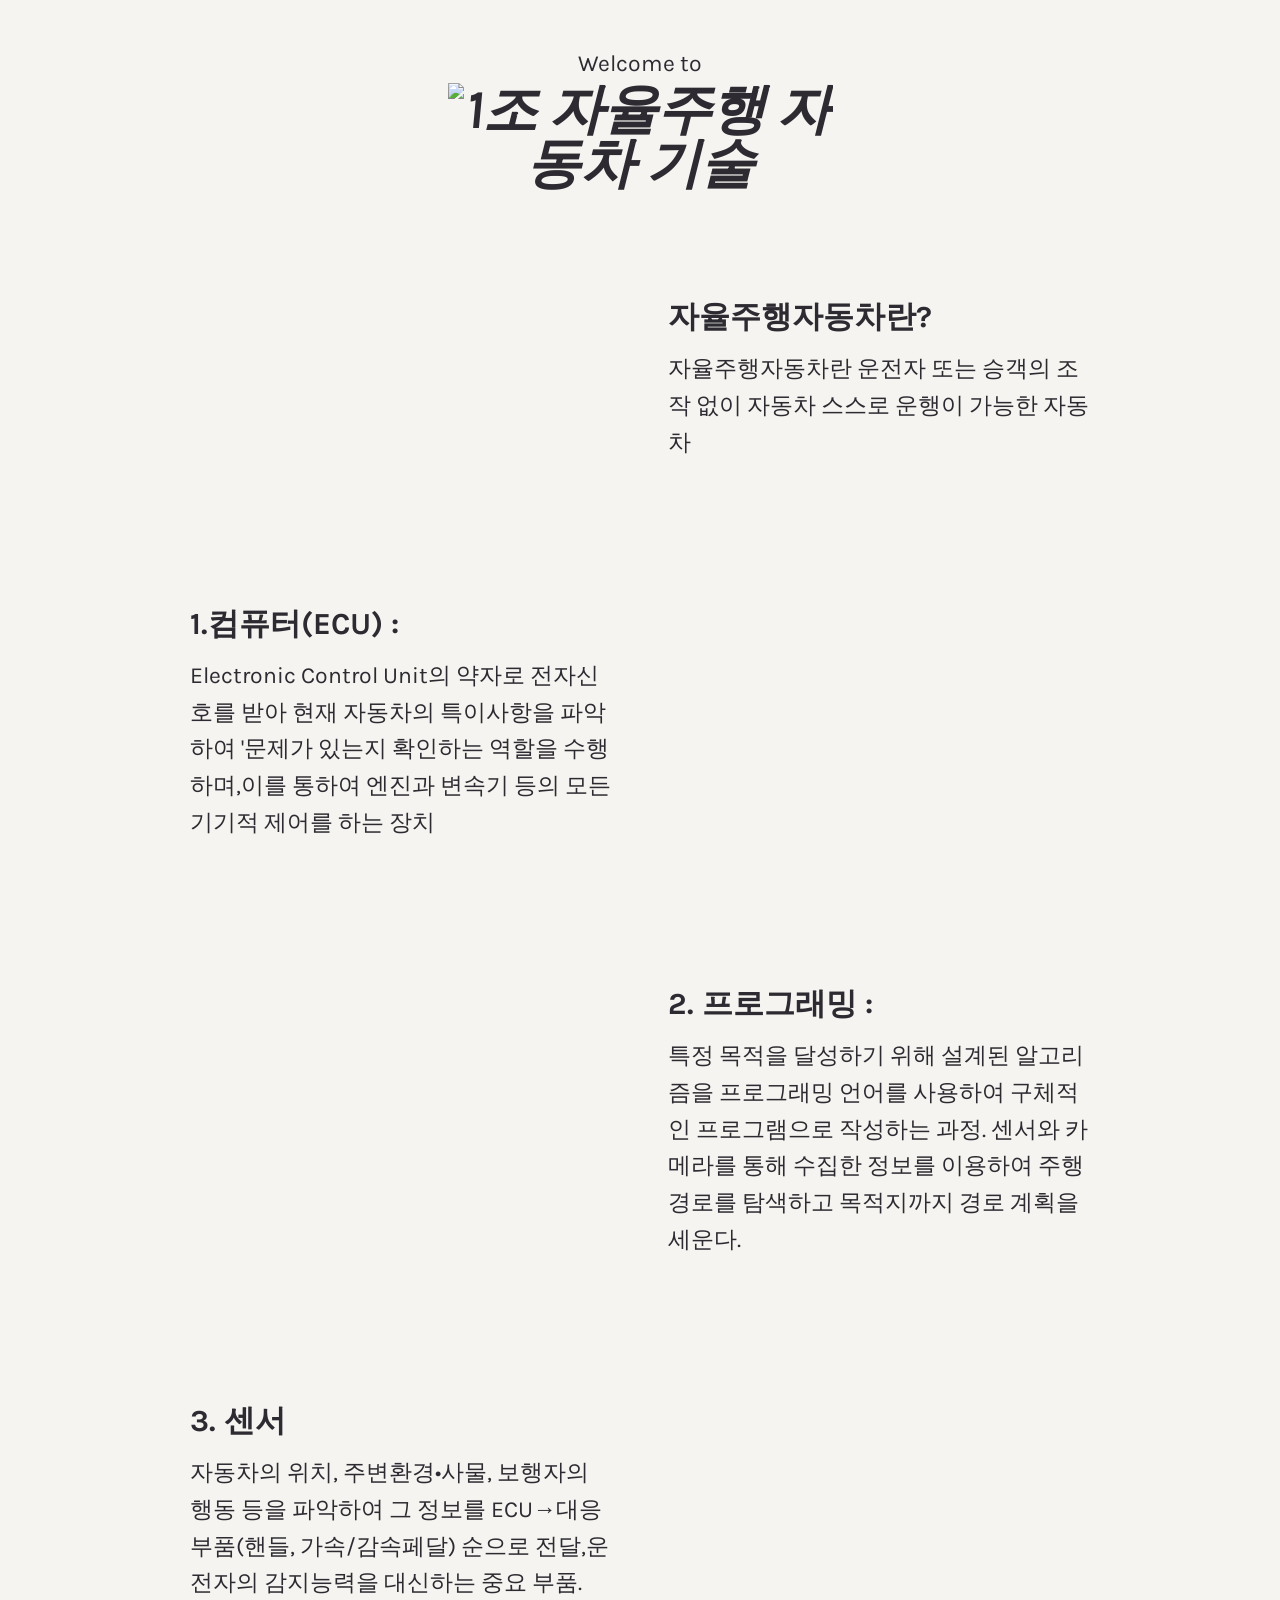
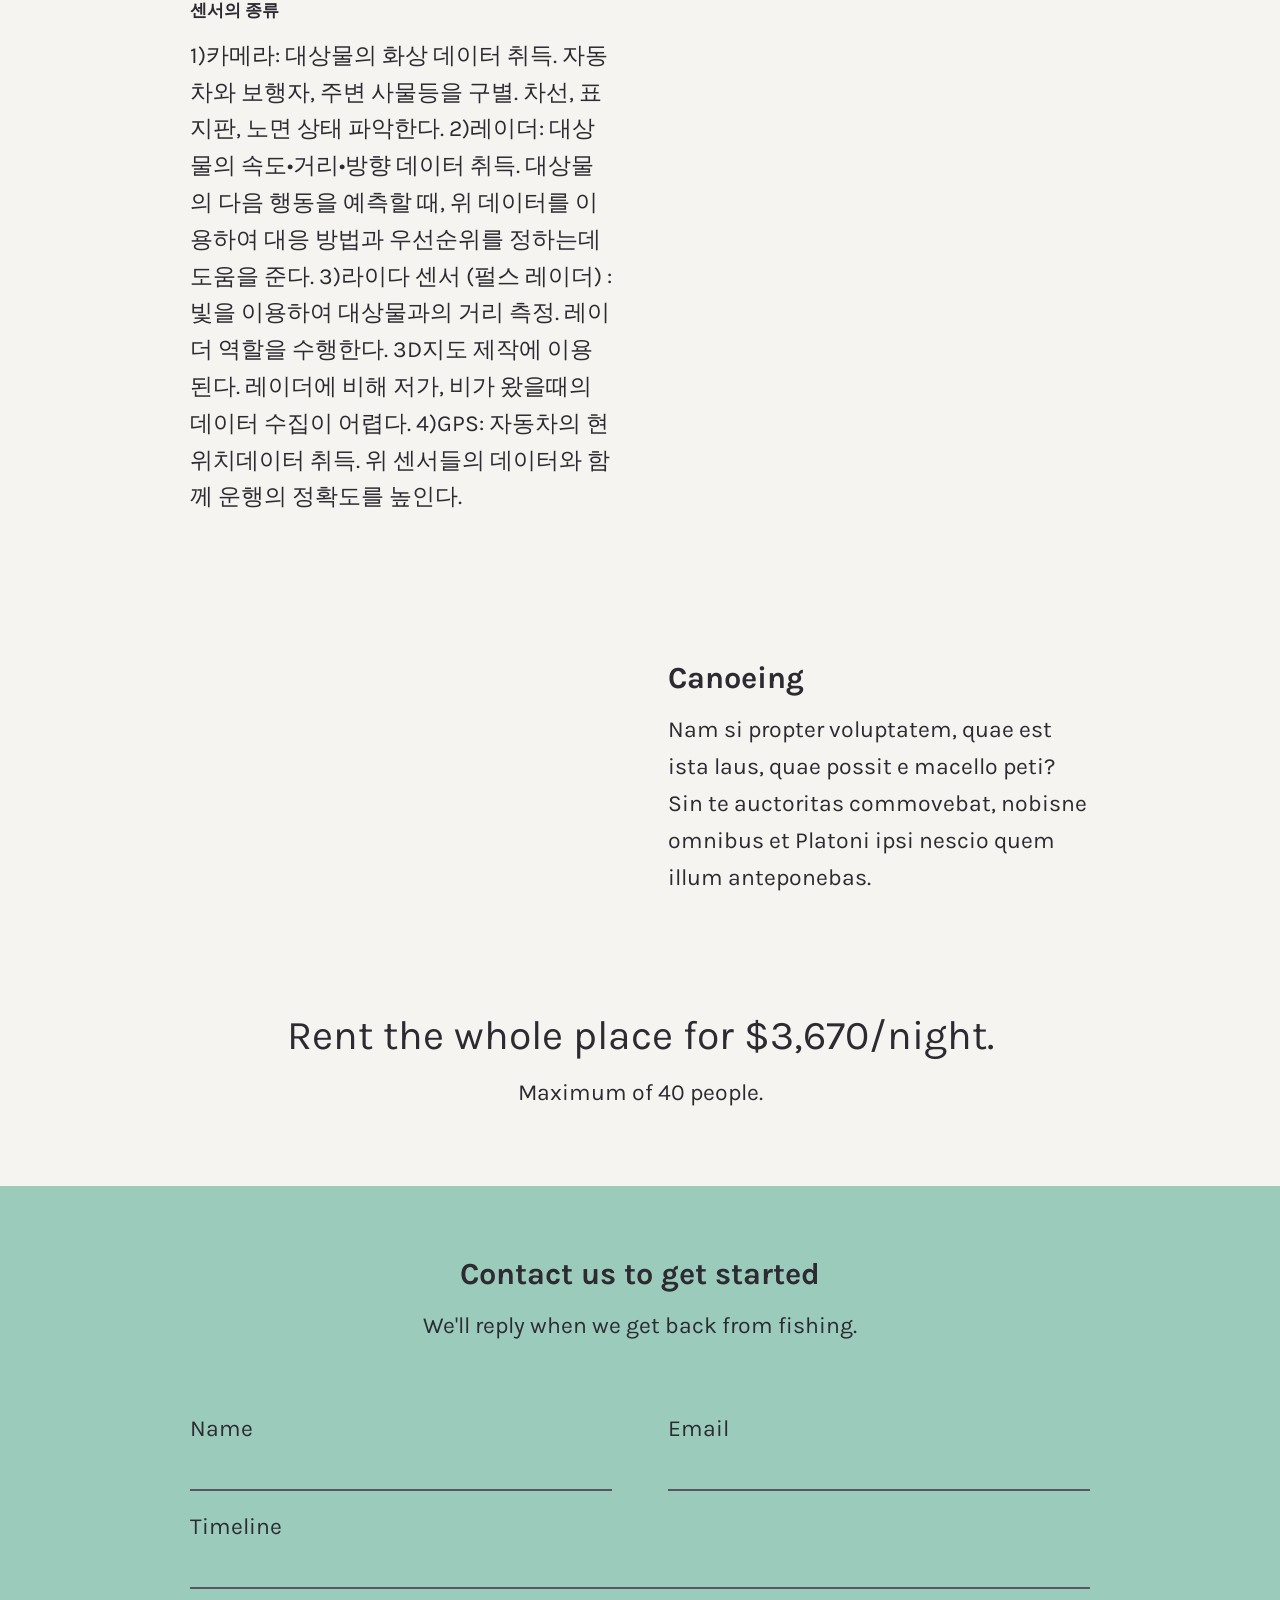
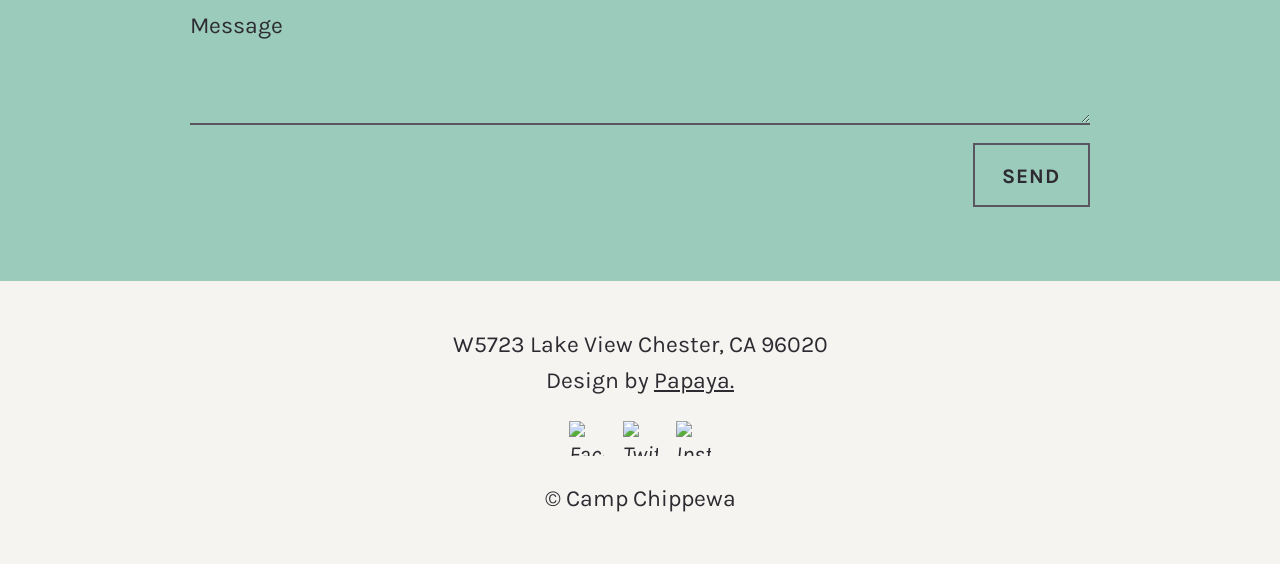
==== group1/index.html @ d0972748 "Update index.html 세부단어 수정, 센서 내용삽입" ====
<!doctype html>
<html lang="en-us">

    <head>

        <!-- Meta -->
        <meta charset="utf-8">
        <meta http-equiv="x-ua-compatible" content="ie=edge">
        <meta name="viewport" content="width=device-width,initial-scale=1">

        <title>자율주행 자동차 기술</title>
        <meta name="description" content="">

        <!-- The compiled CSS file -->
        <link rel="stylesheet" href="css/production.css">

        <!-- Web fonts -->
        <link href="https://fonts.googleapis.com/css?family=Karla:400,700" rel="stylesheet">

        <!-- favicon.ico. Place these in the root directory. -->
        <link rel="shortcut icon" href="favicon.ico">

    </head>

    <body class="has-animations">


    <!-- Header -->
    <header class="pt2 pb1 align--center">
        <div class="container">
            <p>Welcome to</p>
            <h1 title="자율주행 자동차 기술"><img class="logo" src="/img/logo.svg" alt="1조 자율주행 자동차 기술"></h1>
        </div>
    </header>

    <!-- Body -->
    <main>
        
        <div class="container">

            <!-- Info -->
            <section class="grid-row grid-row--center">
                <!-- Cabin -->
                <div class="grid-column span-half pt3 pb3 mobile-m order-1 reveal-on-scroll is-revealing">
                    <div class="relative">
                        <img class="info-image relative z2" src="https://cdn.aitimes.com/news/photo/202106/138979_139310_1937.jpg" alt="Cabin">
                        <div class="pattern pattern--left-down absolute z1"></div>
                    </div>
                </div>
                <div class="grid-column span-half pt3 pb3 mobile-m order-2">
                    <h3>자율주행자동차란?</h3>
                    <p>자율주행자동차란 운전자 또는 승객의 조작 없이 자동차 스스로 운행이 가능한 자동차
                    </p>
                </div>
                <!-- Teepees -->
                <div class="grid-column span-half pt3 pb3 mobile-m order-4">
                    <h3>1.컴퓨터(ECU) :</h3>
                    <p>Electronic Control Unit의 약자로 전자신호를 받아 현재 자동차의 특이사항을 파악하여 '문제가 있는지 확인하는 역할을 수행하며,이를 통하여 엔진과 변속기 등의 모든 기기적 제어를 하는 장치</p>
                </div>
                <div class="grid-column span-half pt3 pb3 mobile-m order-3 reveal-on-scroll is-revealing">
                    <div class="relative">
                        <img class="https://encrypted-tbn2.gstatic.com/images?q=tbn:ANd9GcR4eBaLK8_Cr8-kvyAJ_xNQBY7Ei8JP3KE4DMKP2E_Q-H8UBmc0" src="https://encrypted-tbn2.gstatic.com/images?q=tbn:ANd9GcR4eBaLK8_Cr8-kvyAJ_xNQBY7Ei8JP3KE4DMKP2E_Q-H8UBmc0" alt="Teepee">
                        <div class="pattern pattern--right-middle absolute z1"></div>
                    </div>
                </div>
                <!-- Fishing -->
                <div class="grid-column span-half pt3 pb3 mobile-m order-5 reveal-on-scroll is-revealing">
                    <div class="relative">
                        <img class="info-image relative z2" src="https://encrypted-tbn0.gstatic.com/images?q=tbn:ANd9GcQtJJAX59f66fEt1qtn4_tHDUoUEtL3q4JdtkhNfsucdvyMaIQ1" alt="Fishing">
                        <div class="pattern pattern--left-up absolute z1"></div>
                    </div>
                </div>
                <div class="grid-column span-half pt3 pb3 mobile-m order-6">
                    <h3>2. 프로그래밍 :</h3>
                    <p>특정 목적을 달성하기 위해 설계된 알고리즘을 프로그래밍 언어를 사용하여 구체적인 프로그램으로 작성하는 과정. 센서와 카메라를 통해 수집한 정보를 이용하여 주행 경로를 탐색하고 목적지까지 경로 계획을 세운다.
                    </p>
                </div>
                <!-- Archery -->
                <div class="grid-column span-half pt3 pb3 mobile-m order-8">
                    <h3>3. 센서</h3>
                    <p>자동차의 위치, 주변환경•사물, 보행자의 행동 등을 파악하여 그 정보를 ECU→대응 부품(핸들, 가속/감속페달) 순으로 전달,운전자의 감지능력을 대신하는 중요 부품. 
                    </p>
                    <h5>센서의 종류</h5>
                    <p>1)카메라: 대상물의 화상 데이터 취득. 
                        자동차와 보행자, 주변 사물등을 구별. 차선, 표지판, 노면 상태 파악한다.
                        
                        2)레이더: 대상물의 속도•거리•방향 데이터 취득.
                        대상물의 다음 행동을 예측할 때, 위 데이터를 이용하여 대응 방법과 우선순위를 정하는데 도움을 준다.
                        
                        3)라이다 센서 (펄스 레이더) : 빛을 이용하여 대상물과의 거리 측정.
                        레이더 역할을 수행한다. 3D지도 제작에 이용된다. 레이더에 비해 저가, 비가 왔을때의 데이터 수집이 어렵다.
                        
                        4)GPS: 자동차의 현 위치데이터 취득.
                        위 센서들의 데이터와 함께 운행의 정확도를 높인다.
                        </p>
                </div>
                <div class="grid-column span-half pt3 pb3 mobile-m order-7 reveal-on-scroll is-revealing">
                    <div class="relative">
                        <img class="info-image relative z2" src="/img/archery.jpg" alt="Archery">
                        <div class="pattern pattern--right-down absolute z1"></div>
                    </div>
                </div>
                <!-- Canoeing -->
                <div class="grid-column span-half pt3 pb3 mobile-m order-9 reveal-on-scroll is-revealing">
                    <div class="relative">
                        <img class="info-image relative z2" src="/img/canoeing.jpg" alt="Canoeing">
                        <div class="pattern pattern--left-middle absolute z1"></div>
                    </div>
                </div>
                <div class="grid-column span-half pt3 pb3 mobile-m order-10">
                    <h3>Canoeing</h3>
                    <p>Nam si propter voluptatem, quae est ista laus, quae possit e macello peti? Sin te auctoritas commovebat, nobisne omnibus et Platoni ipsi nescio quem illum&nbsp;anteponebas.</p>
                </div>
            </section>

        </div>

        <!-- Pricing -->
        <section class="align--center pt2 pb3">
            <p class="h2">Rent the whole place for $3,670/night.</p>
            <p>Maximum of 40 people.</p>
        </section>

        <!-- Contact -->
        <section class="bg--secondary-color pt3 pb3">
            <div class="container">
                <div class="mb2 align--center">
                    <h3 class="mb1">Contact us to get started</h3>
                    <p>We'll reply when we get back from&nbsp;fishing.</p>
                </div>
                <form>
                    <div class="grid-row">
                        <div class="grid-column span-half mt1">
                            <label class="label" for="name">Name</label>
                            <input class="form-control" id="name">
                        </div>
                        <div class="grid-column span-half mt1">
                            <label class="label" for="email">Email</label>
                            <input class="form-control" id="email" type="email">
                        </div>
                    </div>
                    <label class="label mt1" for="dates">Timeline</label>
                    <input class="form-control" id="dates">
                    <label class="label mt1" for="message">Message</label>
                    <textarea class="form-control" id="message"></textarea>
                    <div class="align--right mt1">
                        <button class="btn btn--outline">Send</button>
                    </div>
                </form>
            </div>
        </section>
        
    </main>

    <!-- Footer -->
    <footer class="pt2 pb2">
        <div class="container align--center">
            <p>W5723 Lake View Chester, CA 96020</p>
            <p>Design by <a href="https://www.papayatemplates.com" class="link">Papaya.</a></p>
            <ul class="no-bullets list--inline mt1">
                <li class="mr1"><a href="https://www.facebook.com" class="link"><img class="icon" src="/img/facebook.svg" alt="Facebook"></a></li>
                <li class="mr1"><a href="https://www.twitter.com" class="link"><img class="icon" src="/img/twitter.svg" alt="Twitter"></a></li>
                <li><a href="https://www.instagram.com" class="link"><img class="icon" src="/img/instagram.svg" alt="Instagram"></a></li>
            </ul>
            <p>&copy; Camp Chippewa</p>
        </div>
    </footer>

    <!-- Scroll reveal -->
    <script src="https://unpkg.com/scrollreveal@4.0.0/dist/scrollreveal.min.js"></script>

    <!-- The compiled JavaScript file -->
    <script src="js/production.js"></script>

    </body>
</html>
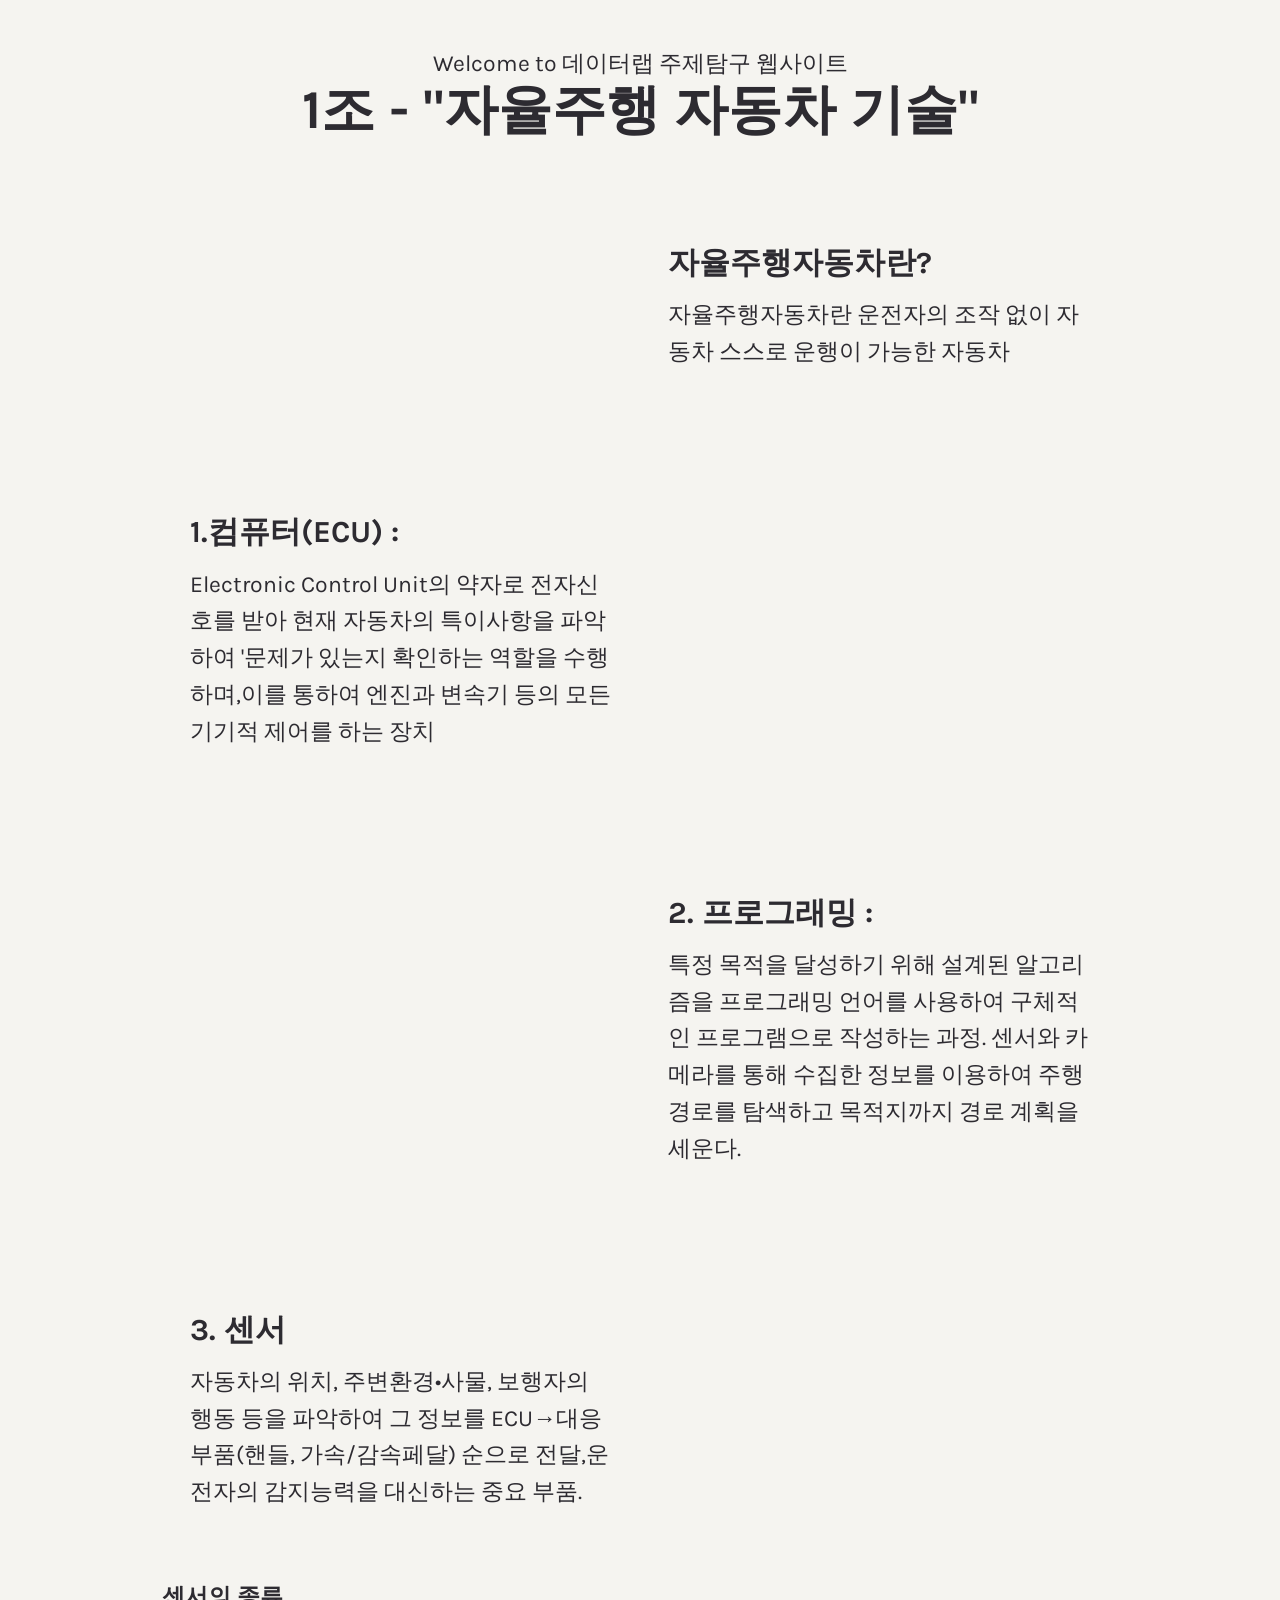
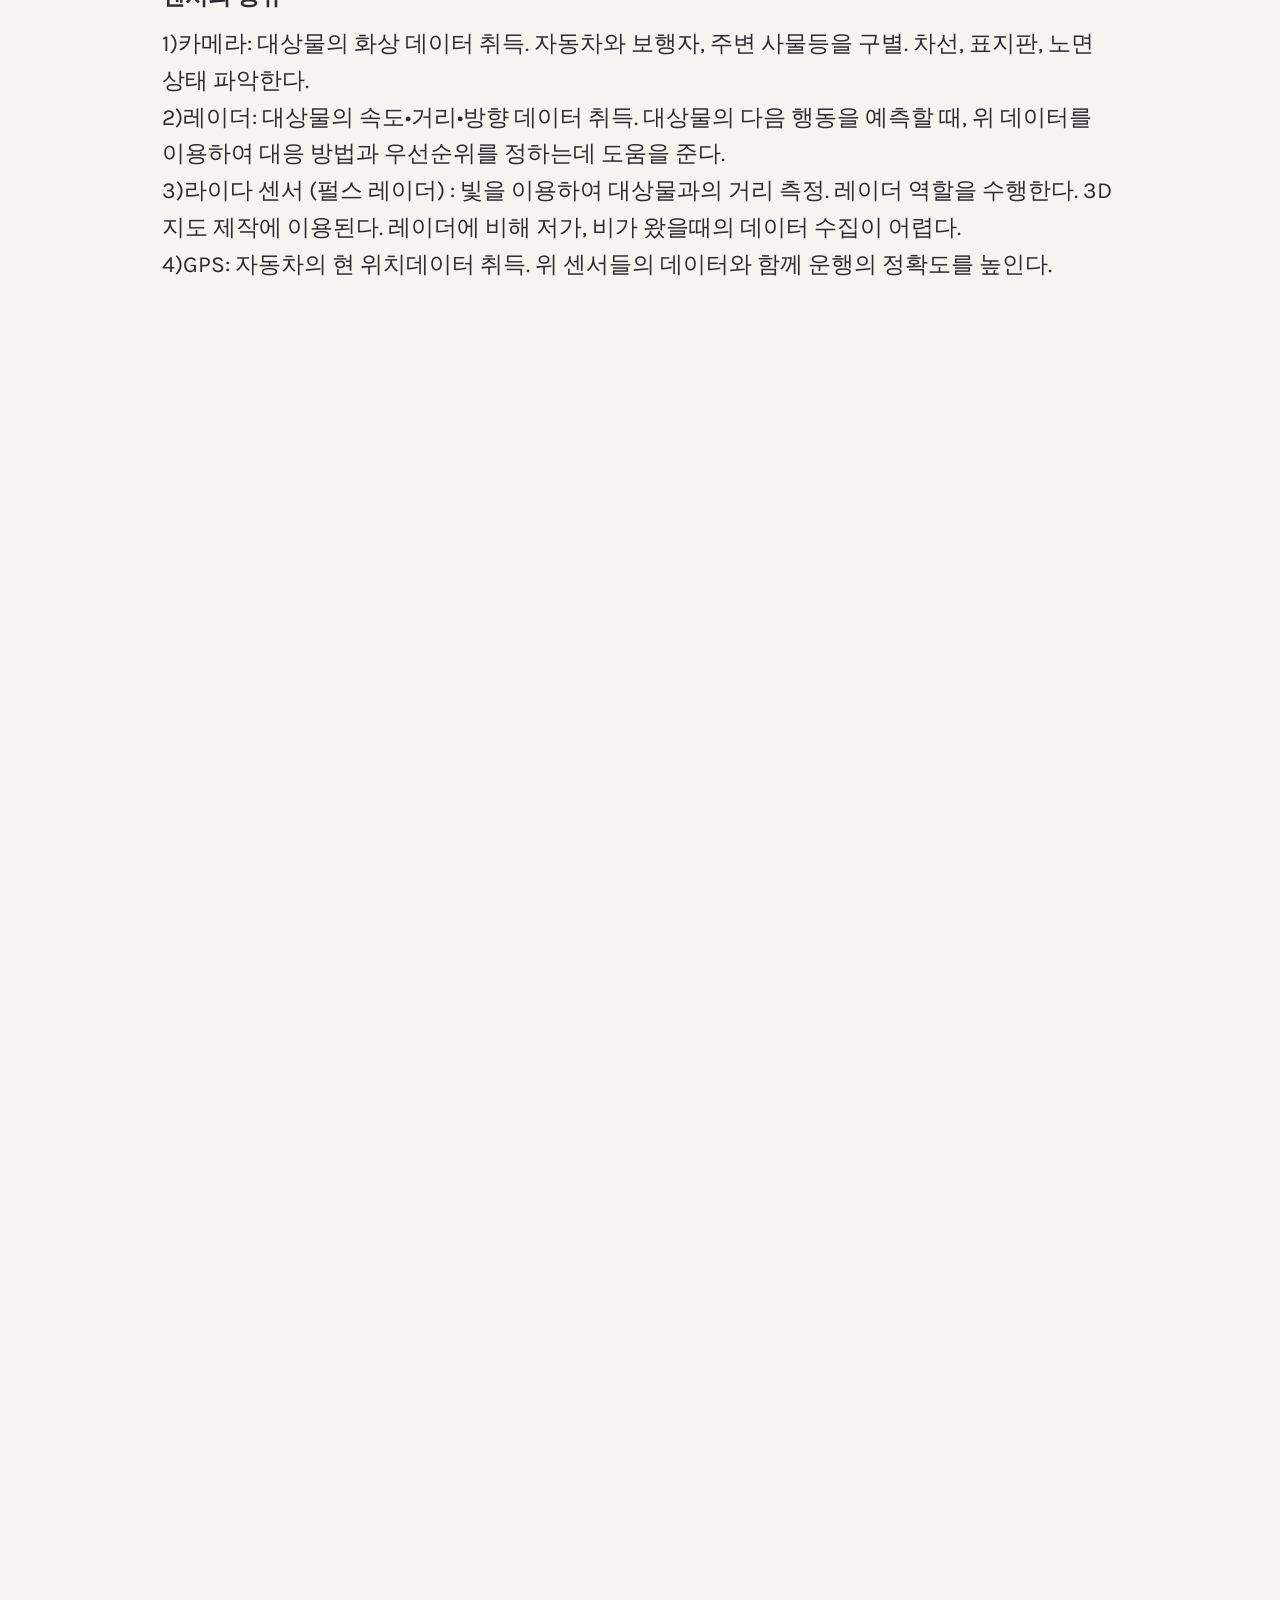
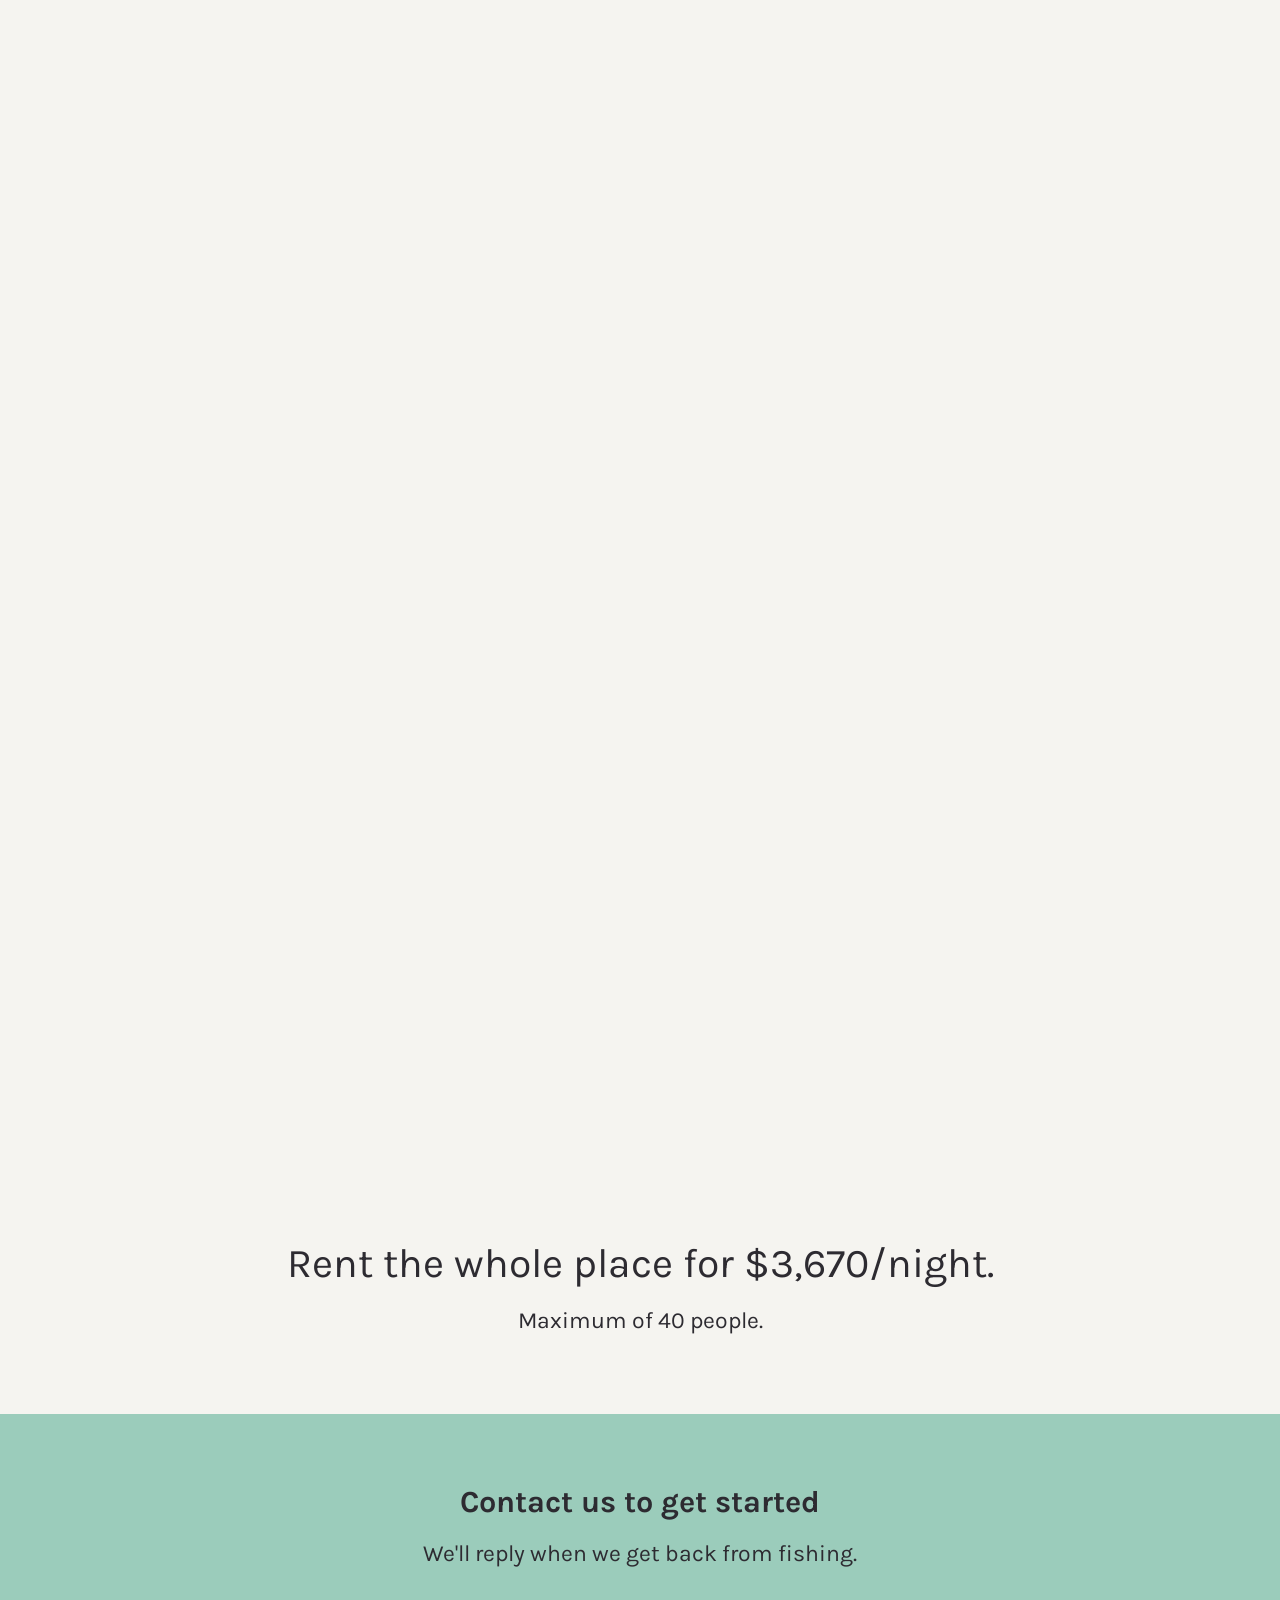
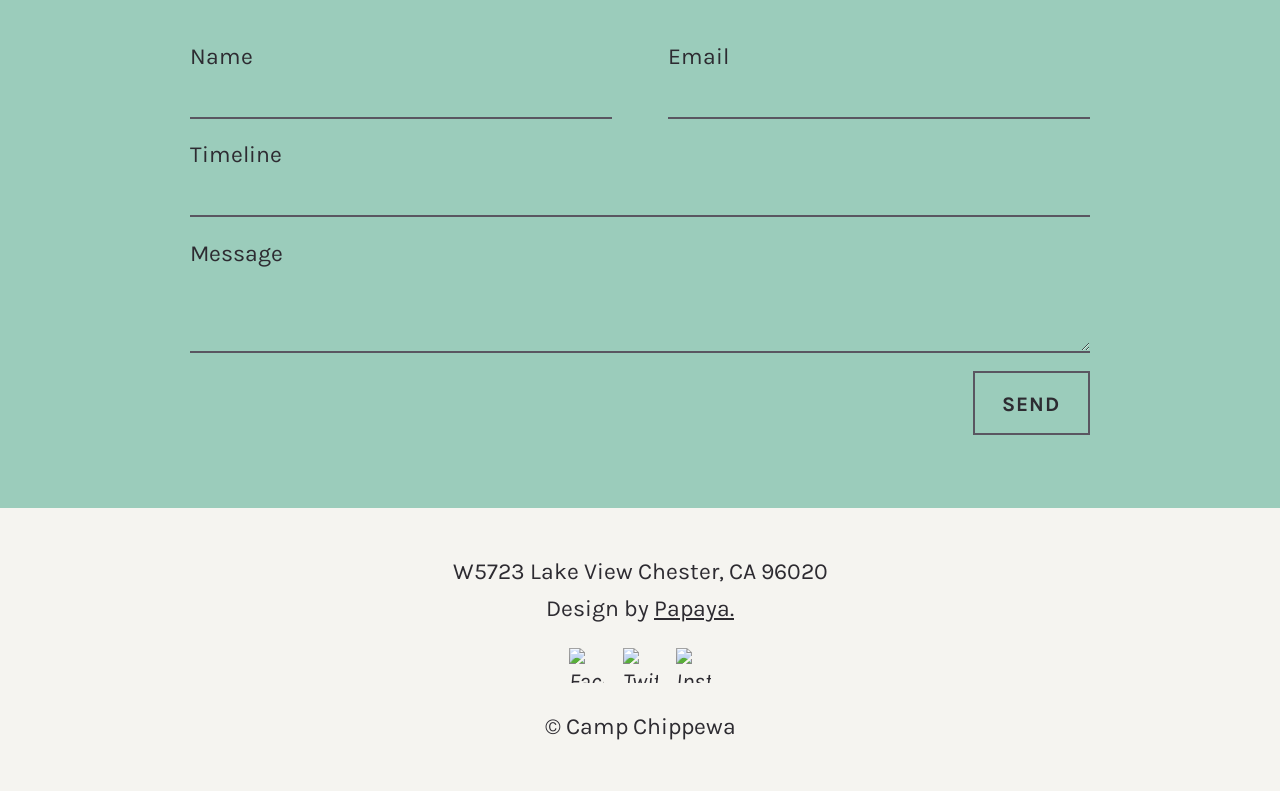
==== commit 22086ce2: "Update index.html 제목&내용 형식 수정" ====
--- a/group1/index.html
+++ b/group1/index.html
@@ -28,8 +28,8 @@
     <!-- Header -->
     <header class="pt2 pb1 align--center">
         <div class="container">
-            <p>Welcome to</p>
-            <h1 title="자율주행 자동차 기술"><img class="logo" src="/img/logo.svg" alt="1조 자율주행 자동차 기술"></h1>
+            <p>Welcome to 데이터랩 주제탐구 웹사이트</p>
+            <h1>1조 - "자율주행 자동차 기술"</h1>
         </div>
     </header>
 
@@ -44,12 +44,11 @@
                 <div class="grid-column span-half pt3 pb3 mobile-m order-1 reveal-on-scroll is-revealing">
                     <div class="relative">
                         <img class="info-image relative z2" src="https://cdn.aitimes.com/news/photo/202106/138979_139310_1937.jpg" alt="Cabin">
-                        <div class="pattern pattern--left-down absolute z1"></div>
                     </div>
                 </div>
                 <div class="grid-column span-half pt3 pb3 mobile-m order-2">
                     <h3>자율주행자동차란?</h3>
-                    <p>자율주행자동차란 운전자 또는 승객의 조작 없이 자동차 스스로 운행이 가능한 자동차
+                    <p>자율주행자동차란 운전자의 조작 없이 자동차 스스로 운행이 가능한 자동차
                     </p>
                 </div>
                 <!-- Teepees -->
@@ -60,14 +59,12 @@
                 <div class="grid-column span-half pt3 pb3 mobile-m order-3 reveal-on-scroll is-revealing">
                     <div class="relative">
                         <img class="https://encrypted-tbn2.gstatic.com/images?q=tbn:ANd9GcR4eBaLK8_Cr8-kvyAJ_xNQBY7Ei8JP3KE4DMKP2E_Q-H8UBmc0" src="https://encrypted-tbn2.gstatic.com/images?q=tbn:ANd9GcR4eBaLK8_Cr8-kvyAJ_xNQBY7Ei8JP3KE4DMKP2E_Q-H8UBmc0" alt="Teepee">
-                        <div class="pattern pattern--right-middle absolute z1"></div>
                     </div>
                 </div>
                 <!-- Fishing -->
                 <div class="grid-column span-half pt3 pb3 mobile-m order-5 reveal-on-scroll is-revealing">
                     <div class="relative">
                         <img class="info-image relative z2" src="https://encrypted-tbn0.gstatic.com/images?q=tbn:ANd9GcQtJJAX59f66fEt1qtn4_tHDUoUEtL3q4JdtkhNfsucdvyMaIQ1" alt="Fishing">
-                        <div class="pattern pattern--left-up absolute z1"></div>
                     </div>
                 </div>
                 <div class="grid-column span-half pt3 pb3 mobile-m order-6">
@@ -80,36 +77,47 @@
                     <h3>3. 센서</h3>
                     <p>자동차의 위치, 주변환경•사물, 보행자의 행동 등을 파악하여 그 정보를 ECU→대응 부품(핸들, 가속/감속페달) 순으로 전달,운전자의 감지능력을 대신하는 중요 부품. 
                     </p>
-                    <h5>센서의 종류</h5>
-                    <p>1)카메라: 대상물의 화상 데이터 취득. 
-                        자동차와 보행자, 주변 사물등을 구별. 차선, 표지판, 노면 상태 파악한다.
-                        
-                        2)레이더: 대상물의 속도•거리•방향 데이터 취득.
-                        대상물의 다음 행동을 예측할 때, 위 데이터를 이용하여 대응 방법과 우선순위를 정하는데 도움을 준다.
-                        
-                        3)라이다 센서 (펄스 레이더) : 빛을 이용하여 대상물과의 거리 측정.
-                        레이더 역할을 수행한다. 3D지도 제작에 이용된다. 레이더에 비해 저가, 비가 왔을때의 데이터 수집이 어렵다.
-                        
-                        4)GPS: 자동차의 현 위치데이터 취득.
-                        위 센서들의 데이터와 함께 운행의 정확도를 높인다.
-                        </p>
+
+                </div>
+                <div>
+                    <h4> 센서의 종류 </h4>
+
+                    <p> 1)카메라: 대상물의 화상 데이터 취득. 
+                        자동차와 보행자, 주변 사물등을 구별. 차선, 표지판, 노면 상태 파악한다.</p>
+                       
+                    <p> 2)레이더: 대상물의 속도•거리•방향 데이터 취득.
+                        대상물의 다음 행동을 예측할 때, 위 데이터를 이용하여 대응 방법과 우선순위를 정하는데 도움을 준다.</p>
+                     
+                    <p> 3)라이다 센서 (펄스 레이더) : 빛을 이용하여 대상물과의 거리 측정.
+                        레이더 역할을 수행한다. 3D지도 제작에 이용된다. 레이더에 비해 저가, 비가 왔을때의 데이터 수집이 어렵다.</p>
+                      
+                    <p> 4)GPS: 자동차의 현 위치데이터 취득.
+                        위 센서들의 데이터와 함께 운행의 정확도를 높인다.</p>
+
                 </div>
                 <div class="grid-column span-half pt3 pb3 mobile-m order-7 reveal-on-scroll is-revealing">
                     <div class="relative">
                         <img class="info-image relative z2" src="/img/archery.jpg" alt="Archery">
-                        <div class="pattern pattern--right-down absolute z1"></div>
                     </div>
                 </div>
                 <!-- Canoeing -->
                 <div class="grid-column span-half pt3 pb3 mobile-m order-9 reveal-on-scroll is-revealing">
                     <div class="relative">
-                        <img class="info-image relative z2" src="/img/canoeing.jpg" alt="Canoeing">
-                        <div class="pattern pattern--left-middle absolute z1"></div>
-                    </div>
                 </div>
                 <div class="grid-column span-half pt3 pb3 mobile-m order-10">
-                    <h3>Canoeing</h3>
-                    <p>Nam si propter voluptatem, quae est ista laus, quae possit e macello peti? Sin te auctoritas commovebat, nobisne omnibus et Platoni ipsi nescio quem illum&nbsp;anteponebas.</p>
+                    <h3> 활용분야 </h3>
+                    <p>1.국방 분야
+                        북한의 위협 및 도발 수준은 갈 수록 심해지고 있지만 우리나라는 심각한 저출산으로 인해 병력이 계속 감소하고 이에 따른 운전인력 역시 부족해지는 상황에 처해 있는데 이런 어려움을 자율주행 자동차 적용을 통해 해소할 수 있다.
+                        </p>
+                    <p>2. 운•수송 분야
+
+                        대열주행(일렬로 주행하는 것)의 상용화로 대열의 맨 앞 차량이 뒤 차량들의 공기저항을 줄여 연료사용을 최대 30% 절약 할 수 있다.
+                        자율주행기술 하나로 여러 운전자들의 임금을 아낄 수 있다.(하지만 관련직업 종사자들의 실업문제를 해결해야)
+                        </p>
+                    <p>3. 의료 분야
+                        운전자의 생체 신호를 읽고, 이상이 감지되면 병원과 소통하며 응급실까지 자율주행하는 똑똑한 커넥티드카가 상용화될 것이다.
+                        인간이 가기 힘든 지역에 보급품을 전달할 수 있고, 필요하다면 부상자 이송도 가능하다. 격리와 이송 등, 감염 문제 때문에 인력을 투입하기 어려운 이번 코로나 바이러스 같은 사태에서도 유용하게 쓰일 것이다.
+                        </p>          
                 </div>
             </section>
 
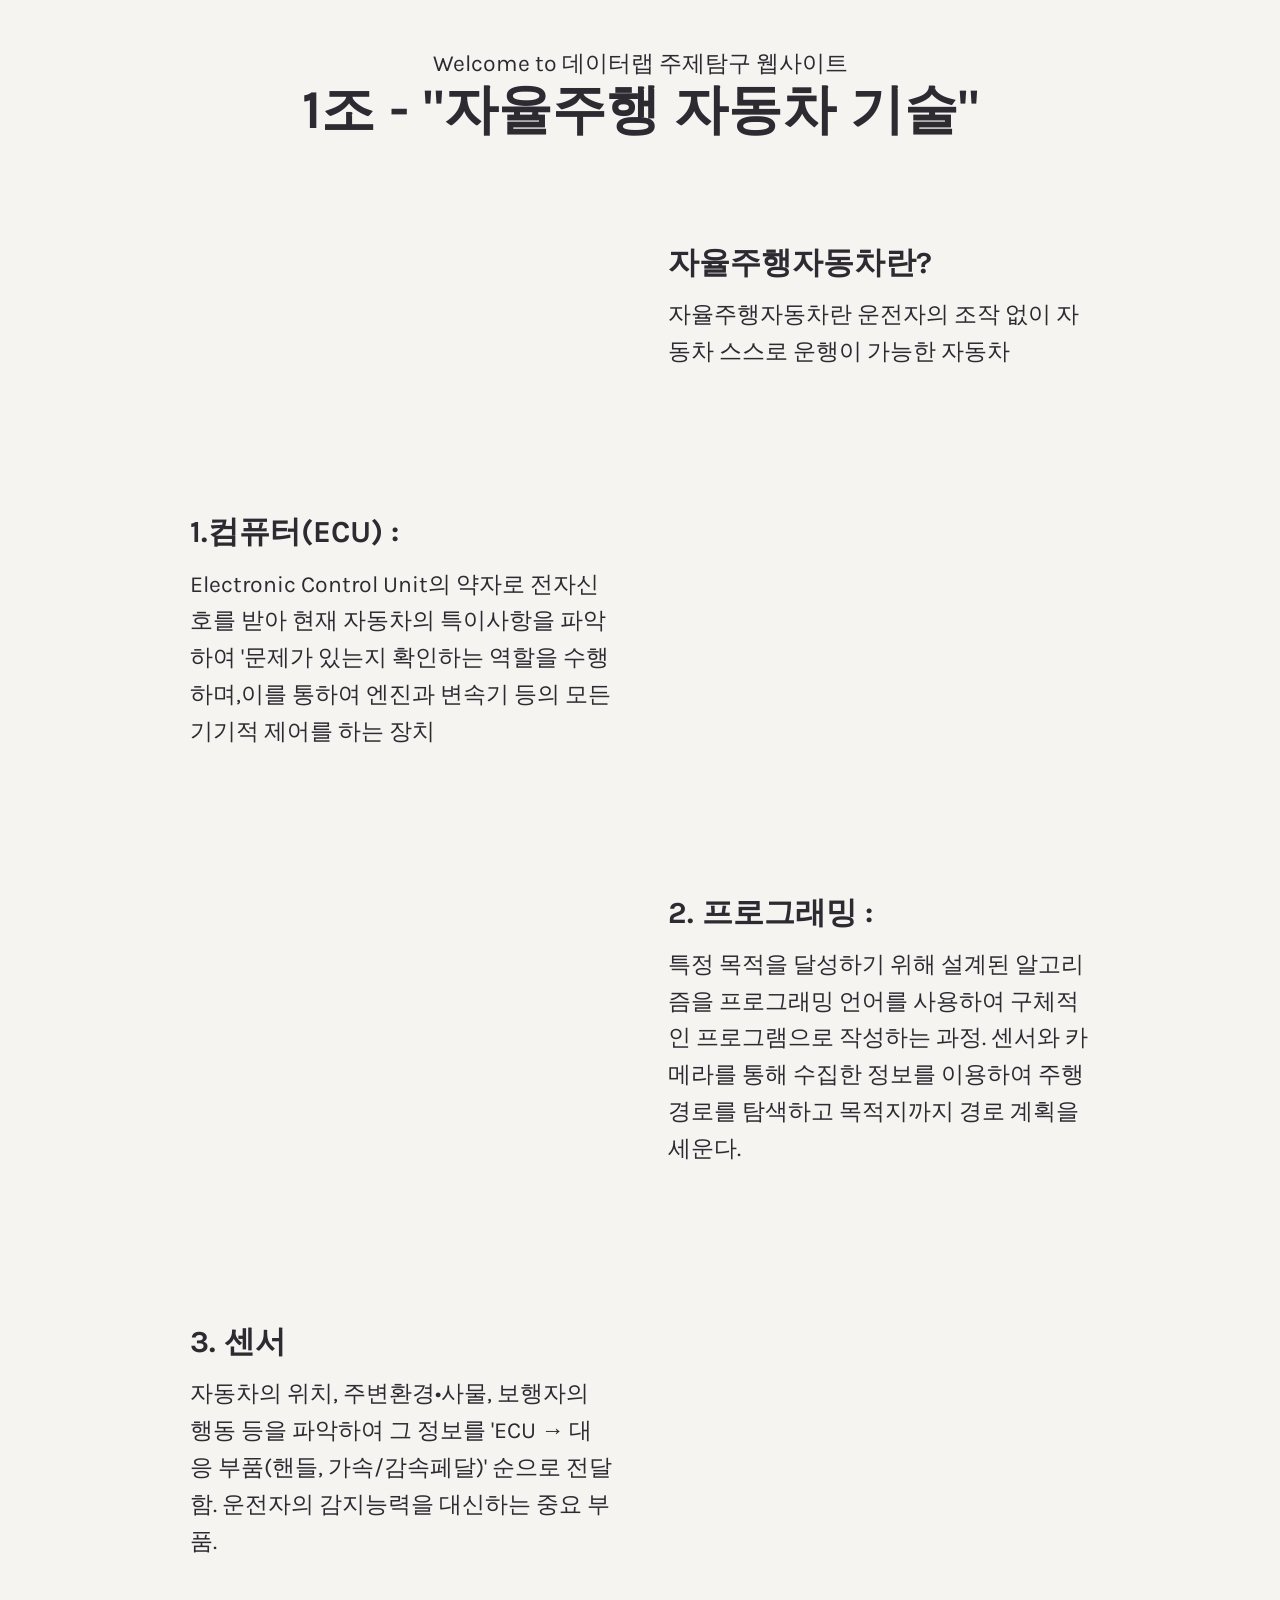
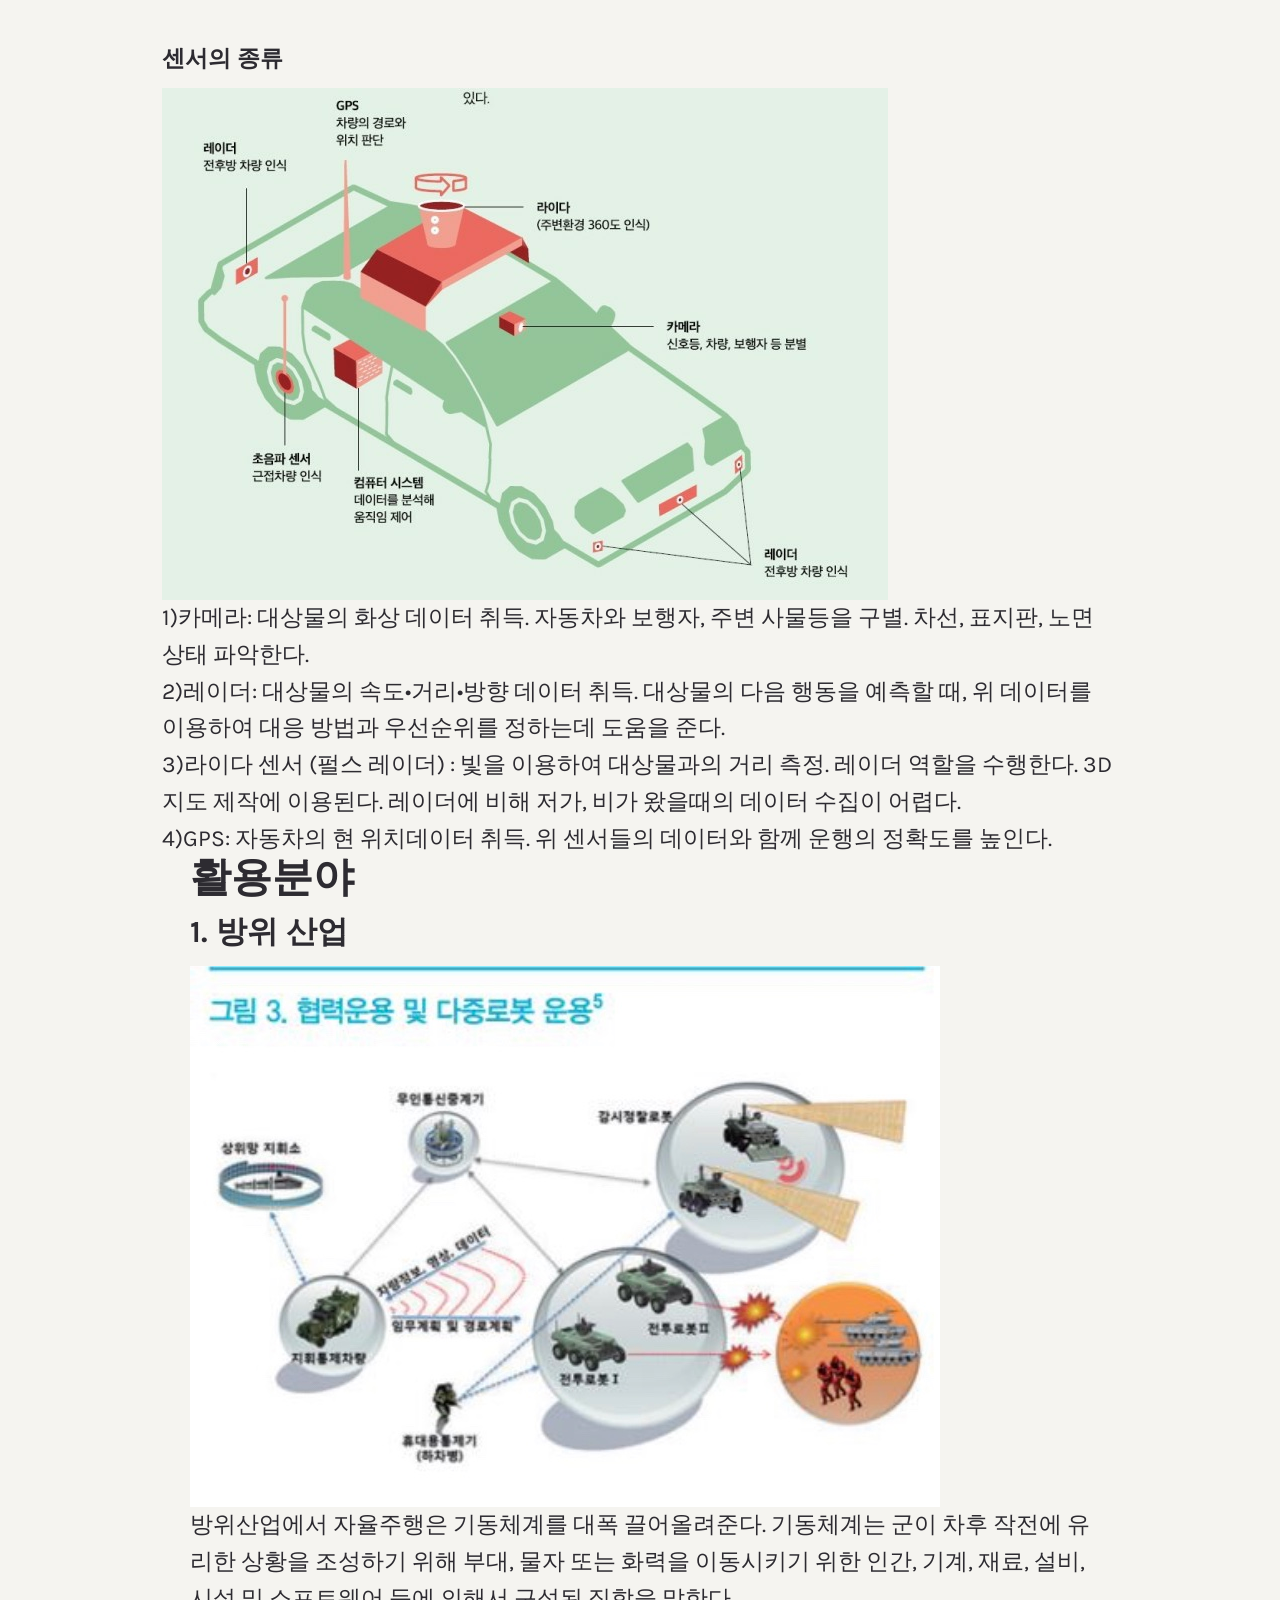
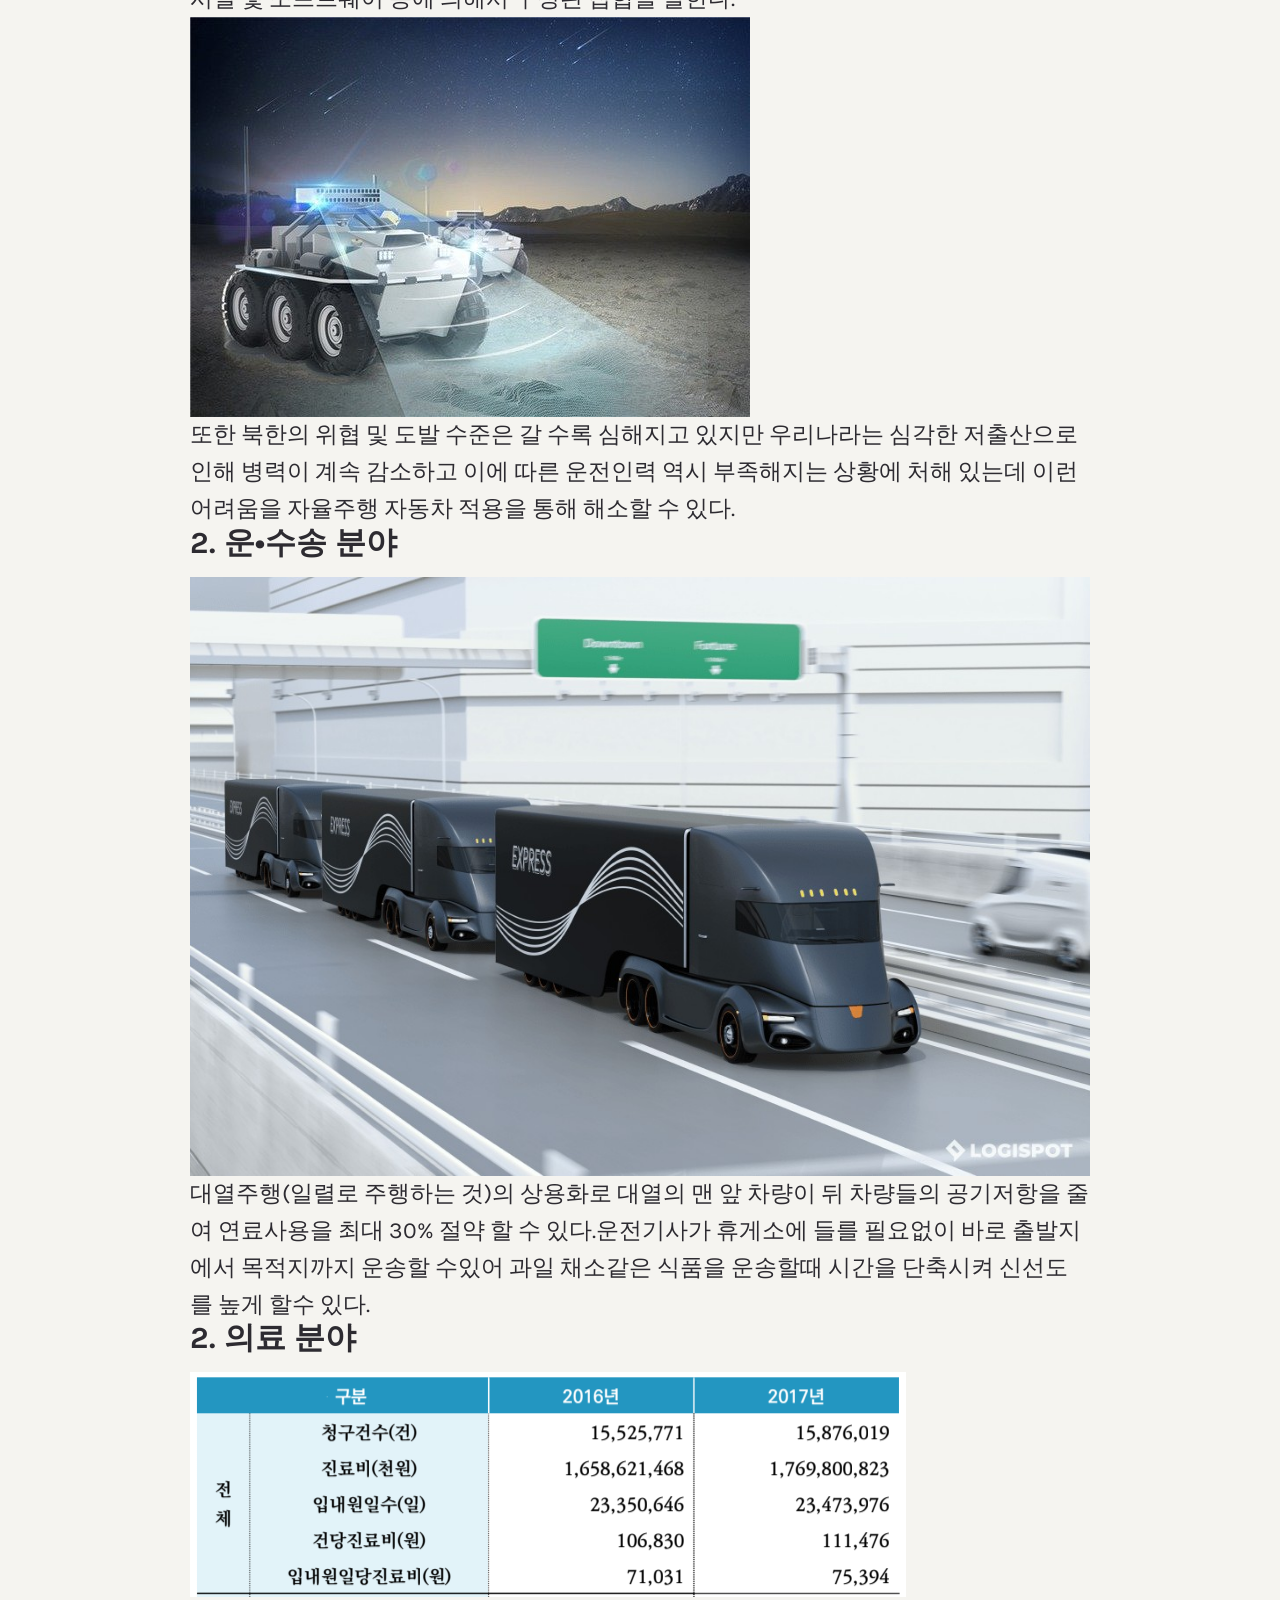
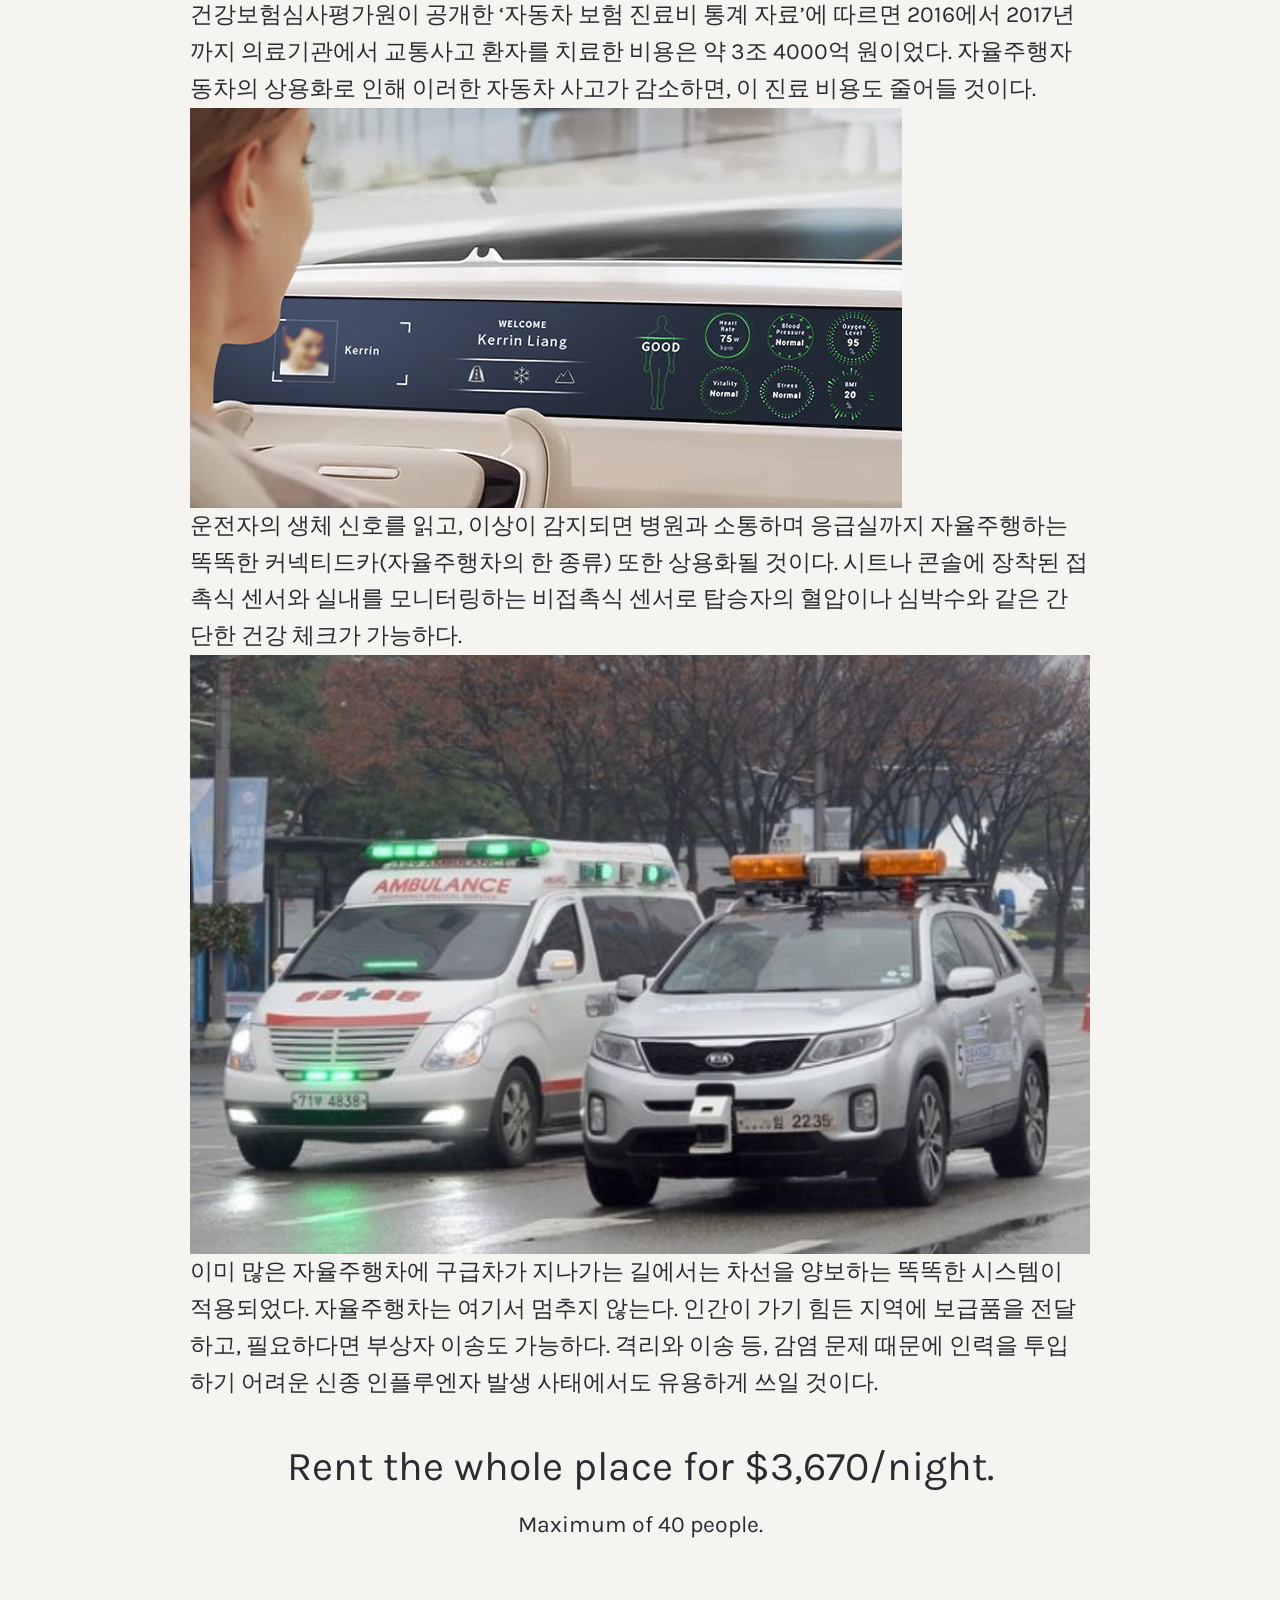
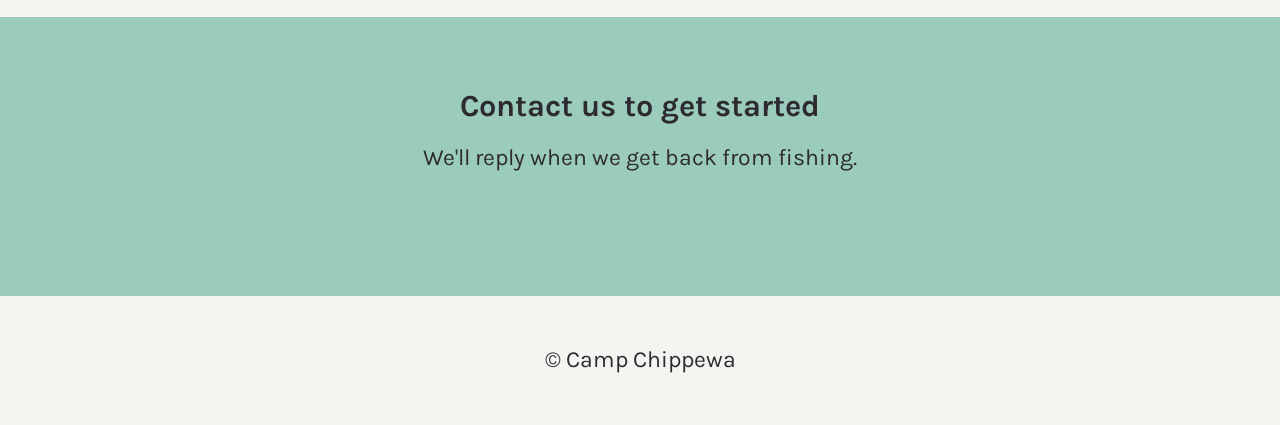
==== commit 37bd7cc3: "html edit" ====
--- a/group1/index.html
+++ b/group1/index.html
@@ -1,7 +1,6 @@
 <!doctype html>
 <html lang="en-us">
-
-    <head>
+<head>
 
         <!-- Meta -->
         <meta charset="utf-8">
@@ -13,6 +12,7 @@
 
         <!-- The compiled CSS file -->
         <link rel="stylesheet" href="css/production.css">
+        <link rel="stylesheet" href="style.css">
 
         <!-- Web fonts -->
         <link href="https://fonts.googleapis.com/css?family=Karla:400,700" rel="stylesheet">
@@ -20,10 +20,9 @@
         <!-- favicon.ico. Place these in the root directory. -->
         <link rel="shortcut icon" href="favicon.ico">
 
-    </head>
+</head>
 
-    <body class="has-animations">
-
+<body class="has-animations">
 
     <!-- Header -->
     <header class="pt2 pb1 align--center">
@@ -37,10 +36,9 @@
     <main>
         
         <div class="container">
-
-            <!-- Info -->
+            <!--기술 원리 -->
             <section class="grid-row grid-row--center">
-                <!-- Cabin -->
+                <!-- 자율주행 자동차란? -->
                 <div class="grid-column span-half pt3 pb3 mobile-m order-1 reveal-on-scroll is-revealing">
                     <div class="relative">
                         <img class="info-image relative z2" src="https://cdn.aitimes.com/news/photo/202106/138979_139310_1937.jpg" alt="Cabin">
@@ -51,7 +49,8 @@
                     <p>자율주행자동차란 운전자의 조작 없이 자동차 스스로 운행이 가능한 자동차
                     </p>
                 </div>
-                <!-- Teepees -->
+
+                <!-- 컴퓨터 -->
                 <div class="grid-column span-half pt3 pb3 mobile-m order-4">
                     <h3>1.컴퓨터(ECU) :</h3>
                     <p>Electronic Control Unit의 약자로 전자신호를 받아 현재 자동차의 특이사항을 파악하여 '문제가 있는지 확인하는 역할을 수행하며,이를 통하여 엔진과 변속기 등의 모든 기기적 제어를 하는 장치</p>
@@ -61,7 +60,8 @@
                         <img class="https://encrypted-tbn2.gstatic.com/images?q=tbn:ANd9GcR4eBaLK8_Cr8-kvyAJ_xNQBY7Ei8JP3KE4DMKP2E_Q-H8UBmc0" src="https://encrypted-tbn2.gstatic.com/images?q=tbn:ANd9GcR4eBaLK8_Cr8-kvyAJ_xNQBY7Ei8JP3KE4DMKP2E_Q-H8UBmc0" alt="Teepee">
                     </div>
                 </div>
-                <!-- Fishing -->
+
+                <!-- 프로그래밍 -->
                 <div class="grid-column span-half pt3 pb3 mobile-m order-5 reveal-on-scroll is-revealing">
                     <div class="relative">
                         <img class="info-image relative z2" src="https://encrypted-tbn0.gstatic.com/images?q=tbn:ANd9GcQtJJAX59f66fEt1qtn4_tHDUoUEtL3q4JdtkhNfsucdvyMaIQ1" alt="Fishing">
@@ -72,54 +72,58 @@
                     <p>특정 목적을 달성하기 위해 설계된 알고리즘을 프로그래밍 언어를 사용하여 구체적인 프로그램으로 작성하는 과정. 센서와 카메라를 통해 수집한 정보를 이용하여 주행 경로를 탐색하고 목적지까지 경로 계획을 세운다.
                     </p>
                 </div>
-                <!-- Archery -->
+
+                <!-- 센서 -->
                 <div class="grid-column span-half pt3 pb3 mobile-m order-8">
                     <h3>3. 센서</h3>
-                    <p>자동차의 위치, 주변환경•사물, 보행자의 행동 등을 파악하여 그 정보를 ECU→대응 부품(핸들, 가속/감속페달) 순으로 전달,운전자의 감지능력을 대신하는 중요 부품. 
-                    </p>
+                    <p>자동차의 위치, 주변환경•사물, 보행자의 행동 등을 파악하여 그 정보를 'ECU → 대응 부품(핸들, 가속/감속페달)' 순으로 전달함.  운전자의 감지능력을 대신하는 중요 부품.</p>
+                </div>
+                <div class="grid-column span-half pt3 pb3 mobile-m order-5 reveal-on-scroll is-revealing">
+                    <div class="relative">
+                        <img class="info-image relative z2" src="img/센서1.jpg" alt="Fishing">
+                    </div>
+                </div>
 
-                </div>
+                <!--센서의 종류-->  
                 <div>
                     <h4> 센서의 종류 </h4>
-
+                    <img src="img/센서2.jpg"/>
                     <p> 1)카메라: 대상물의 화상 데이터 취득. 
-                        자동차와 보행자, 주변 사물등을 구별. 차선, 표지판, 노면 상태 파악한다.</p>
-                       
+                        자동차와 보행자, 주변 사물등을 구별. 차선, 표지판, 노면 상태 파악한다.</p>   
                     <p> 2)레이더: 대상물의 속도•거리•방향 데이터 취득.
-                        대상물의 다음 행동을 예측할 때, 위 데이터를 이용하여 대응 방법과 우선순위를 정하는데 도움을 준다.</p>
-                     
+                        대상물의 다음 행동을 예측할 때, 위 데이터를 이용하여 대응 방법과 우선순위를 정하는데 도움을 준다.</p>  
                     <p> 3)라이다 센서 (펄스 레이더) : 빛을 이용하여 대상물과의 거리 측정.
-                        레이더 역할을 수행한다. 3D지도 제작에 이용된다. 레이더에 비해 저가, 비가 왔을때의 데이터 수집이 어렵다.</p>
-                      
+                        레이더 역할을 수행한다. 3D지도 제작에 이용된다. 레이더에 비해 저가, 비가 왔을때의 데이터 수집이 어렵다.</p>   
                     <p> 4)GPS: 자동차의 현 위치데이터 취득.
                         위 센서들의 데이터와 함께 운행의 정확도를 높인다.</p>
-
-                </div>
-                <div class="grid-column span-half pt3 pb3 mobile-m order-7 reveal-on-scroll is-revealing">
-                    <div class="relative">
-                        <img class="info-image relative z2" src="/img/archery.jpg" alt="Archery">
-                    </div>
-                </div>
-                <!-- Canoeing -->
-                <div class="grid-column span-half pt3 pb3 mobile-m order-9 reveal-on-scroll is-revealing">
-                    <div class="relative">
-                </div>
-                <div class="grid-column span-half pt3 pb3 mobile-m order-10">
-                    <h3> 활용분야 </h3>
-                    <p>1.국방 분야
-                        북한의 위협 및 도발 수준은 갈 수록 심해지고 있지만 우리나라는 심각한 저출산으로 인해 병력이 계속 감소하고 이에 따른 운전인력 역시 부족해지는 상황에 처해 있는데 이런 어려움을 자율주행 자동차 적용을 통해 해소할 수 있다.
-                        </p>
-                    <p>2. 운•수송 분야
-
-                        대열주행(일렬로 주행하는 것)의 상용화로 대열의 맨 앞 차량이 뒤 차량들의 공기저항을 줄여 연료사용을 최대 30% 절약 할 수 있다.
-                        자율주행기술 하나로 여러 운전자들의 임금을 아낄 수 있다.(하지만 관련직업 종사자들의 실업문제를 해결해야)
-                        </p>
-                    <p>3. 의료 분야
-                        운전자의 생체 신호를 읽고, 이상이 감지되면 병원과 소통하며 응급실까지 자율주행하는 똑똑한 커넥티드카가 상용화될 것이다.
-                        인간이 가기 힘든 지역에 보급품을 전달할 수 있고, 필요하다면 부상자 이송도 가능하다. 격리와 이송 등, 감염 문제 때문에 인력을 투입하기 어려운 이번 코로나 바이러스 같은 사태에서도 유용하게 쓰일 것이다.
-                        </p>          
                 </div>
             </section>
+
+            <!--활용 분야-->
+            <div class="utilization">
+                    <h2>활용분야</h1>
+                    <div class="utilization__ex">
+                        <h3 class="utilization__ex--title">1. 방위 산업</h2>
+                        <img class="utilization__ex--img" src="img/방산1.jpg"/>
+                        <p class="utilization__ex--text">  방위산업에서 자율주행은 기동체계를 대폭 끌어올려준다. 기동체계는 군이 차후 작전에 유리한 상황을 조성하기 위해 부대, 물자 또는 화력을 이동시키기 위한 인간, 기계, 재료, 설비, 시설 및 소프트웨어 등에 의해서 구성된 집합을 말한다.</p>
+                        <img class="utilization__ex--img" src="img/방산2.jpg"/>
+                        <p class="utilization__ex--text">  또한 북한의 위협 및 도발 수준은 갈 수록 심해지고 있지만 우리나라는 심각한 저출산으로 인해 병력이 계속 감소하고 이에 따른 운전인력 역시 부족해지는 상황에 처해 있는데 이런 어려움을 자율주행 자동차 적용을 통해 해소할 수 있다.</p>
+                    </div>
+                    <div class="utilization__ex">
+                        <h3 class="utilization__ex--title">2. 운•수송 분야</h2>
+                        <img class="utilization__ex--img" src="img/대열주행.jpg"/>
+                        <p class="utilization__ex--text">  대열주행(일렬로 주행하는 것)의 상용화로 대열의 맨 앞 차량이 뒤 차량들의 공기저항을 줄여 연료사용을 최대 30% 절약 할 수 있다.운전기사가  휴게소에 들를 필요없이 바로 출발지에서 목적지까지 운송할 수있어 과일 채소같은 식품을 운송할때 시간을 단축시켜 신선도를 높게 할수 있다.</p>
+                    </div>
+                    <div class="utilization__ex">
+                        <h3 class="utilization__ex--title">2. 의료 분야</h2>
+                        <img class="utilization__ex--img" src="img/의료1.png"/>
+                        <p class="utilization__ex--text">  건강보험심사평가원이 공개한 ‘자동차 보험 진료비 통계 자료’에 따르면 2016에서 2017년까지 의료기관에서 교통사고 환자를 치료한 비용은 약 3조 4000억 원이었다. 자율주행자동차의 상용화로 인해 이러한 자동차 사고가 감소하면, 이 진료 비용도 줄어들 것이다.</p>
+                        <img class="utilization__ex--img" src="img/의료2.jpg"/>
+                        <p class="utilization__ex--text">  운전자의 생체 신호를 읽고, 이상이 감지되면 병원과 소통하며 응급실까지 자율주행하는 똑똑한 커넥티드카(자율주행차의 한 종류) 또한 상용화될 것이다. 시트나 콘솔에 장착된 접촉식 센서와 실내를 모니터링하는 비접촉식 센서로 탑승자의 혈압이나 심박수와 같은 간단한 건강 체크가 가능하다.</p>
+                        <img class="utilization__ex--img" src="img/의료3.png"/>
+                        <p class="utilization__ex--text">  이미 많은 자율주행차에 구급차가 지나가는 길에서는 차선을 양보하는 똑똑한 시스템이 적용되었다. 자율주행차는 여기서 멈추지 않는다. 인간이 가기 힘든 지역에 보급품을 전달하고, 필요하다면 부상자 이송도 가능하다. 격리와 이송 등, 감염 문제 때문에 인력을 투입하기 어려운 신종 인플루엔자 발생 사태에서도 유용하게 쓰일 것이다.</p>
+                    </div>
+            </div>
 
         </div>
 
@@ -136,25 +140,6 @@
                     <h3 class="mb1">Contact us to get started</h3>
                     <p>We'll reply when we get back from&nbsp;fishing.</p>
                 </div>
-                <form>
-                    <div class="grid-row">
-                        <div class="grid-column span-half mt1">
-                            <label class="label" for="name">Name</label>
-                            <input class="form-control" id="name">
-                        </div>
-                        <div class="grid-column span-half mt1">
-                            <label class="label" for="email">Email</label>
-                            <input class="form-control" id="email" type="email">
-                        </div>
-                    </div>
-                    <label class="label mt1" for="dates">Timeline</label>
-                    <input class="form-control" id="dates">
-                    <label class="label mt1" for="message">Message</label>
-                    <textarea class="form-control" id="message"></textarea>
-                    <div class="align--right mt1">
-                        <button class="btn btn--outline">Send</button>
-                    </div>
-                </form>
             </div>
         </section>
         
@@ -163,13 +148,7 @@
     <!-- Footer -->
     <footer class="pt2 pb2">
         <div class="container align--center">
-            <p>W5723 Lake View Chester, CA 96020</p>
-            <p>Design by <a href="https://www.papayatemplates.com" class="link">Papaya.</a></p>
-            <ul class="no-bullets list--inline mt1">
-                <li class="mr1"><a href="https://www.facebook.com" class="link"><img class="icon" src="/img/facebook.svg" alt="Facebook"></a></li>
-                <li class="mr1"><a href="https://www.twitter.com" class="link"><img class="icon" src="/img/twitter.svg" alt="Twitter"></a></li>
-                <li><a href="https://www.instagram.com" class="link"><img class="icon" src="/img/instagram.svg" alt="Instagram"></a></li>
-            </ul>
+
             <p>&copy; Camp Chippewa</p>
         </div>
     </footer>
@@ -180,6 +159,6 @@
     <!-- The compiled JavaScript file -->
     <script src="js/production.js"></script>
 
-    </body>
+</body>
 </html>
 
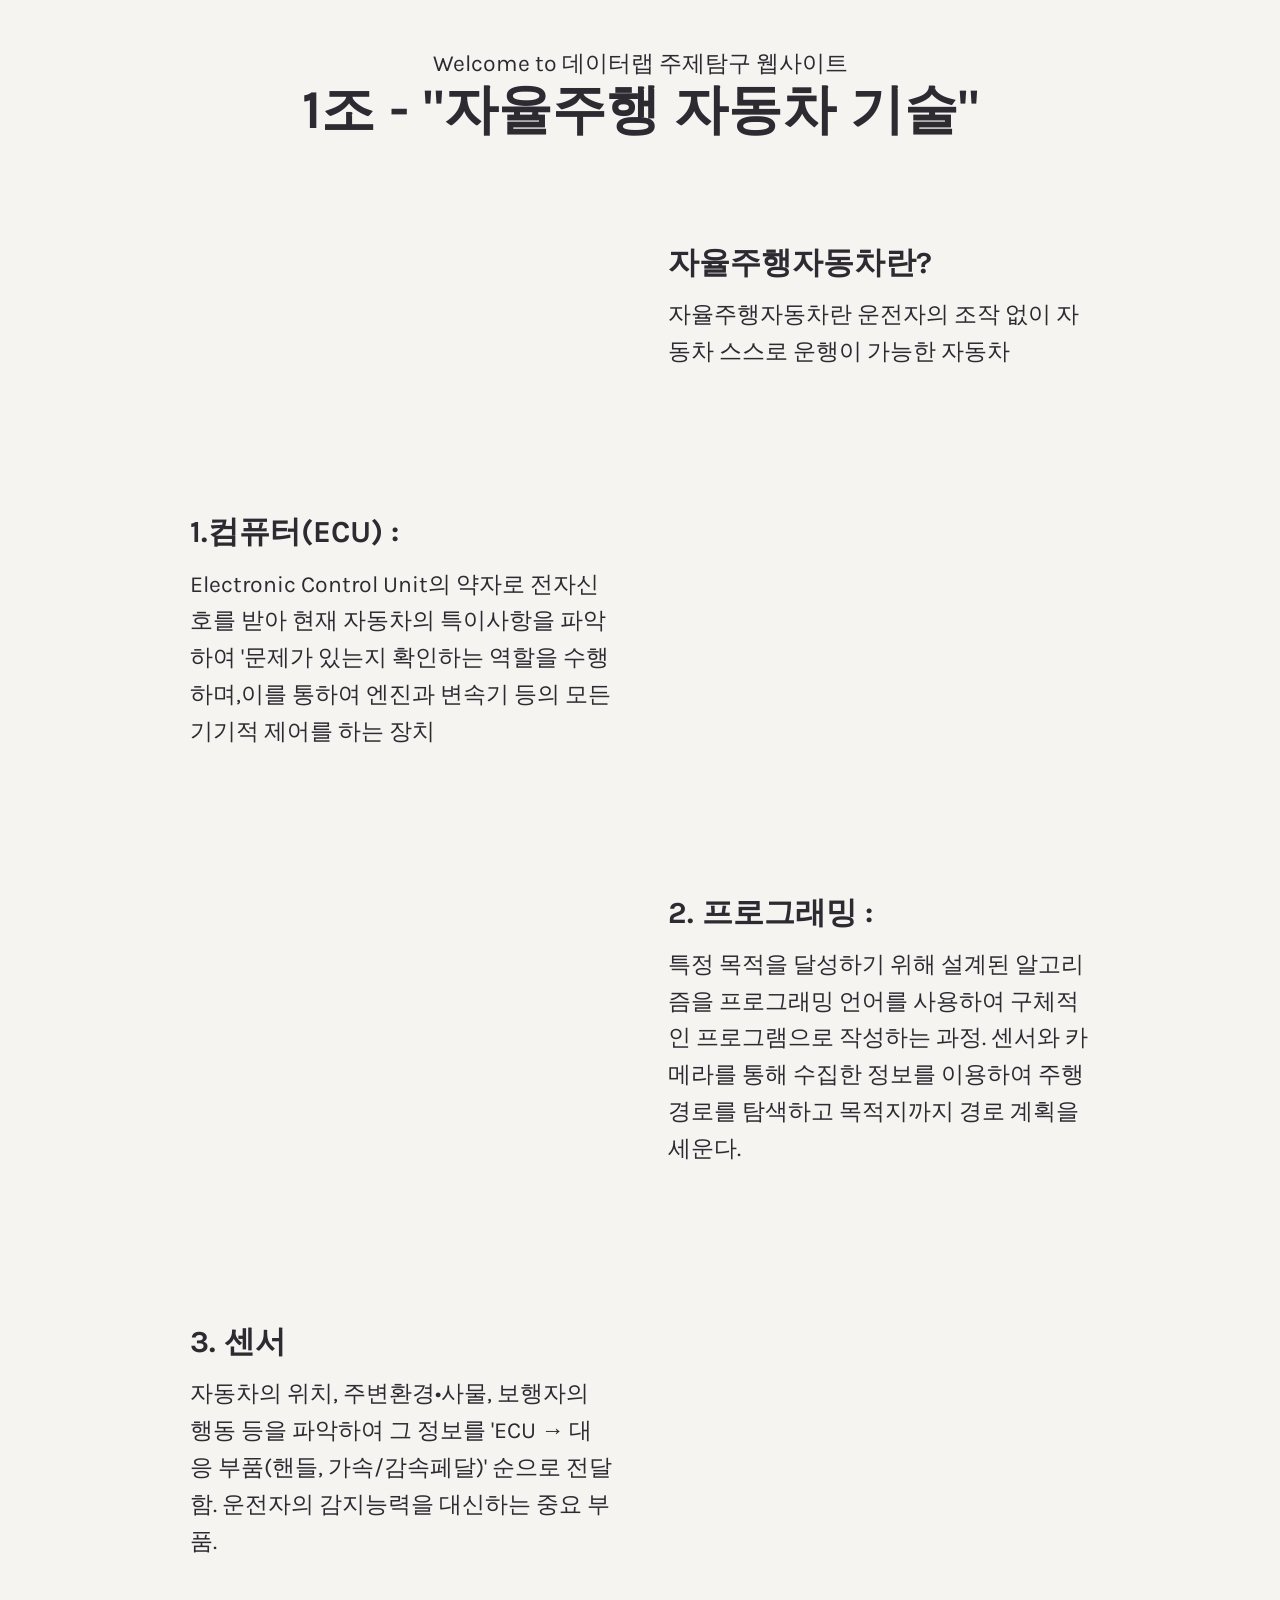
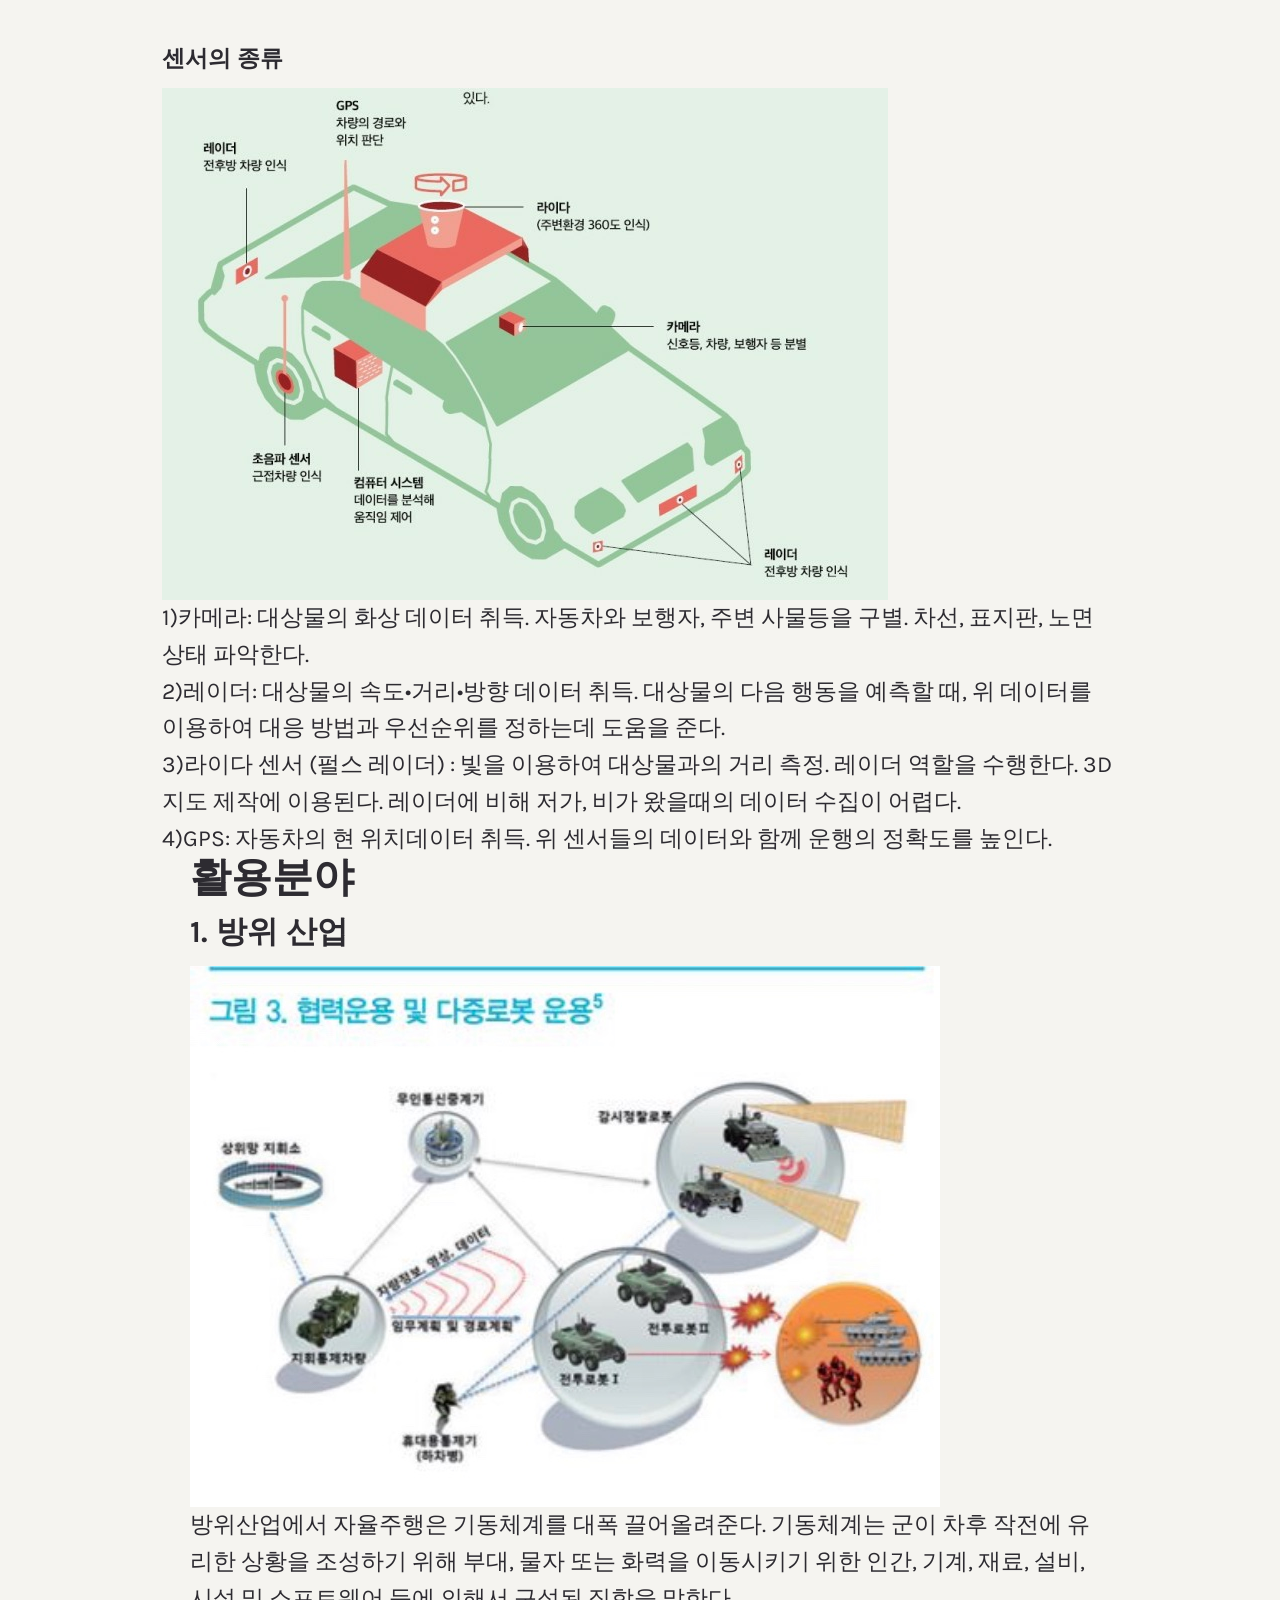
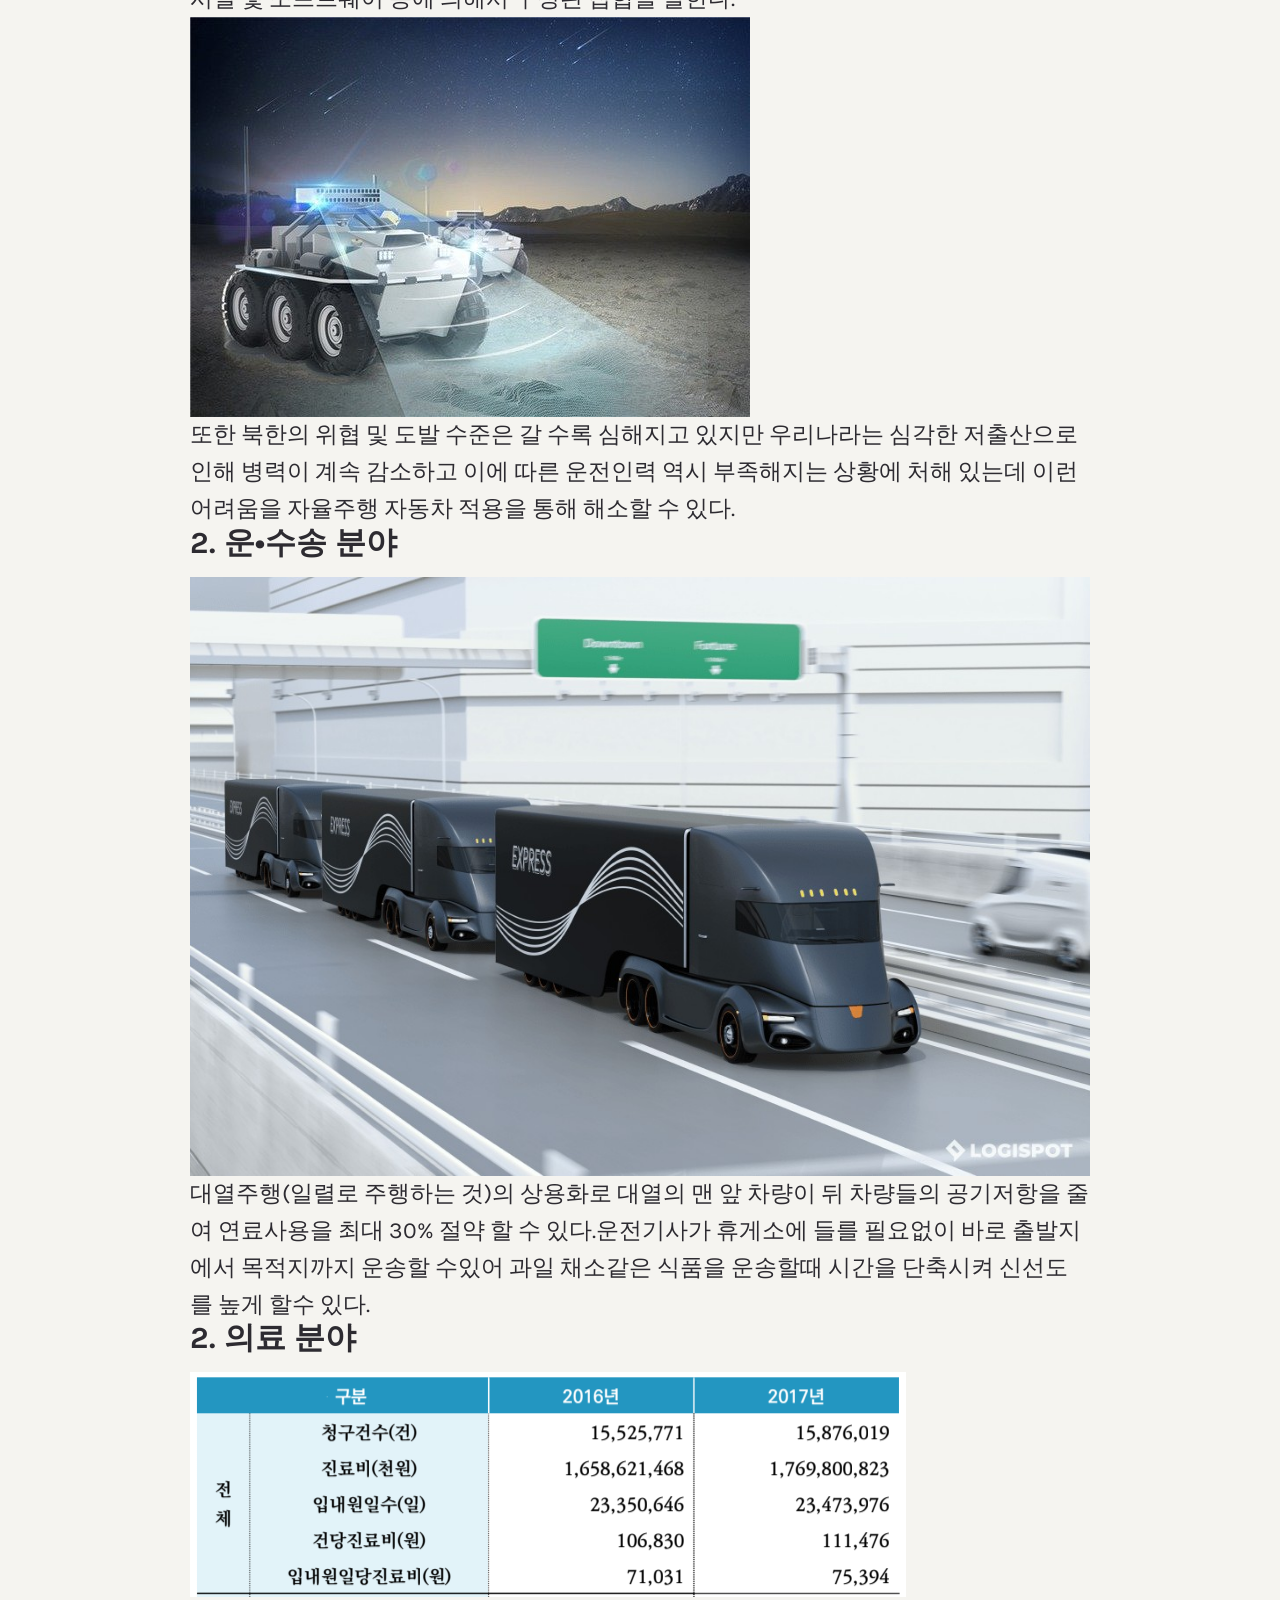
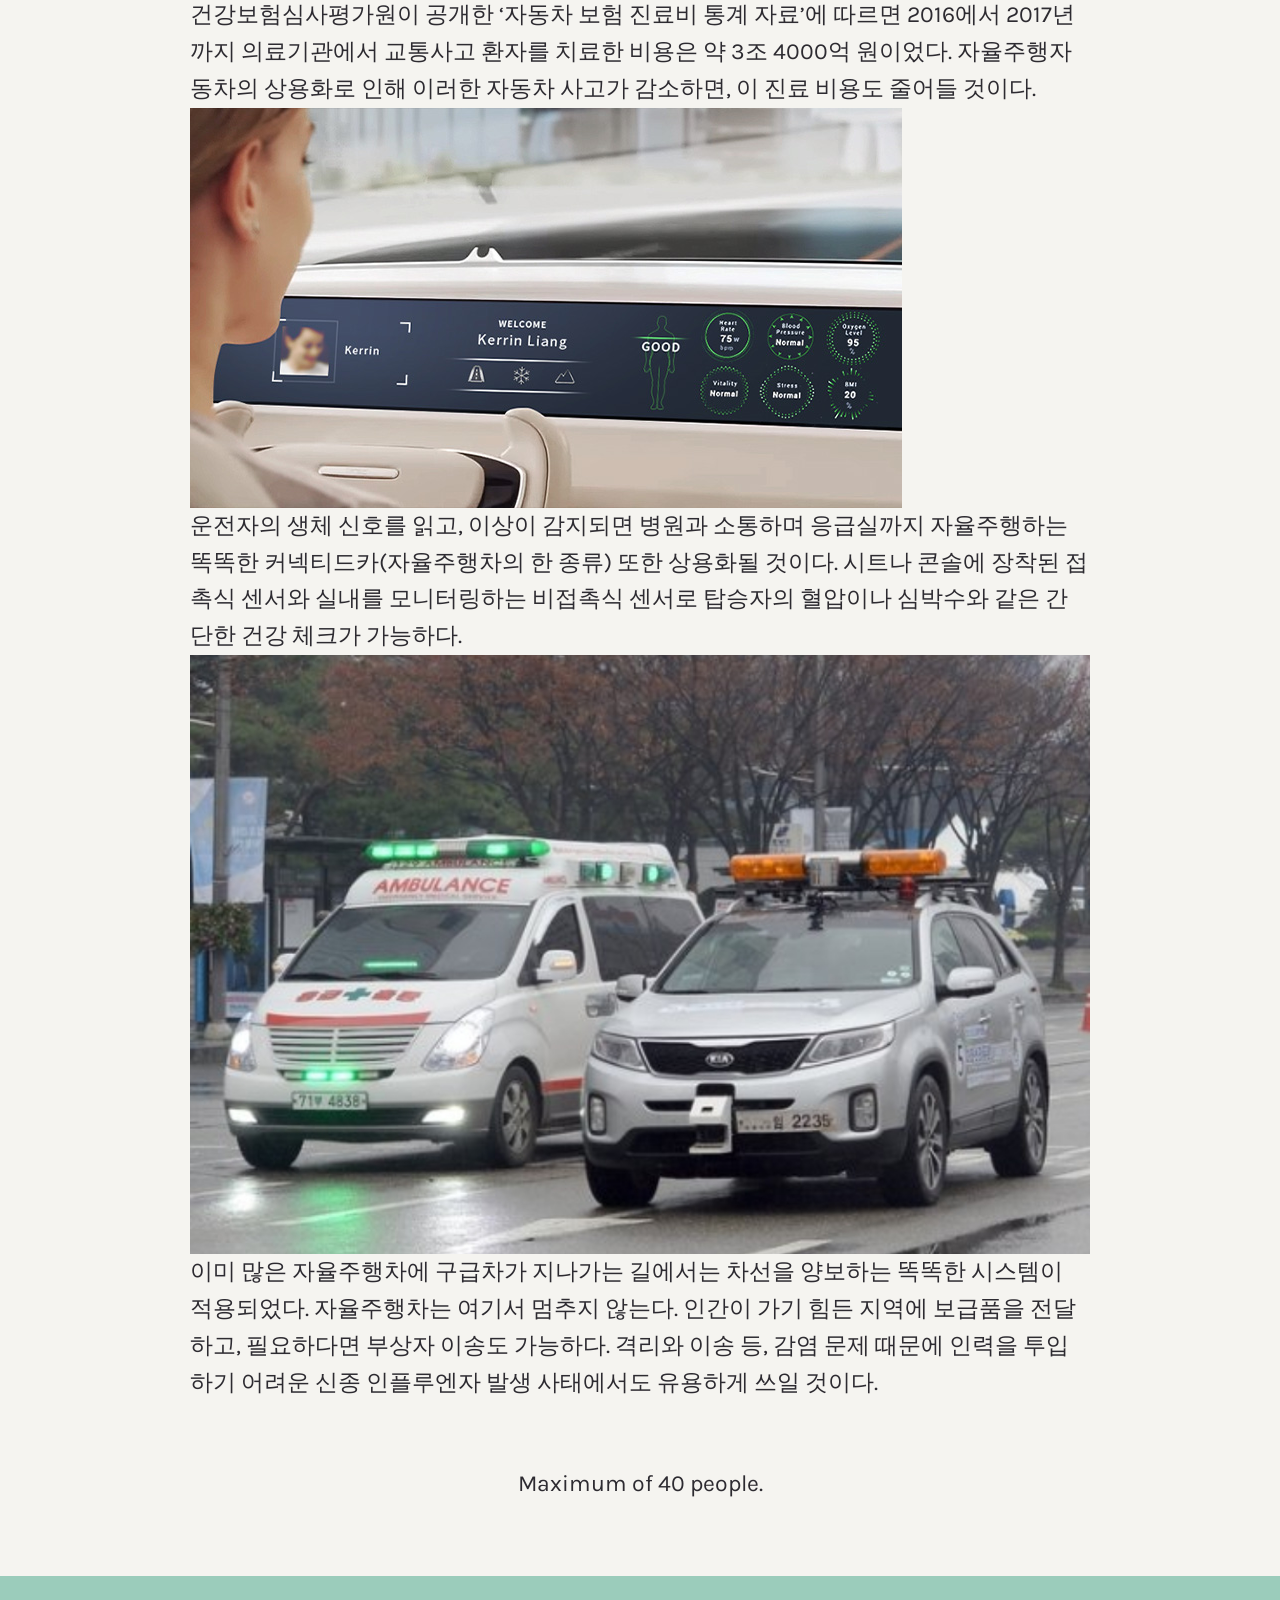
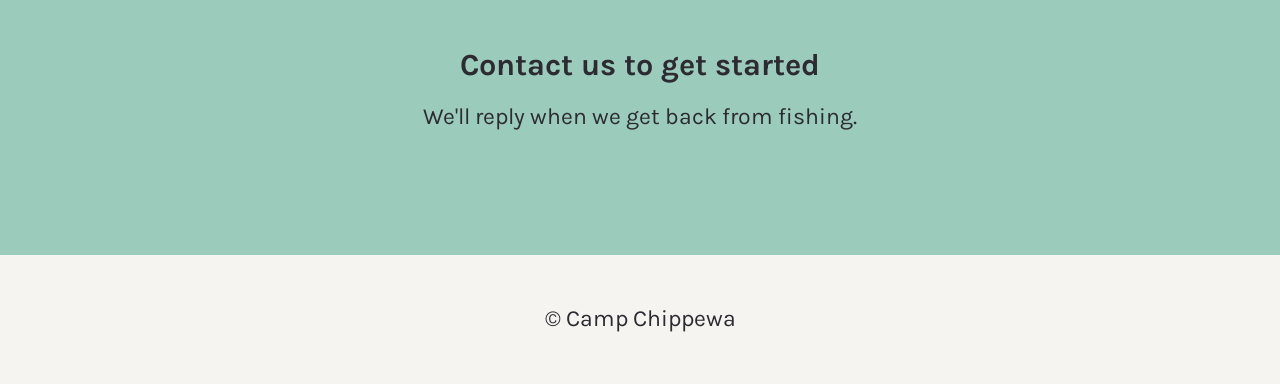
==== commit 459bae19: "Update index.html" ====
--- a/group1/index.html
+++ b/group1/index.html
@@ -129,7 +129,7 @@
 
         <!-- Pricing -->
         <section class="align--center pt2 pb3">
-            <p class="h2">Rent the whole place for $3,670/night.</p>
+            <p class="h2"</p>
             <p>Maximum of 40 people.</p>
         </section>
 
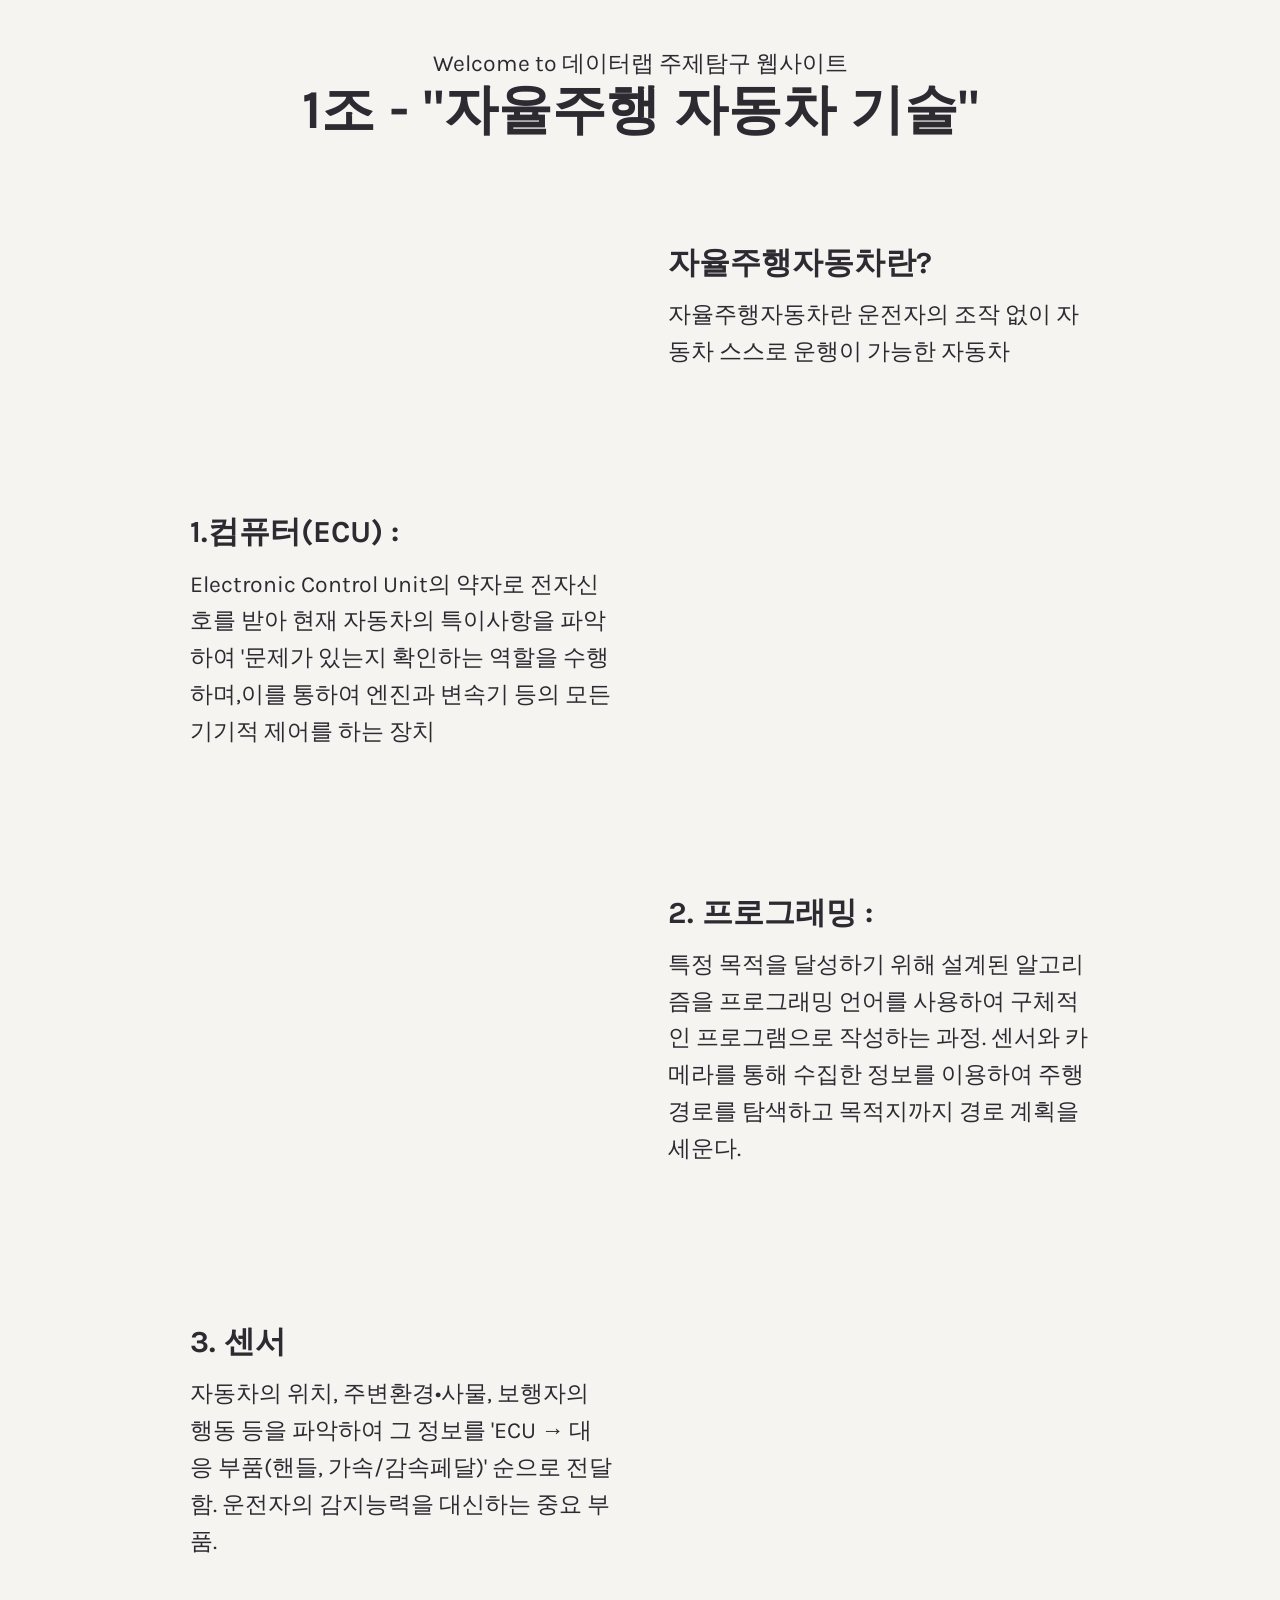
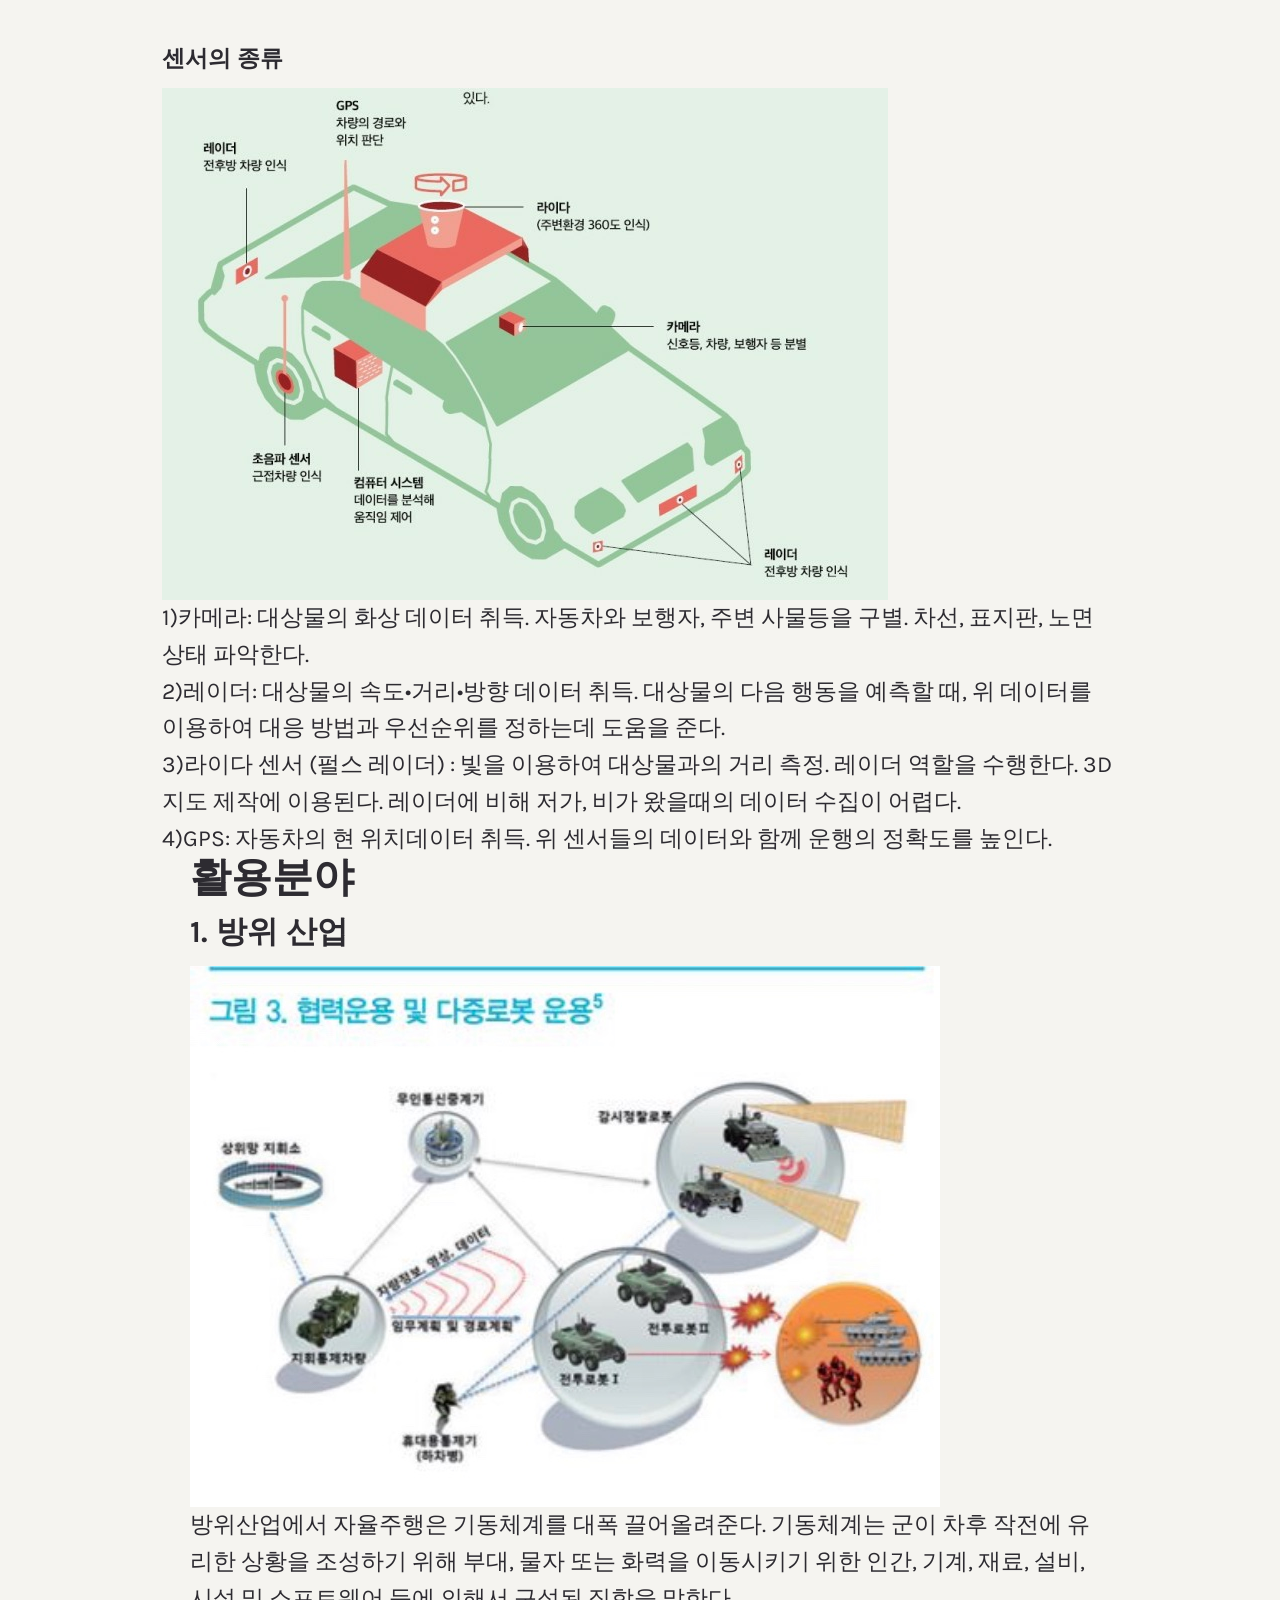
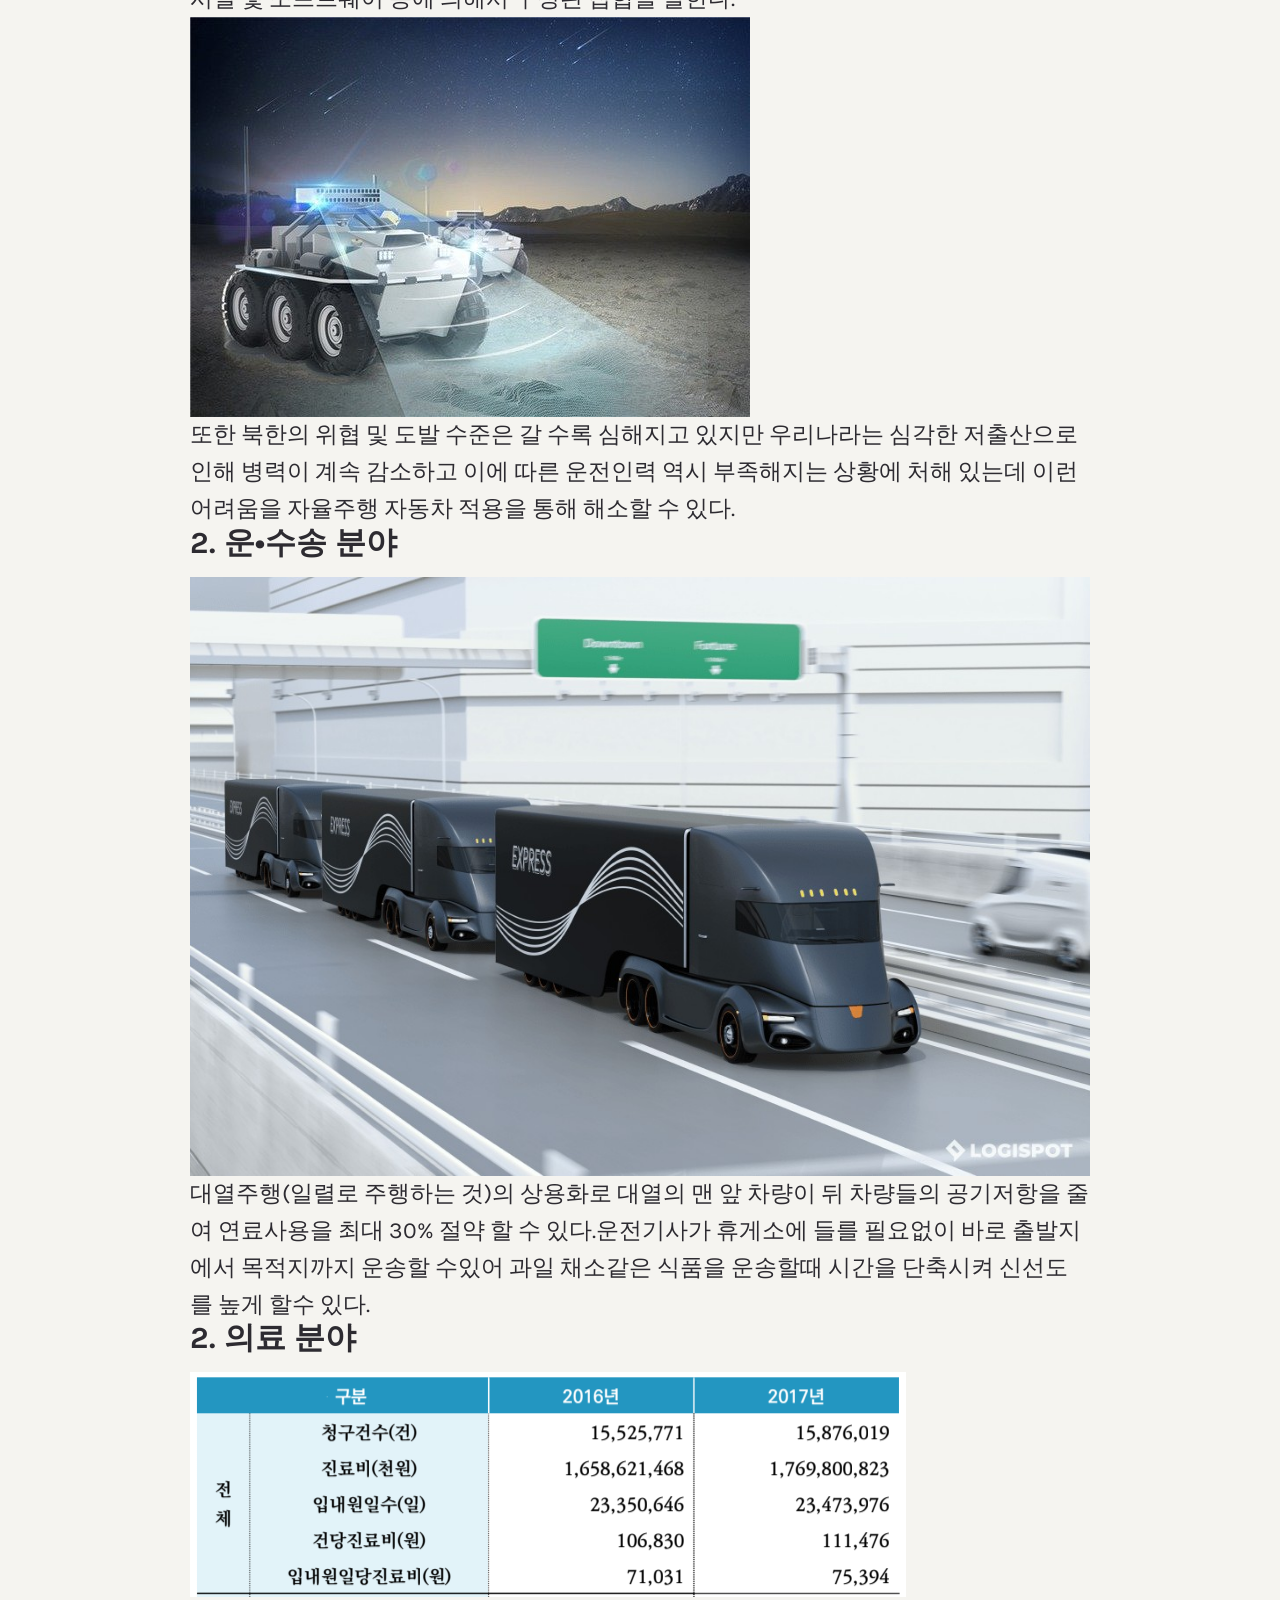
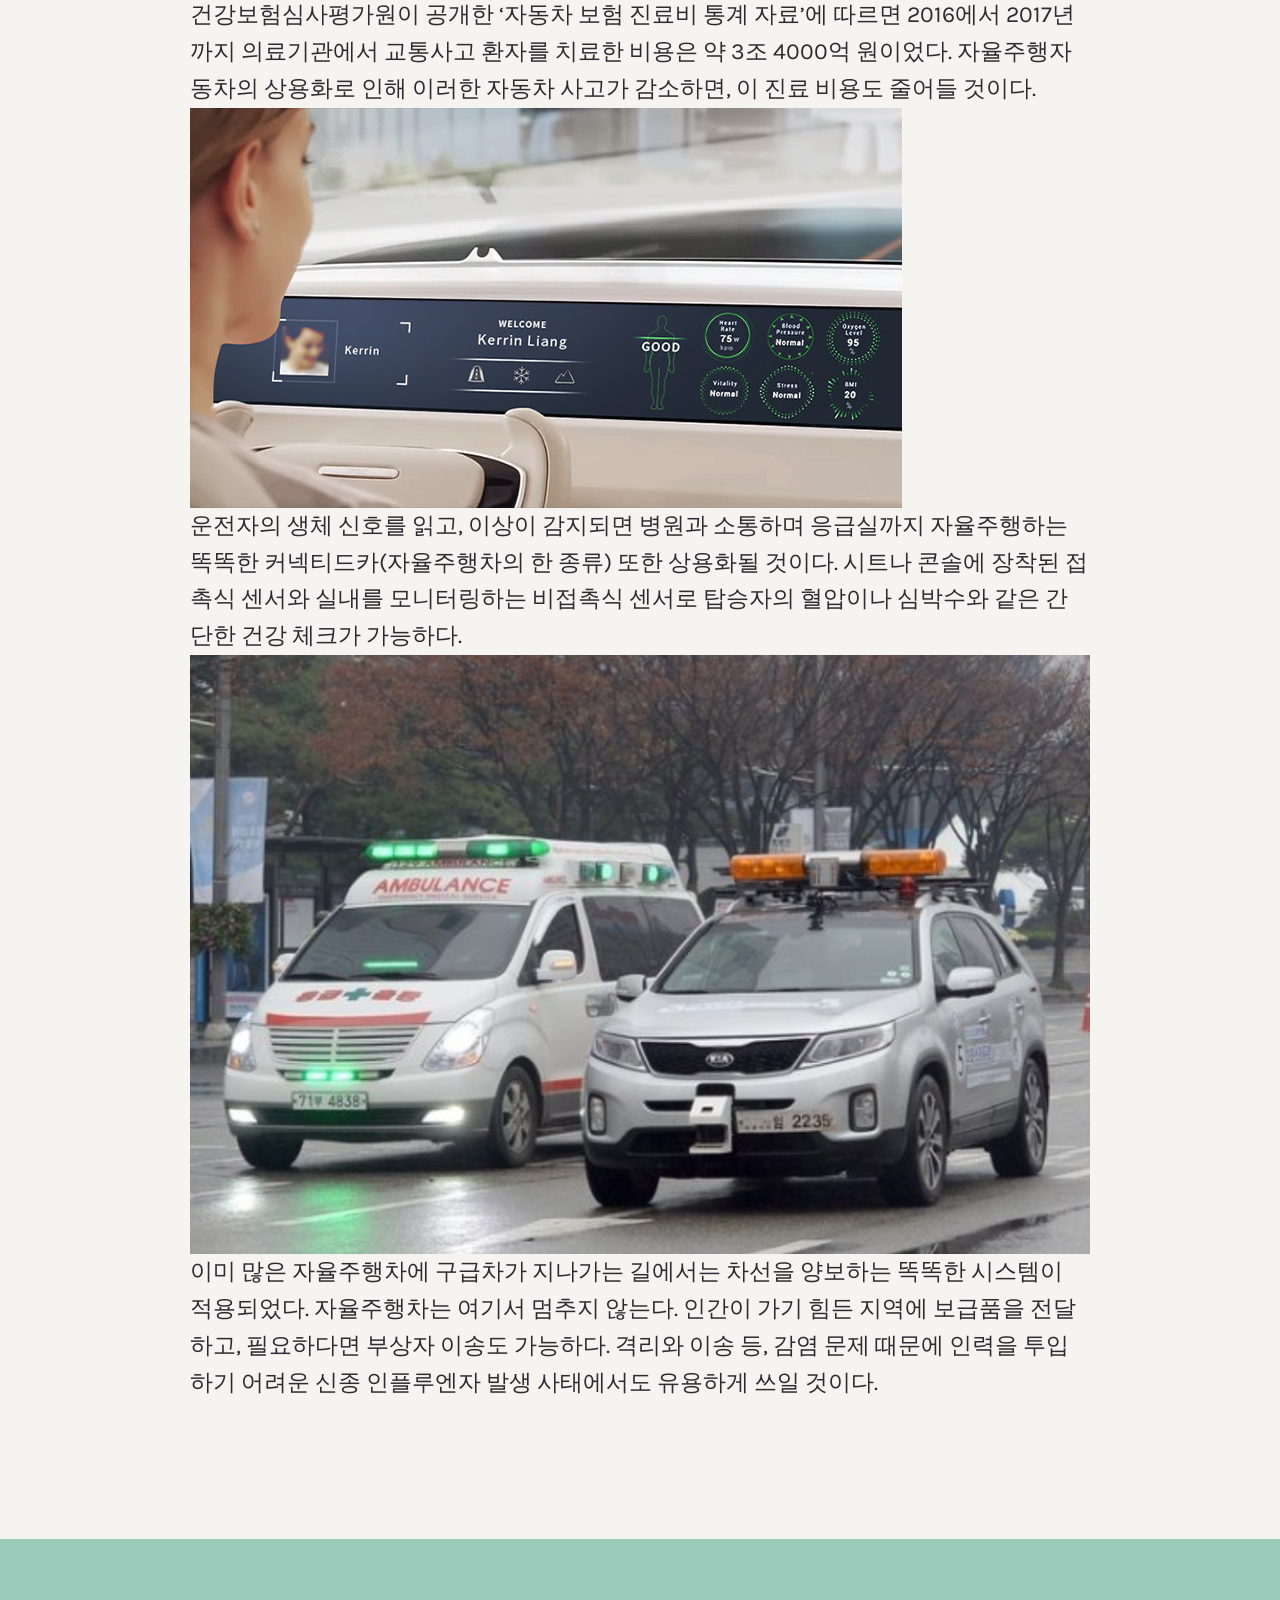
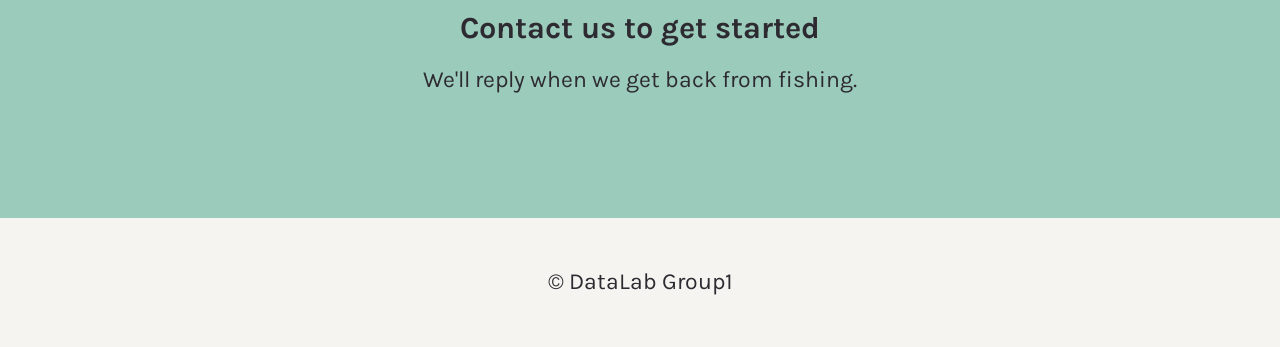
==== commit 14781142: "Update index.html &Corp 수정" ====
--- a/group1/index.html
+++ b/group1/index.html
@@ -130,7 +130,7 @@
         <!-- Pricing -->
         <section class="align--center pt2 pb3">
             <p class="h2"</p>
-            <p>Maximum of 40 people.</p>
+            <p></p>
         </section>
 
         <!-- Contact -->
@@ -149,7 +149,7 @@
     <footer class="pt2 pb2">
         <div class="container align--center">
 
-            <p>&copy; Camp Chippewa</p>
+            <p>&copy; DataLab Group1</p>
         </div>
     </footer>
 
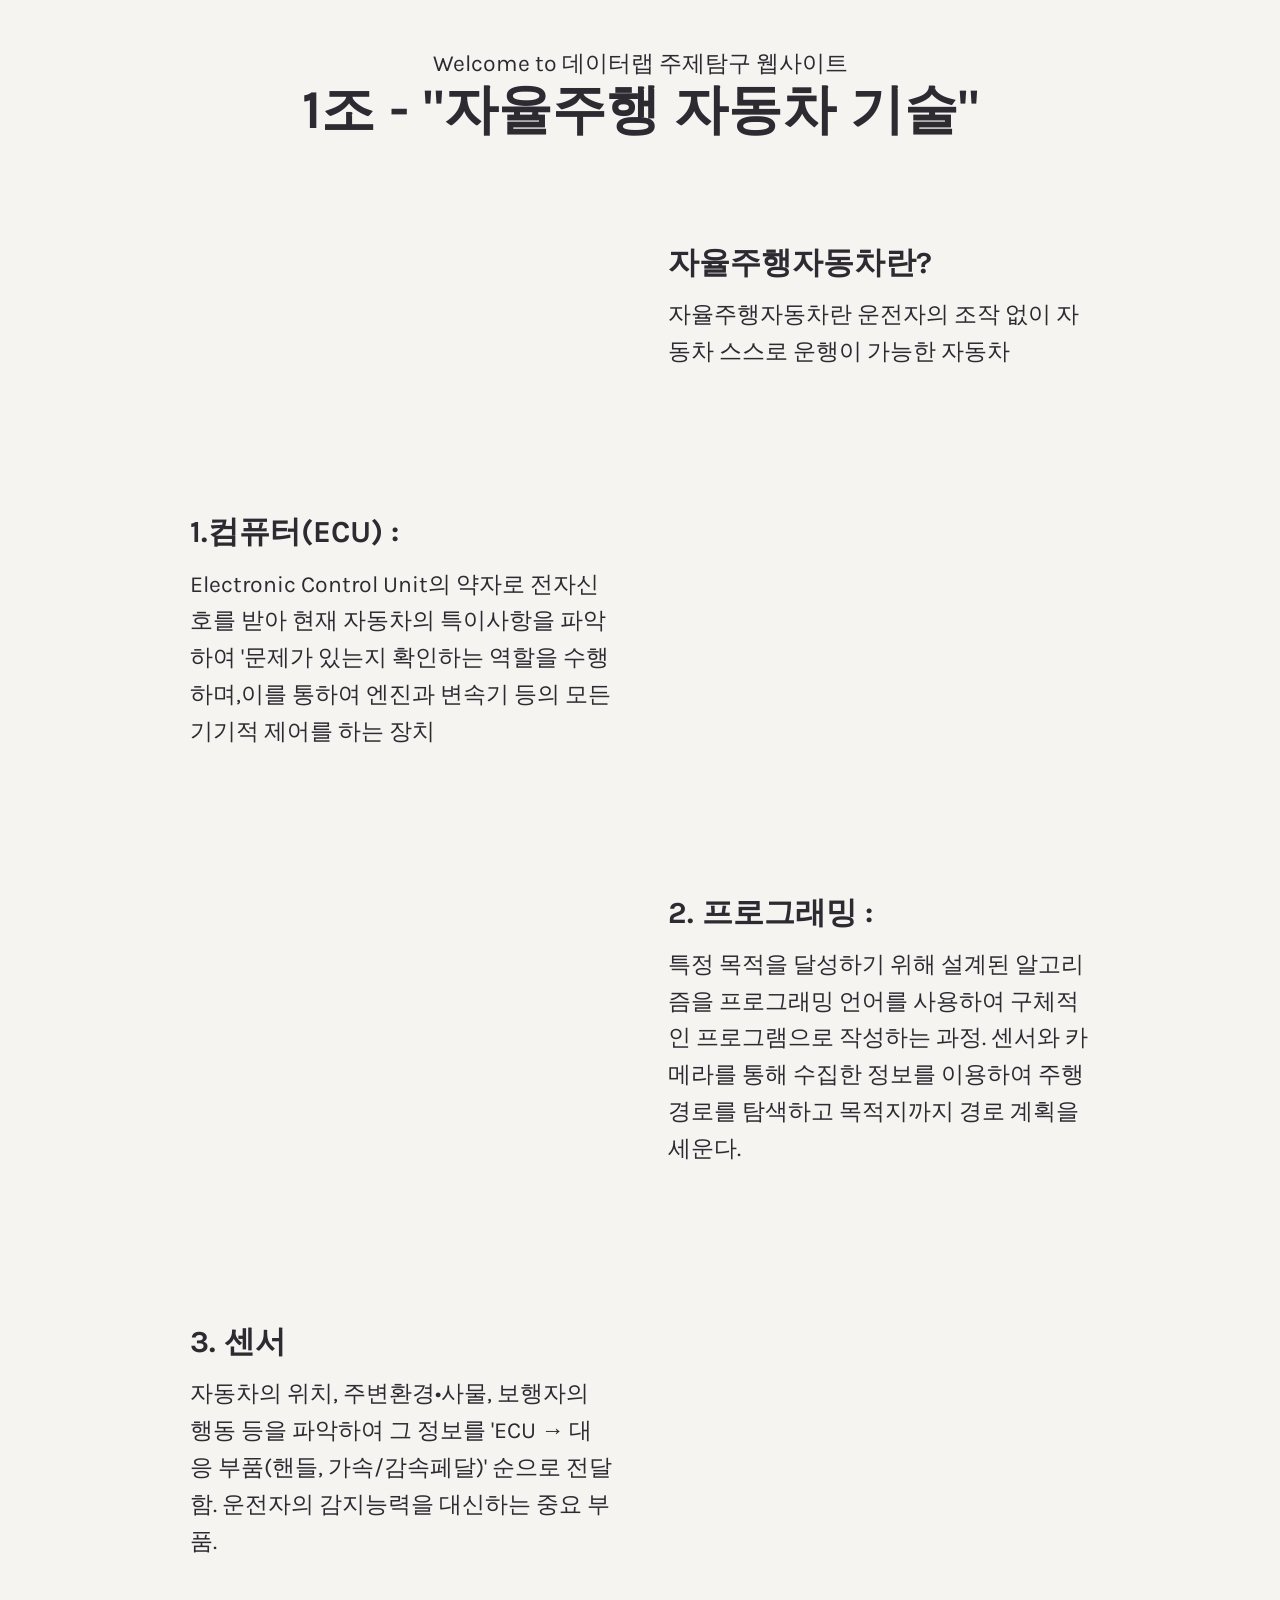
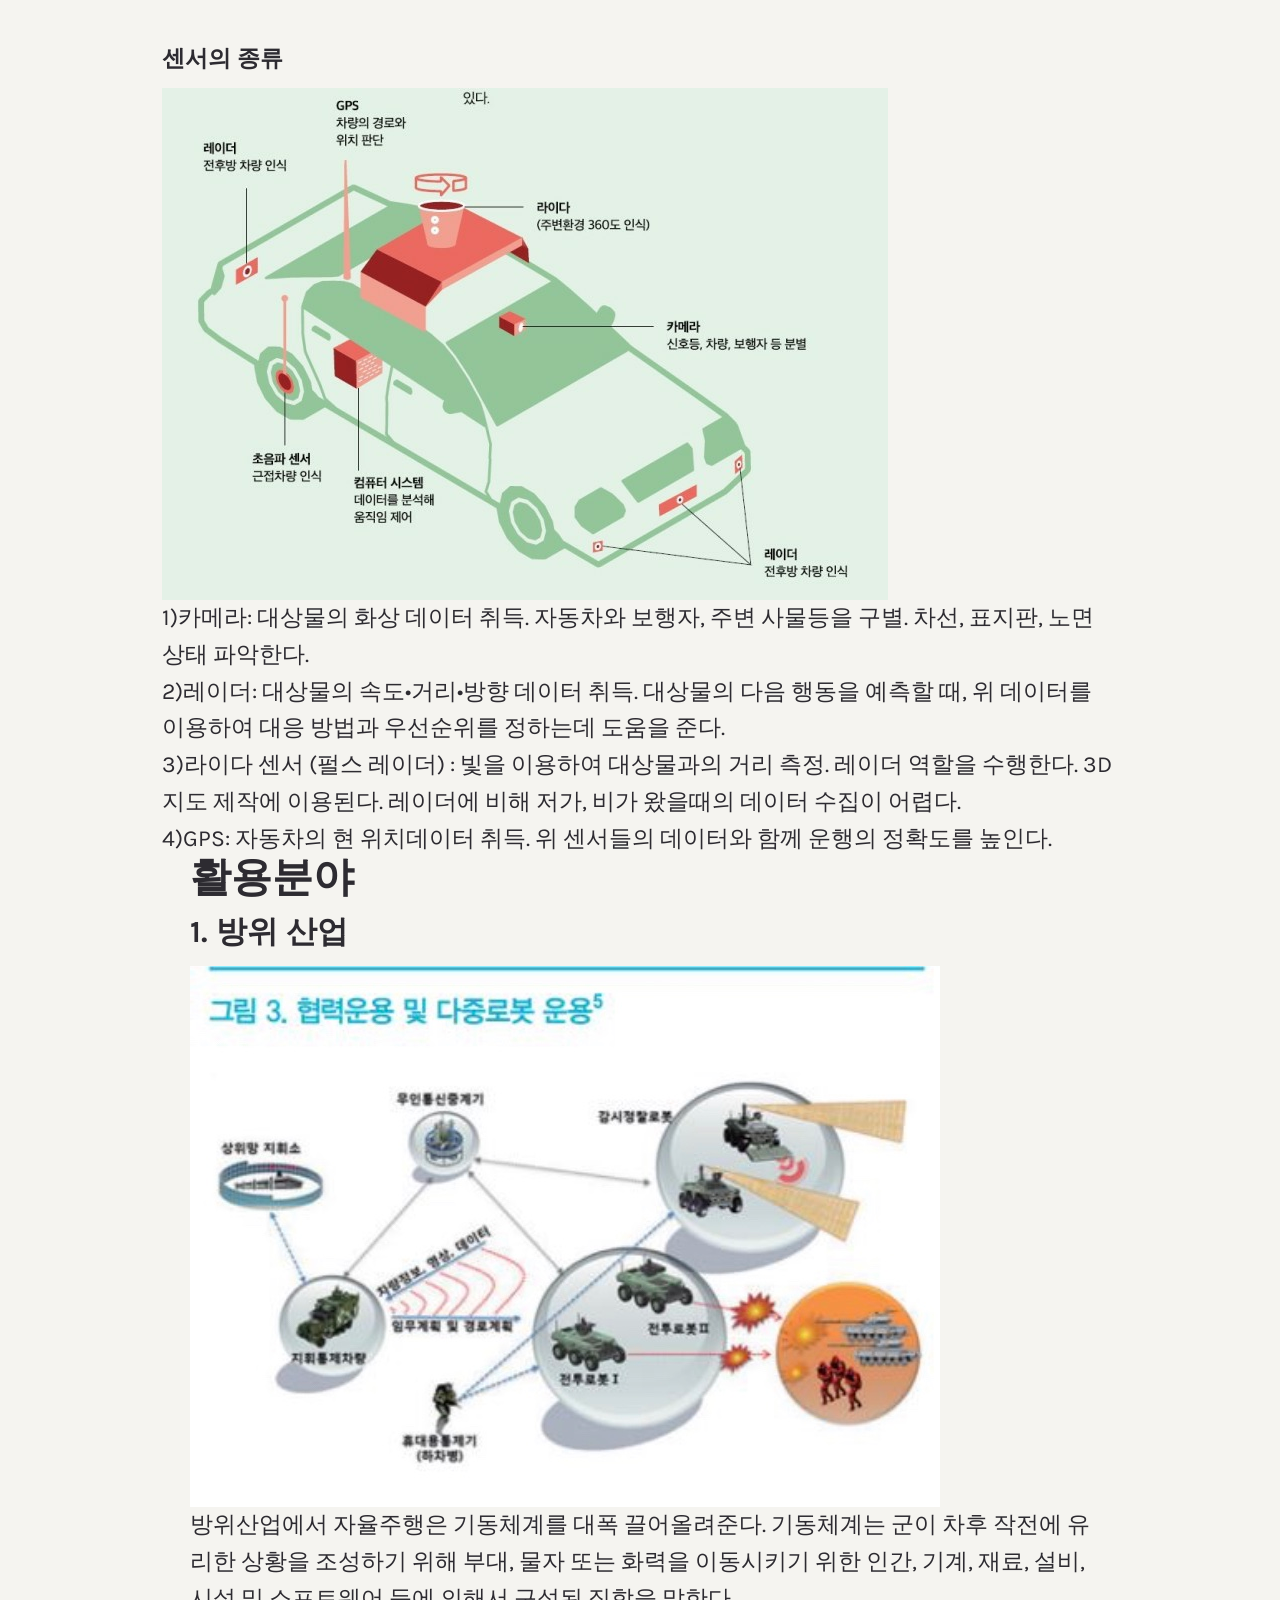
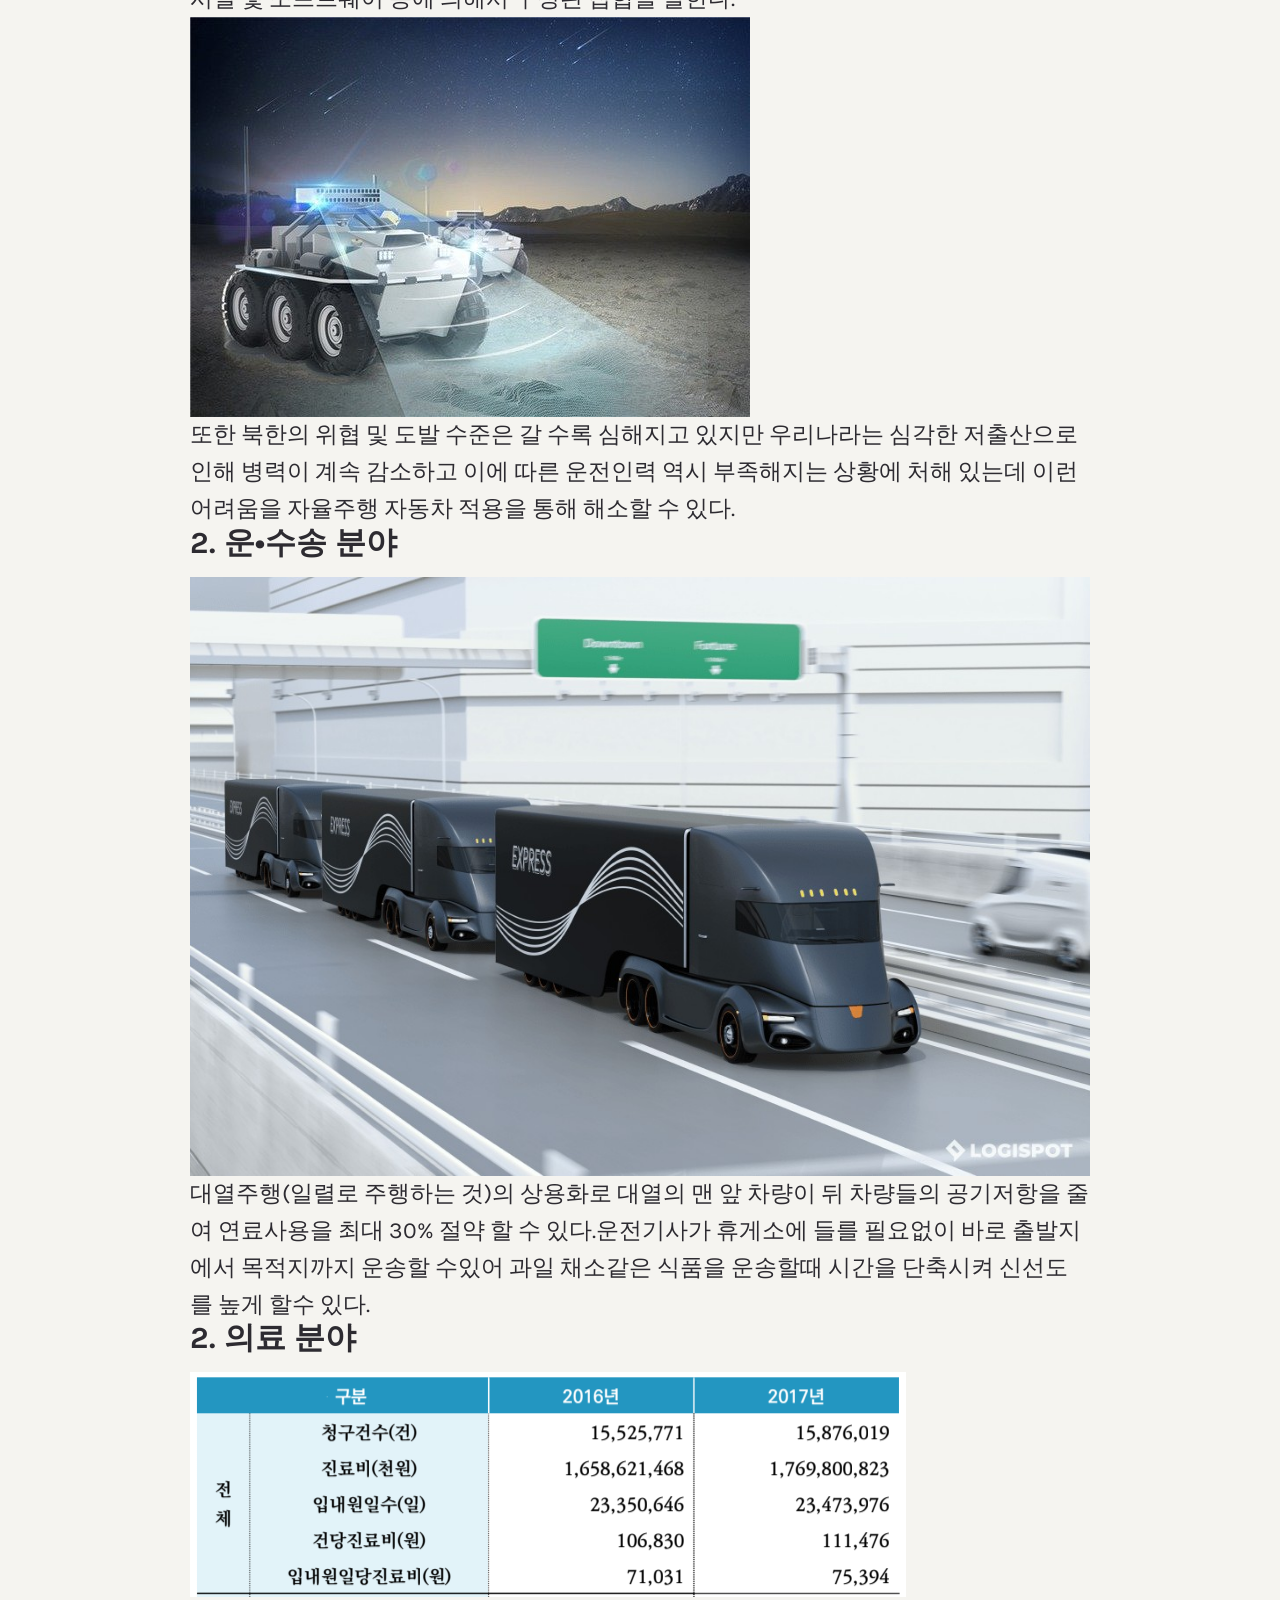
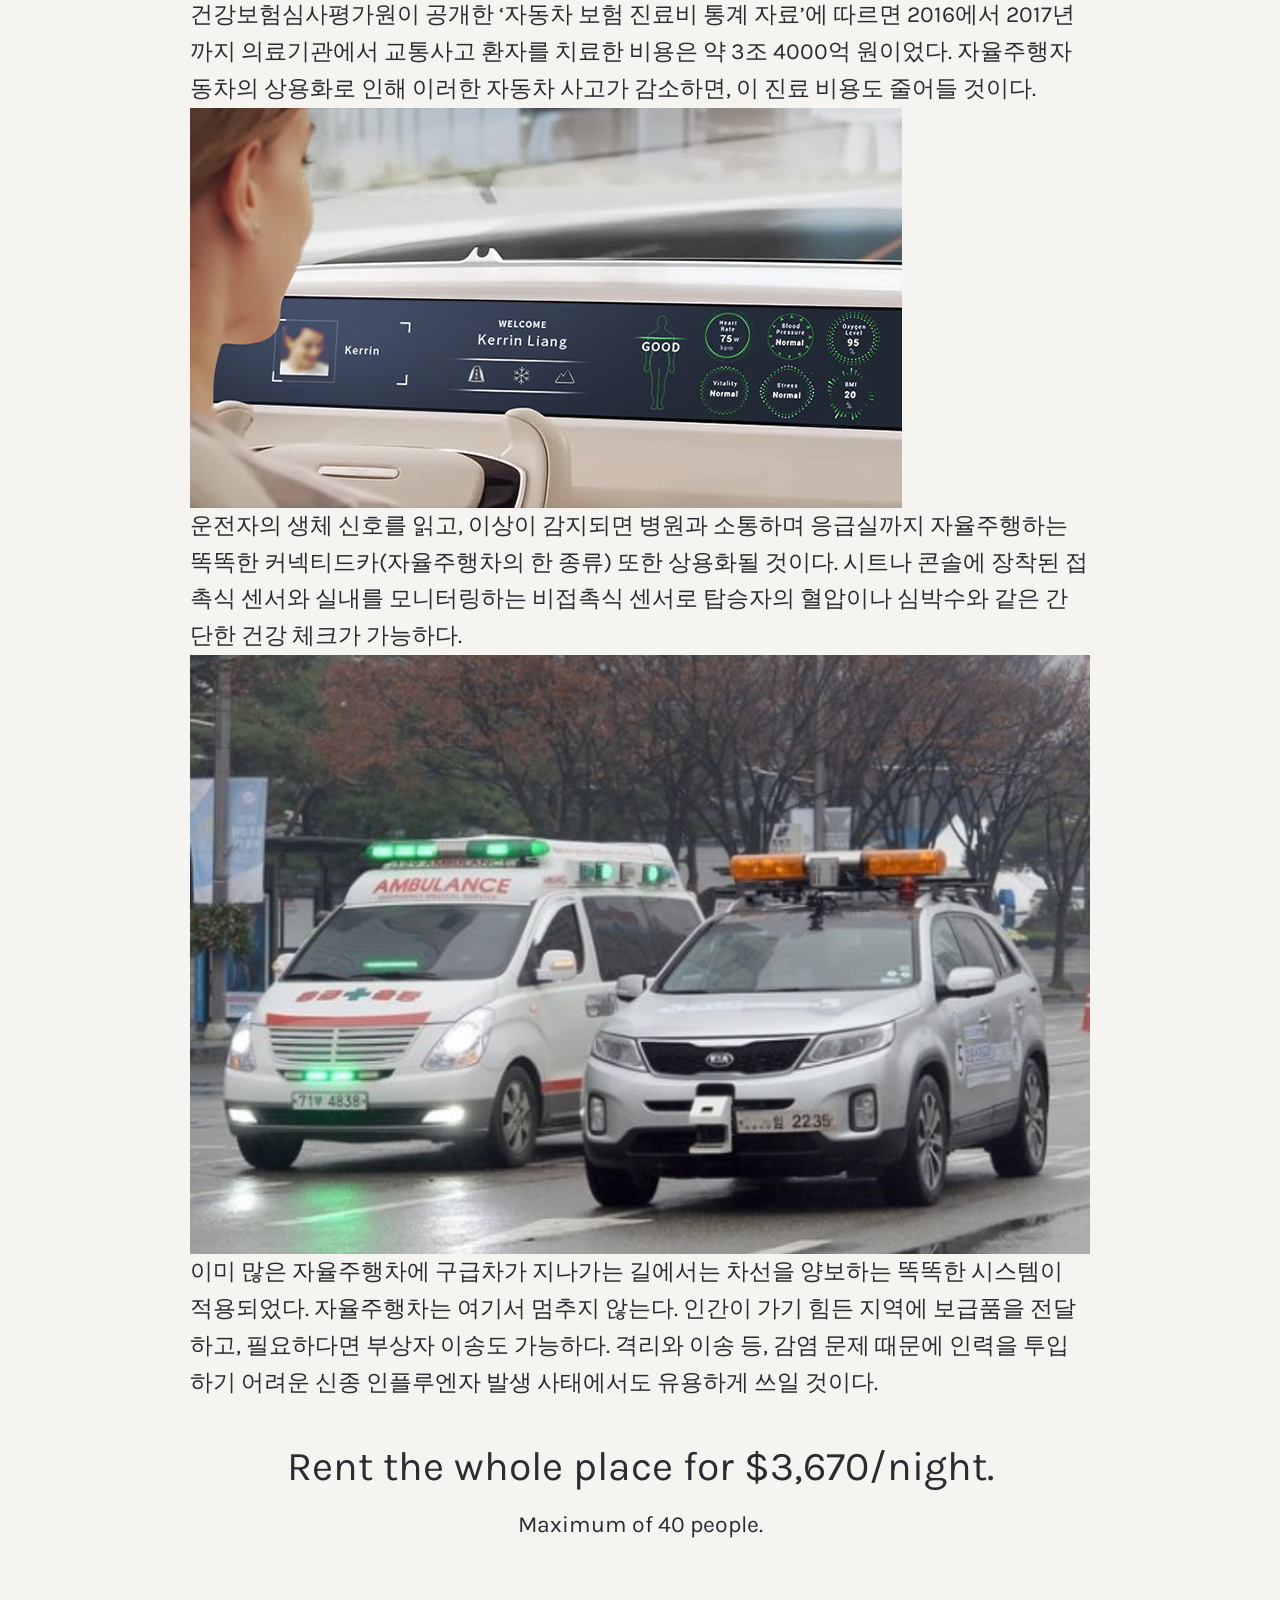
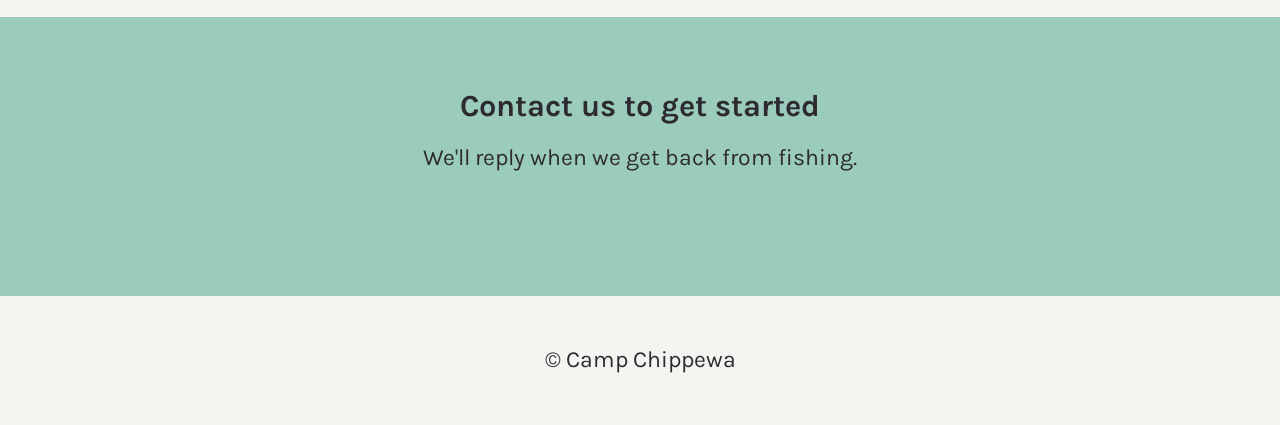
==== commit b1910f88: "Merge branch 'master' into ujin" ====
--- a/group1/index.html
+++ b/group1/index.html
@@ -129,8 +129,8 @@
 
         <!-- Pricing -->
         <section class="align--center pt2 pb3">
-            <p class="h2"</p>
-            <p></p>
+            <p class="h2">Rent the whole place for $3,670/night.</p>
+            <p>Maximum of 40 people.</p>
         </section>
 
         <!-- Contact -->
@@ -149,7 +149,7 @@
     <footer class="pt2 pb2">
         <div class="container align--center">
 
-            <p>&copy; DataLab Group1</p>
+            <p>&copy; Camp Chippewa</p>
         </div>
     </footer>
 
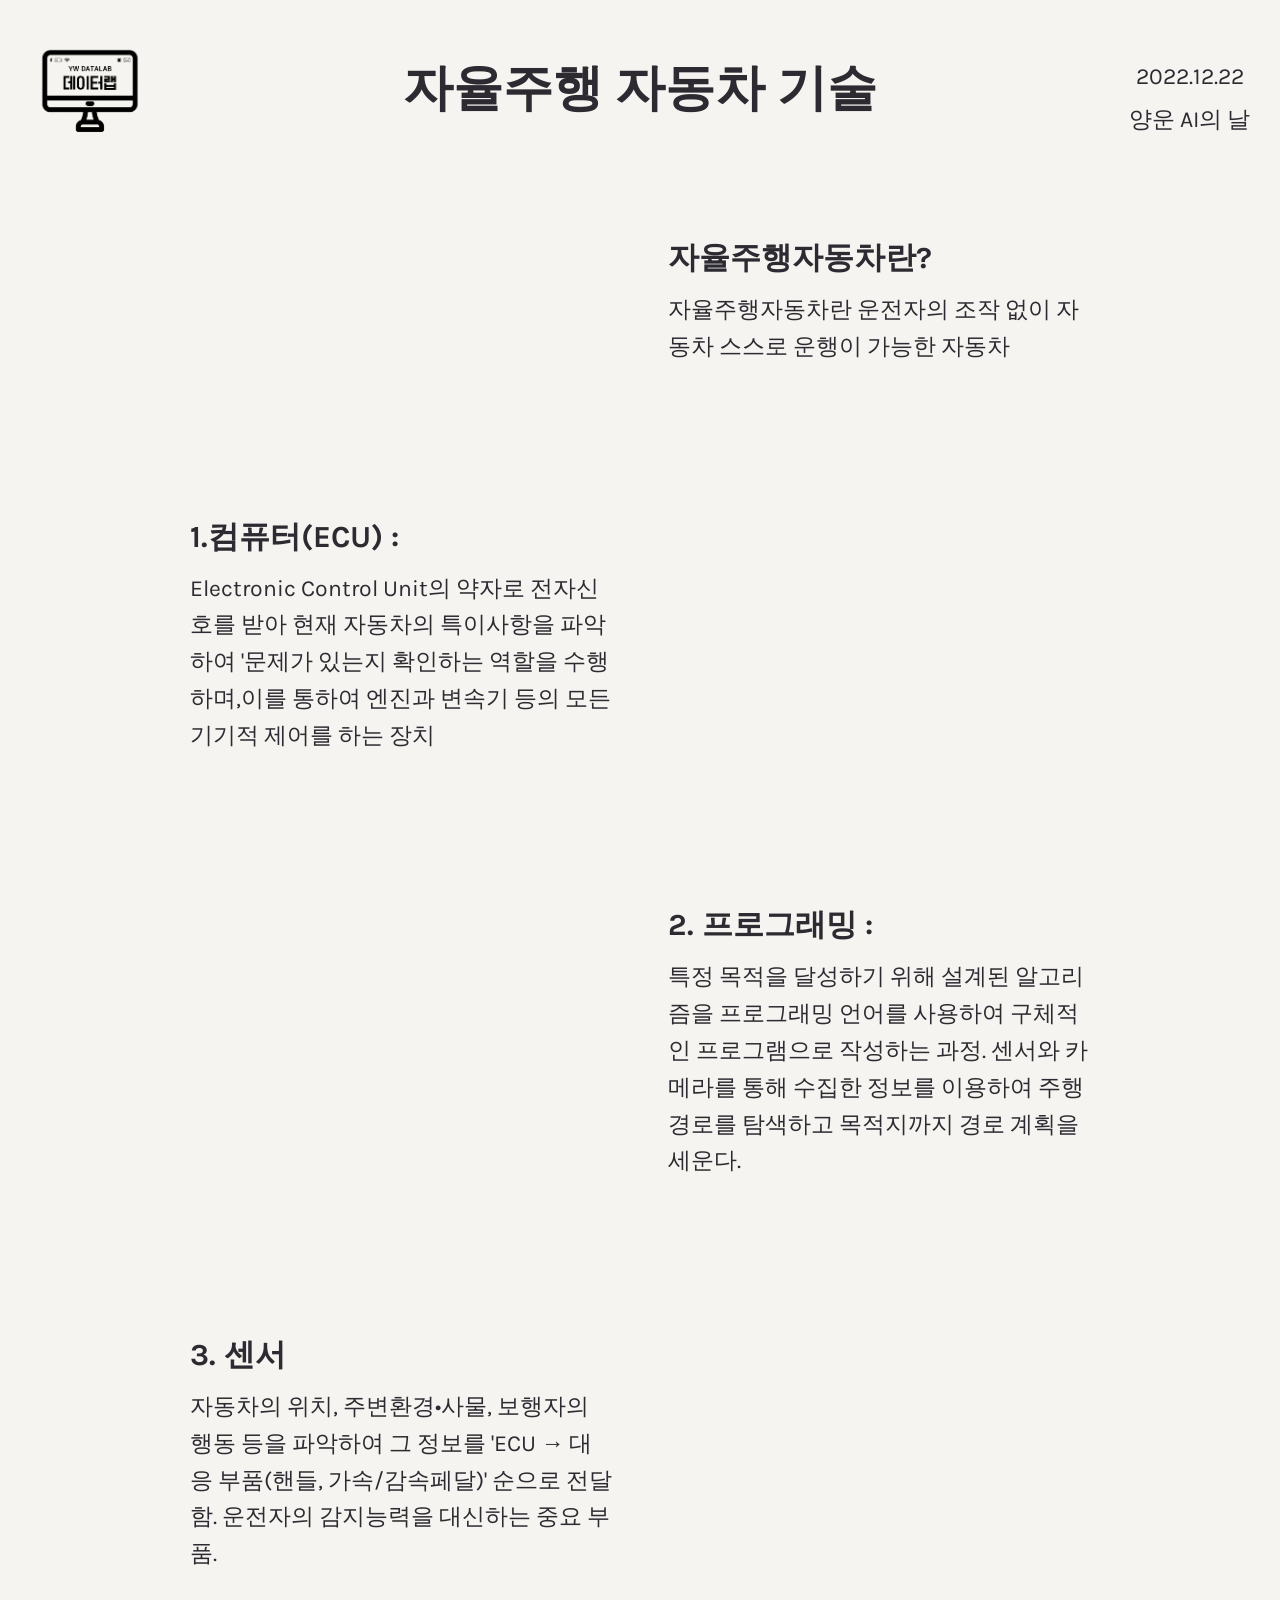
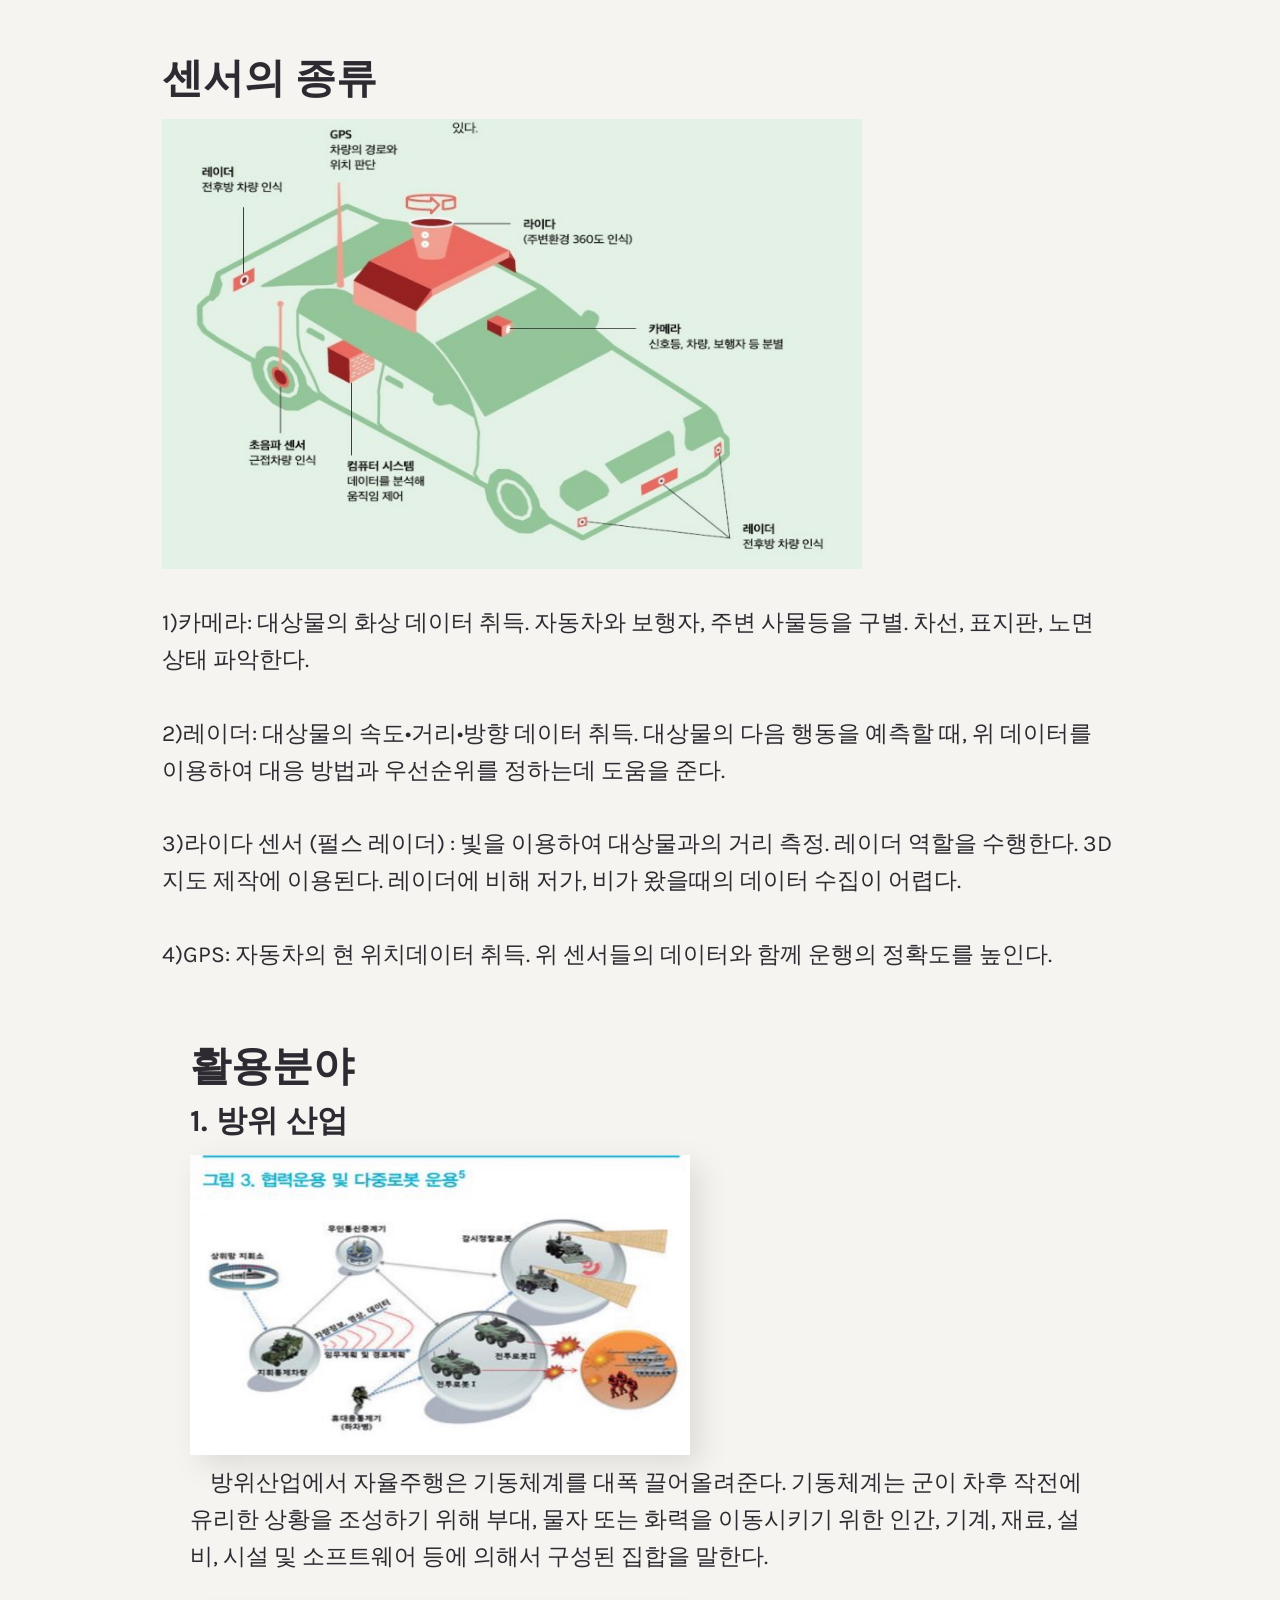
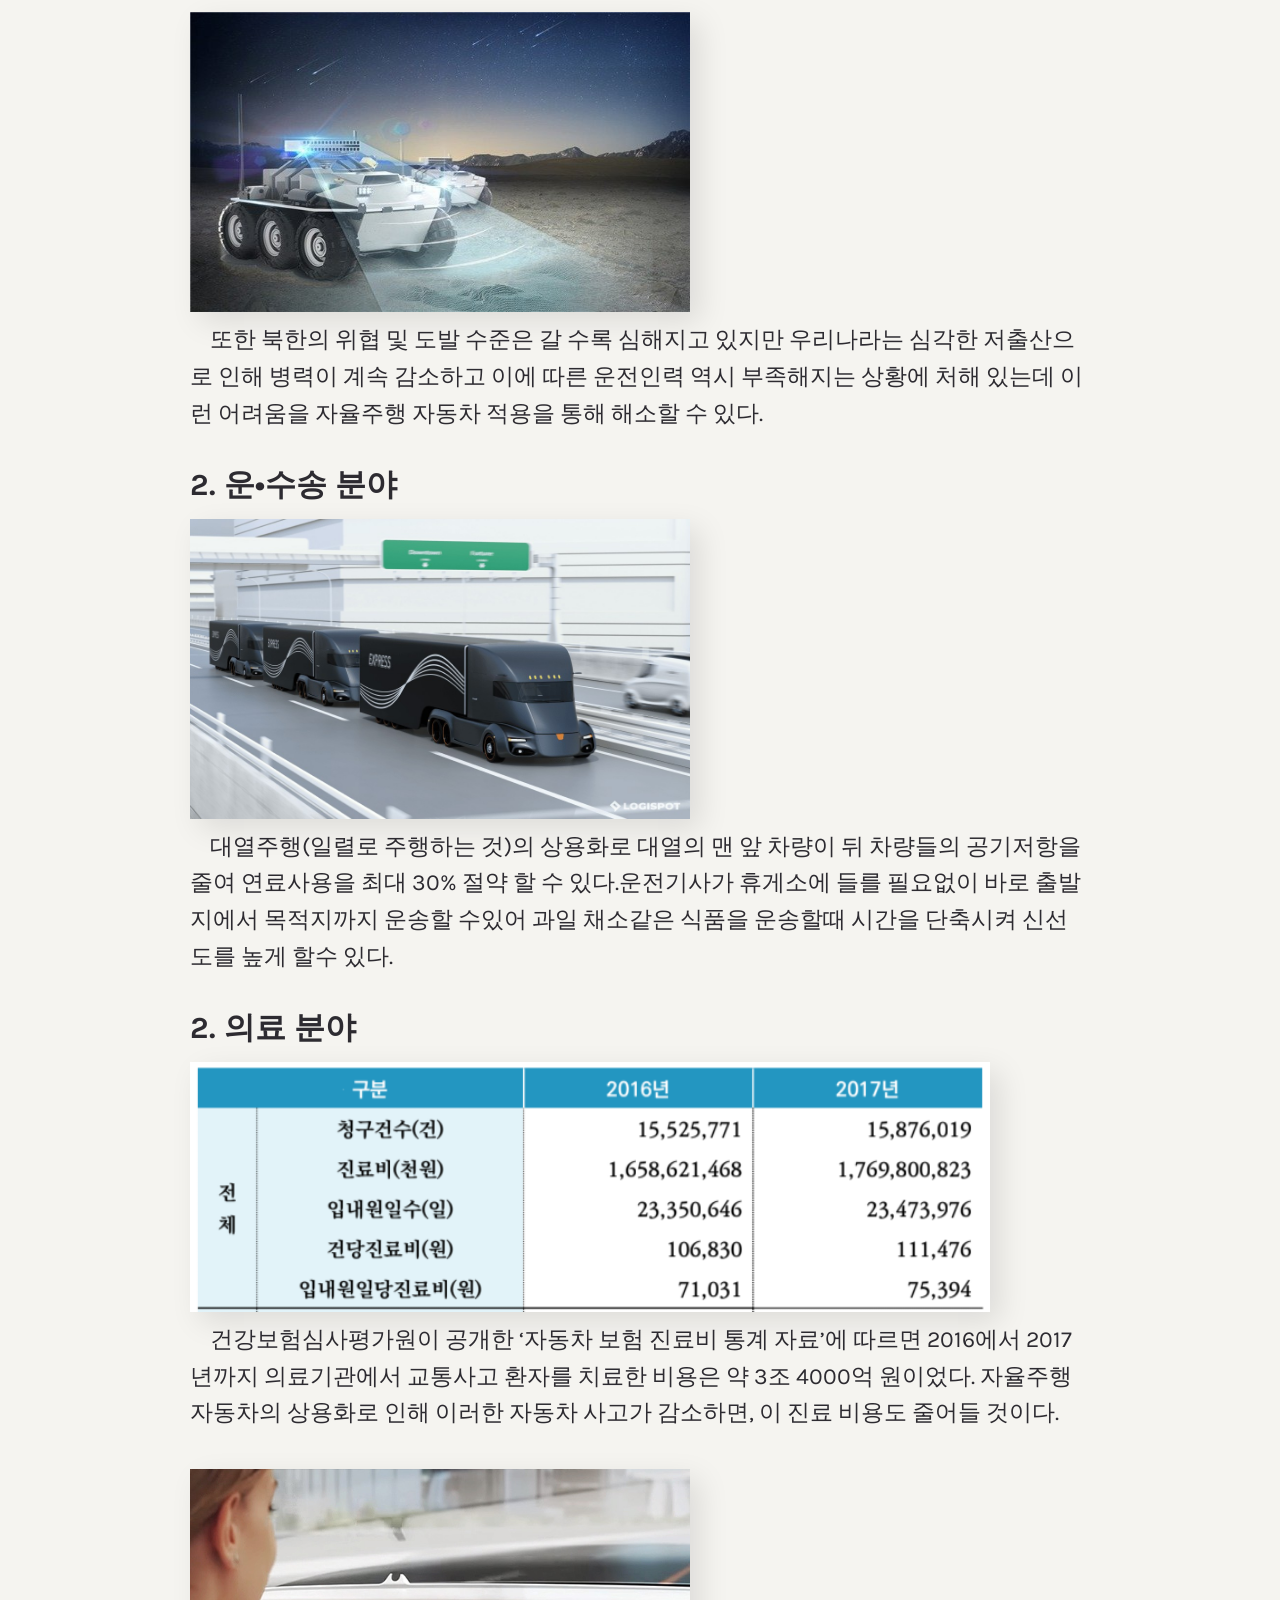
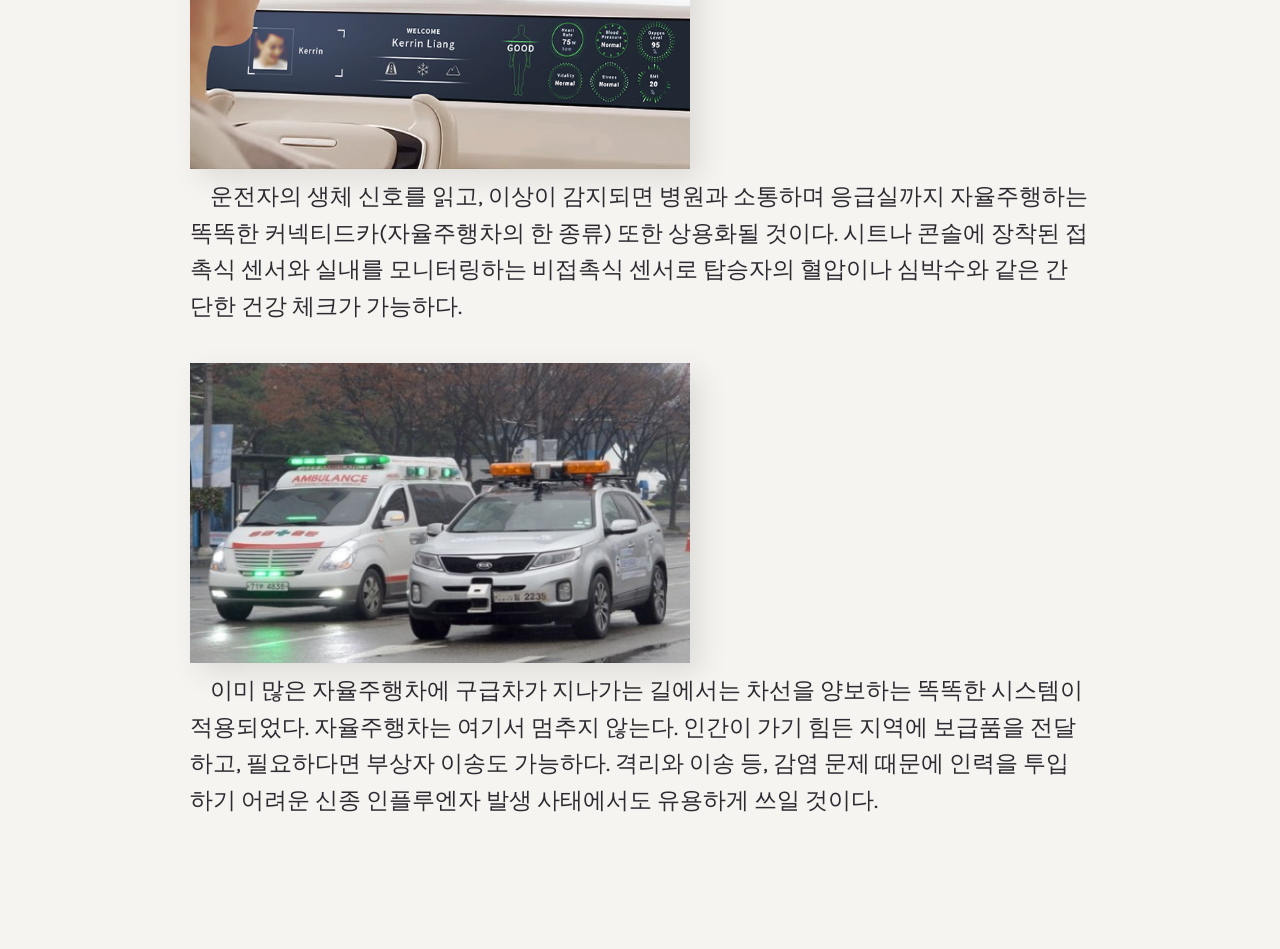
==== commit 9f41b80a: "group1 fin." ====
--- a/group1/index.html
+++ b/group1/index.html
@@ -12,7 +12,7 @@
 
         <!-- The compiled CSS file -->
         <link rel="stylesheet" href="css/production.css">
-        <link rel="stylesheet" href="style.css">
+        <link rel="stylesheet" href="css/style.css">
 
         <!-- Web fonts -->
         <link href="https://fonts.googleapis.com/css?family=Karla:400,700" rel="stylesheet">
@@ -26,10 +26,18 @@
 
     <!-- Header -->
     <header class="pt2 pb1 align--center">
-        <div class="container">
-            <p>Welcome to 데이터랩 주제탐구 웹사이트</p>
-            <h1>1조 - "자율주행 자동차 기술"</h1>
-        </div>
+        <div class="header__column">
+            <a href="https://ywdatalab.github.io/tech-research/"><img src="img/데이터랩 로고_블랙.png" width="120" height="100"></a>
+          </div>
+          <div class="header__column">
+            <h1 class="title">자율주행 자동차 기술</h1>
+          </div>
+          <div class="header__column">
+            <div>
+              <span>2022.12.22</span>
+              <span>양운 AI의 날</span>
+            </div>
+          </div>
     </header>
 
     <!-- Body -->
@@ -57,14 +65,14 @@
                 </div>
                 <div class="grid-column span-half pt3 pb3 mobile-m order-3 reveal-on-scroll is-revealing">
                     <div class="relative">
-                        <img class="https://encrypted-tbn2.gstatic.com/images?q=tbn:ANd9GcR4eBaLK8_Cr8-kvyAJ_xNQBY7Ei8JP3KE4DMKP2E_Q-H8UBmc0" src="https://encrypted-tbn2.gstatic.com/images?q=tbn:ANd9GcR4eBaLK8_Cr8-kvyAJ_xNQBY7Ei8JP3KE4DMKP2E_Q-H8UBmc0" alt="Teepee">
+                        <img id="computer" class="info-image relative z2" src="img/컴퓨터.png">
                     </div>
                 </div>
 
                 <!-- 프로그래밍 -->
                 <div class="grid-column span-half pt3 pb3 mobile-m order-5 reveal-on-scroll is-revealing">
                     <div class="relative">
-                        <img class="info-image relative z2" src="https://encrypted-tbn0.gstatic.com/images?q=tbn:ANd9GcQtJJAX59f66fEt1qtn4_tHDUoUEtL3q4JdtkhNfsucdvyMaIQ1" alt="Fishing">
+                        <img id="programming" class="info-image relative z2" src="https://encrypted-tbn0.gstatic.com/images?q=tbn:ANd9GcQtJJAX59f66fEt1qtn4_tHDUoUEtL3q4JdtkhNfsucdvyMaIQ1" alt="Fishing">
                     </div>
                 </div>
                 <div class="grid-column span-half pt3 pb3 mobile-m order-6">
@@ -84,72 +92,55 @@
                     </div>
                 </div>
 
-                <!--센서의 종류-->  
-                <div>
-                    <h4> 센서의 종류 </h4>
-                    <img src="img/센서2.jpg"/>
+                <!--센서의 종류--> 
+                <br/> 
+                <div class="sensor">
+                    <h2> 센서의 종류 </h2>
+                    <img id="sensor" src="img/센서2.jpg"/><br/> 
                     <p> 1)카메라: 대상물의 화상 데이터 취득. 
-                        자동차와 보행자, 주변 사물등을 구별. 차선, 표지판, 노면 상태 파악한다.</p>   
+                        자동차와 보행자, 주변 사물등을 구별. 차선, 표지판, 노면 상태 파악한다.</p><br/>  
                     <p> 2)레이더: 대상물의 속도•거리•방향 데이터 취득.
-                        대상물의 다음 행동을 예측할 때, 위 데이터를 이용하여 대응 방법과 우선순위를 정하는데 도움을 준다.</p>  
+                        대상물의 다음 행동을 예측할 때, 위 데이터를 이용하여 대응 방법과 우선순위를 정하는데 도움을 준다.</p><br/> 
                     <p> 3)라이다 센서 (펄스 레이더) : 빛을 이용하여 대상물과의 거리 측정.
-                        레이더 역할을 수행한다. 3D지도 제작에 이용된다. 레이더에 비해 저가, 비가 왔을때의 데이터 수집이 어렵다.</p>   
-                    <p> 4)GPS: 자동차의 현 위치데이터 취득.
-                        위 센서들의 데이터와 함께 운행의 정확도를 높인다.</p>
+                        레이더 역할을 수행한다. 3D지도 제작에 이용된다. 레이더에 비해 저가, 비가 왔을때의 데이터 수집이 어렵다.</p><br/> 
+                    <p> 4)GPS: 자동차의 현 위치데이터 취득. 위 센서들의 데이터와 함께 운행의 정확도를 높인다.</p><br/>  
                 </div>
             </section>
+            <br/>
 
             <!--활용 분야-->
             <div class="utilization">
                     <h2>활용분야</h1>
                     <div class="utilization__ex">
                         <h3 class="utilization__ex--title">1. 방위 산업</h2>
-                        <img class="utilization__ex--img" src="img/방산1.jpg"/>
-                        <p class="utilization__ex--text">  방위산업에서 자율주행은 기동체계를 대폭 끌어올려준다. 기동체계는 군이 차후 작전에 유리한 상황을 조성하기 위해 부대, 물자 또는 화력을 이동시키기 위한 인간, 기계, 재료, 설비, 시설 및 소프트웨어 등에 의해서 구성된 집합을 말한다.</p>
-                        <img class="utilization__ex--img" src="img/방산2.jpg"/>
-                        <p class="utilization__ex--text">  또한 북한의 위협 및 도발 수준은 갈 수록 심해지고 있지만 우리나라는 심각한 저출산으로 인해 병력이 계속 감소하고 이에 따른 운전인력 역시 부족해지는 상황에 처해 있는데 이런 어려움을 자율주행 자동차 적용을 통해 해소할 수 있다.</p>
+                        <img id="utilization1" class="utilization__ex--img info-image relative z2" src="img/방산1.jpg"/>
+                        <p class="utilization__ex--text">  방위산업에서 자율주행은 기동체계를 대폭 끌어올려준다. 기동체계는 군이 차후 작전에 유리한 상황을 조성하기 위해 부대, 물자 또는 화력을 이동시키기 위한 인간, 기계, 재료, 설비, 시설 및 소프트웨어 등에 의해서 구성된 집합을 말한다.</p><br/>
+                        <img id="utilization1" class="utilization__ex--img info-image relative z2" src="img/방산2.jpg"/>
+                        <p class="utilization__ex--text">또한 북한의 위협 및 도발 수준은 갈 수록 심해지고 있지만 우리나라는 심각한 저출산으로 인해 병력이 계속 감소하고 이에 따른 운전인력 역시 부족해지는 상황에 처해 있는데 이런 어려움을 자율주행 자동차 적용을 통해 해소할 수 있다.</p><br/>
                     </div>
                     <div class="utilization__ex">
                         <h3 class="utilization__ex--title">2. 운•수송 분야</h2>
-                        <img class="utilization__ex--img" src="img/대열주행.jpg"/>
-                        <p class="utilization__ex--text">  대열주행(일렬로 주행하는 것)의 상용화로 대열의 맨 앞 차량이 뒤 차량들의 공기저항을 줄여 연료사용을 최대 30% 절약 할 수 있다.운전기사가  휴게소에 들를 필요없이 바로 출발지에서 목적지까지 운송할 수있어 과일 채소같은 식품을 운송할때 시간을 단축시켜 신선도를 높게 할수 있다.</p>
+                        <img id="utilization1" class="utilization__ex--img info-image relative z2" src="img/대열주행.jpg"/>
+                        <p class="utilization__ex--text">  대열주행(일렬로 주행하는 것)의 상용화로 대열의 맨 앞 차량이 뒤 차량들의 공기저항을 줄여 연료사용을 최대 30% 절약 할 수 있다.운전기사가  휴게소에 들를 필요없이 바로 출발지에서 목적지까지 운송할 수있어 과일 채소같은 식품을 운송할때 시간을 단축시켜 신선도를 높게 할수 있다.</p><br/>
                     </div>
                     <div class="utilization__ex">
                         <h3 class="utilization__ex--title">2. 의료 분야</h2>
-                        <img class="utilization__ex--img" src="img/의료1.png"/>
-                        <p class="utilization__ex--text">  건강보험심사평가원이 공개한 ‘자동차 보험 진료비 통계 자료’에 따르면 2016에서 2017년까지 의료기관에서 교통사고 환자를 치료한 비용은 약 3조 4000억 원이었다. 자율주행자동차의 상용화로 인해 이러한 자동차 사고가 감소하면, 이 진료 비용도 줄어들 것이다.</p>
-                        <img class="utilization__ex--img" src="img/의료2.jpg"/>
-                        <p class="utilization__ex--text">  운전자의 생체 신호를 읽고, 이상이 감지되면 병원과 소통하며 응급실까지 자율주행하는 똑똑한 커넥티드카(자율주행차의 한 종류) 또한 상용화될 것이다. 시트나 콘솔에 장착된 접촉식 센서와 실내를 모니터링하는 비접촉식 센서로 탑승자의 혈압이나 심박수와 같은 간단한 건강 체크가 가능하다.</p>
-                        <img class="utilization__ex--img" src="img/의료3.png"/>
-                        <p class="utilization__ex--text">  이미 많은 자율주행차에 구급차가 지나가는 길에서는 차선을 양보하는 똑똑한 시스템이 적용되었다. 자율주행차는 여기서 멈추지 않는다. 인간이 가기 힘든 지역에 보급품을 전달하고, 필요하다면 부상자 이송도 가능하다. 격리와 이송 등, 감염 문제 때문에 인력을 투입하기 어려운 신종 인플루엔자 발생 사태에서도 유용하게 쓰일 것이다.</p>
+                        <img id="utilization2" class="utilization__ex--img info-image relative z2" src="img/의료1.png"/>
+                        <p class="utilization__ex--text">  건강보험심사평가원이 공개한 ‘자동차 보험 진료비 통계 자료’에 따르면 2016에서 2017년까지 의료기관에서 교통사고 환자를 치료한 비용은 약 3조 4000억 원이었다. 자율주행자동차의 상용화로 인해 이러한 자동차 사고가 감소하면, 이 진료 비용도 줄어들 것이다.</p><br/>
+                        <img id="utilization1" class="utilization__ex--img info-image relative z2" src="img/의료2.jpg"/>
+                        <p class="utilization__ex--text">  운전자의 생체 신호를 읽고, 이상이 감지되면 병원과 소통하며 응급실까지 자율주행하는 똑똑한 커넥티드카(자율주행차의 한 종류) 또한 상용화될 것이다. 시트나 콘솔에 장착된 접촉식 센서와 실내를 모니터링하는 비접촉식 센서로 탑승자의 혈압이나 심박수와 같은 간단한 건강 체크가 가능하다.</p><br/>
+                        <img id="utilization1" class="utilization__ex--img info-image relative z2" src="img/의료3.png"/>
+                        <p class="utilization__ex--text">  이미 많은 자율주행차에 구급차가 지나가는 길에서는 차선을 양보하는 똑똑한 시스템이 적용되었다. 자율주행차는 여기서 멈추지 않는다. 인간이 가기 힘든 지역에 보급품을 전달하고, 필요하다면 부상자 이송도 가능하다. 격리와 이송 등, 감염 문제 때문에 인력을 투입하기 어려운 신종 인플루엔자 발생 사태에서도 유용하게 쓰일 것이다.</p><br/>
                     </div>
             </div>
 
-        </div>
-
-        <!-- Pricing -->
-        <section class="align--center pt2 pb3">
-            <p class="h2">Rent the whole place for $3,670/night.</p>
-            <p>Maximum of 40 people.</p>
-        </section>
-
-        <!-- Contact -->
-        <section class="bg--secondary-color pt3 pb3">
-            <div class="container">
-                <div class="mb2 align--center">
-                    <h3 class="mb1">Contact us to get started</h3>
-                    <p>We'll reply when we get back from&nbsp;fishing.</p>
-                </div>
-            </div>
-        </section>
-        
+        </div>      
     </main>
 
     <!-- Footer -->
     <footer class="pt2 pb2">
         <div class="container align--center">
-
-            <p>&copy; Camp Chippewa</p>
+            
         </div>
     </footer>
 
--- a/group1/css/style.css
+++ b/group1/css/style.css
@@ -0,0 +1,85 @@
+/**header**/  
+header {
+    text-align: center;
+    display:flex;
+    justify-content: center;
+    align-items: center;
+    padding: 30px;
+}
+
+.header__column:first-child {
+    width: 20%;
+    display: flex;
+    justify-content: flex-start;
+    align-items: center;
+}
+
+.header__column:nth-child(2) {
+    width: 60%;
+    display: flex;
+    justify-content: center;
+    align-items: baseline;
+} 
+
+.header__column:last-child {
+    width: 20%;
+    display: flex;
+    justify-content: flex-end;
+    align-items: center;
+}
+
+.header__column:last-child div {
+    display: flex;
+    flex-direction: column;
+    align-items: center;
+}
+
+.header__column:last-child div span {
+    margin: 3px 0px;
+    font-weight: 400;
+}
+
+.title {
+    padding: 20px, 40px;
+    display:block;
+    font-size: 50px;
+    font-weight: 600;
+}
+/**header ends**/ 
+
+#computer {
+    width: 400px;
+    height:250px;
+}
+
+#programming {
+    width: 380px;
+    height:250px;
+}
+
+#sensor {
+    width: 700px;
+    height:450px;
+}
+
+.sensor {
+    display: flex;
+    flex-direction: column;
+    align-items: flex-start;
+}
+
+.utilization__ex--text {
+    text-indent: 20px;
+}
+
+#utilization1 {
+    width: 500px;
+    height:300px;
+    margin-bottom: 10px;  
+}
+
+#utilization2 {
+    width: 800px;
+    height:250px;
+    margin-bottom: 10px;  
+}
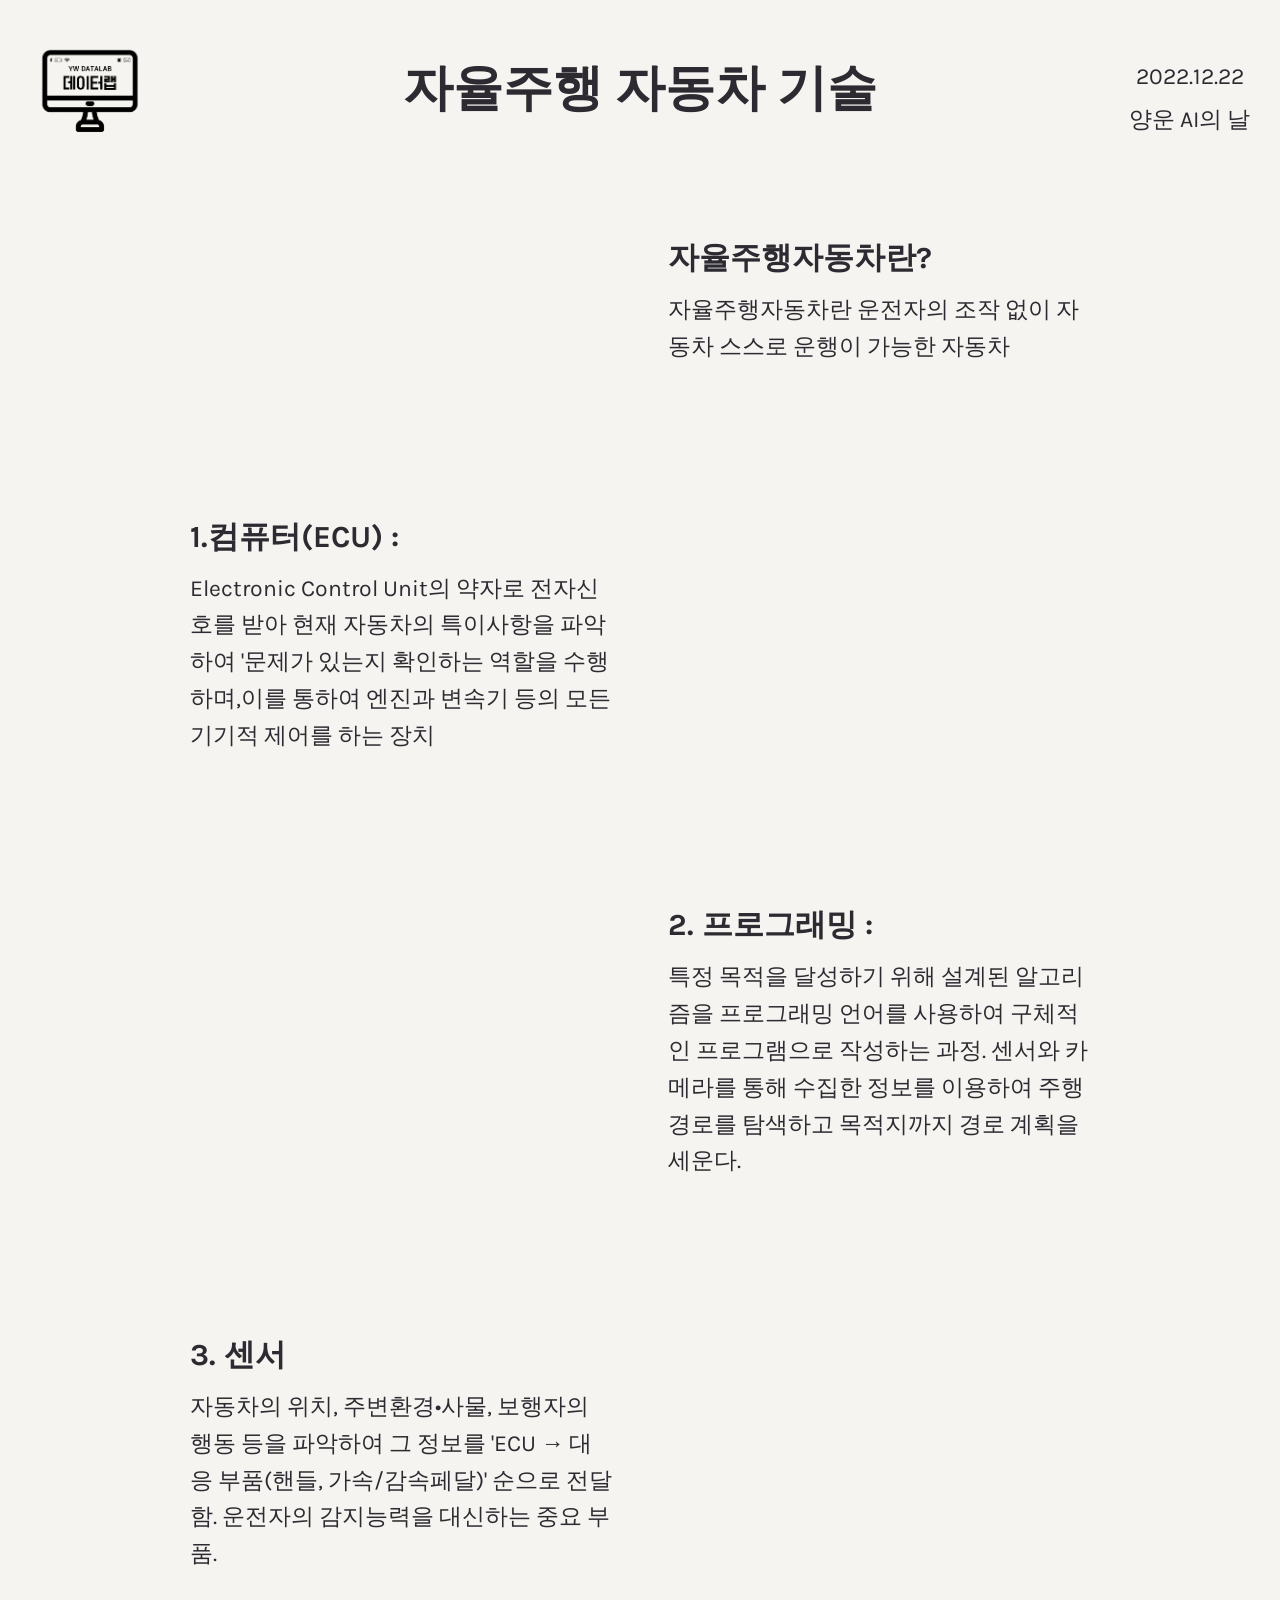
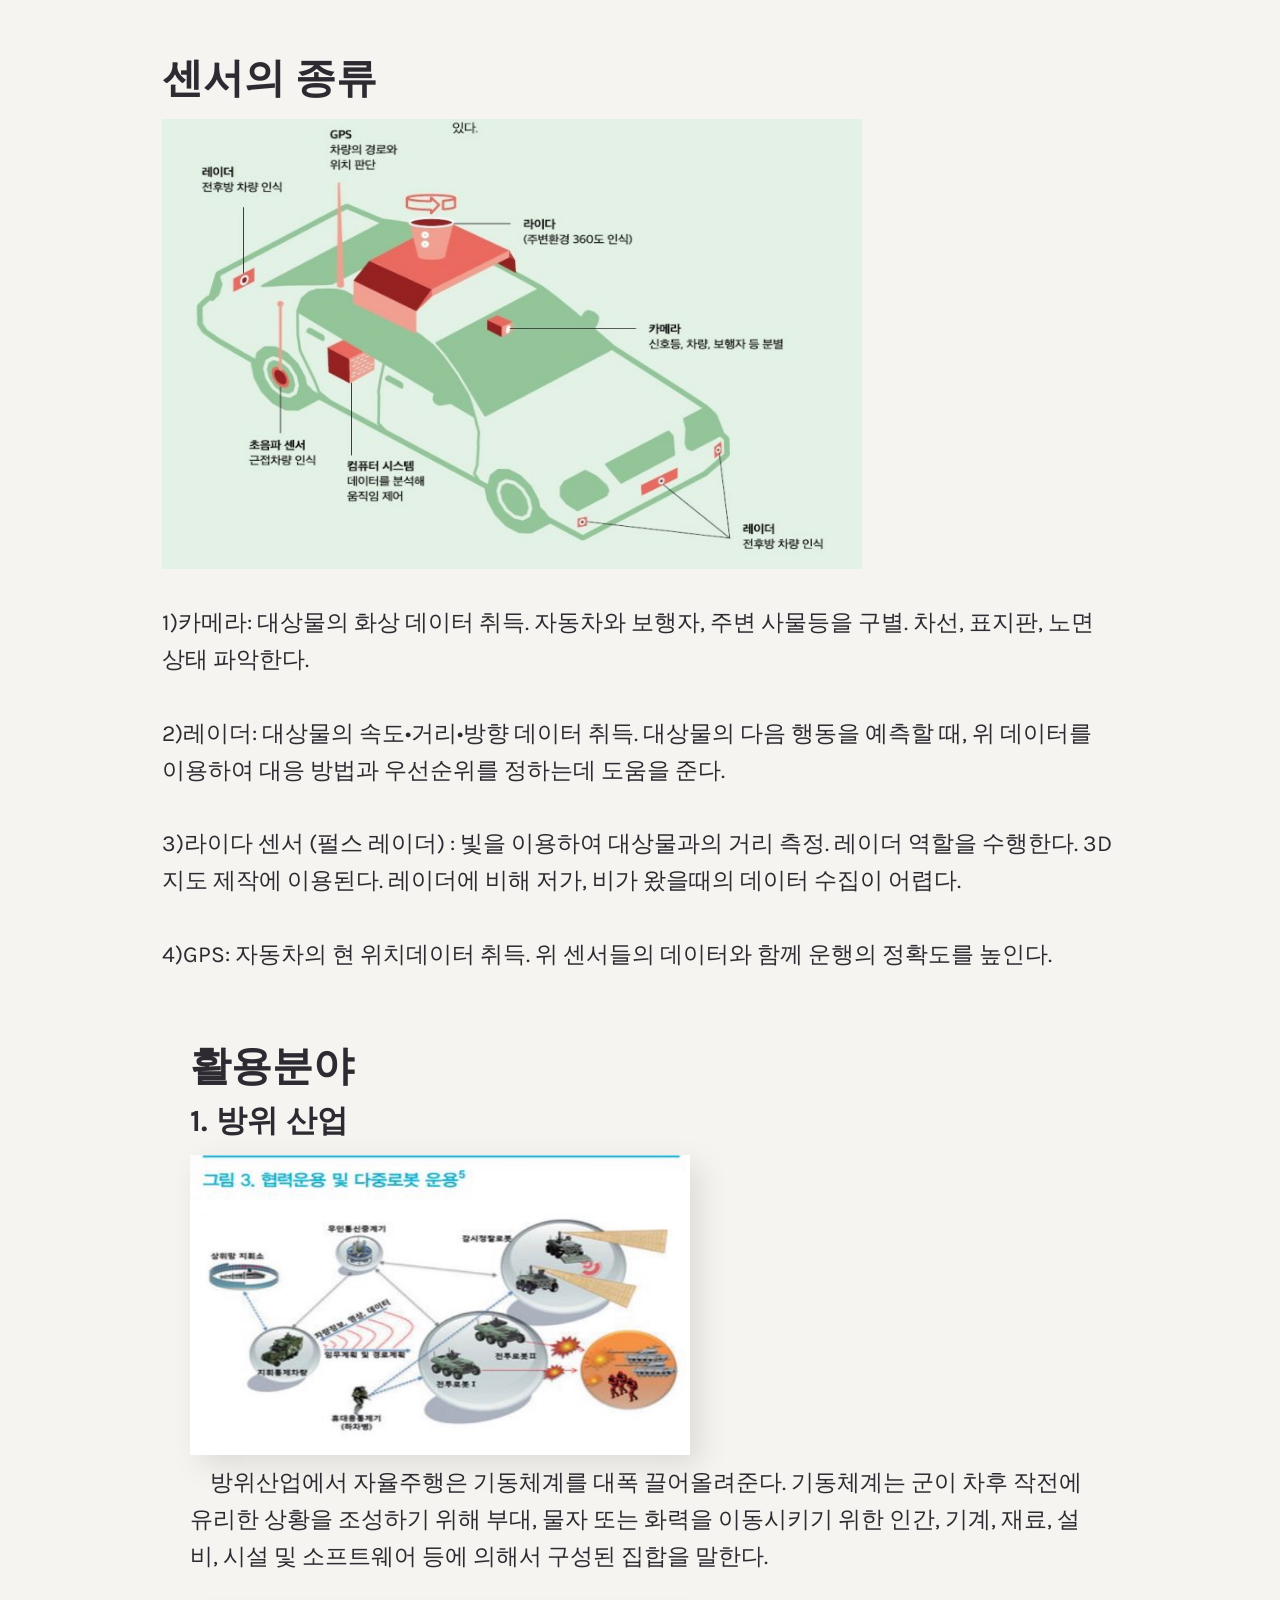
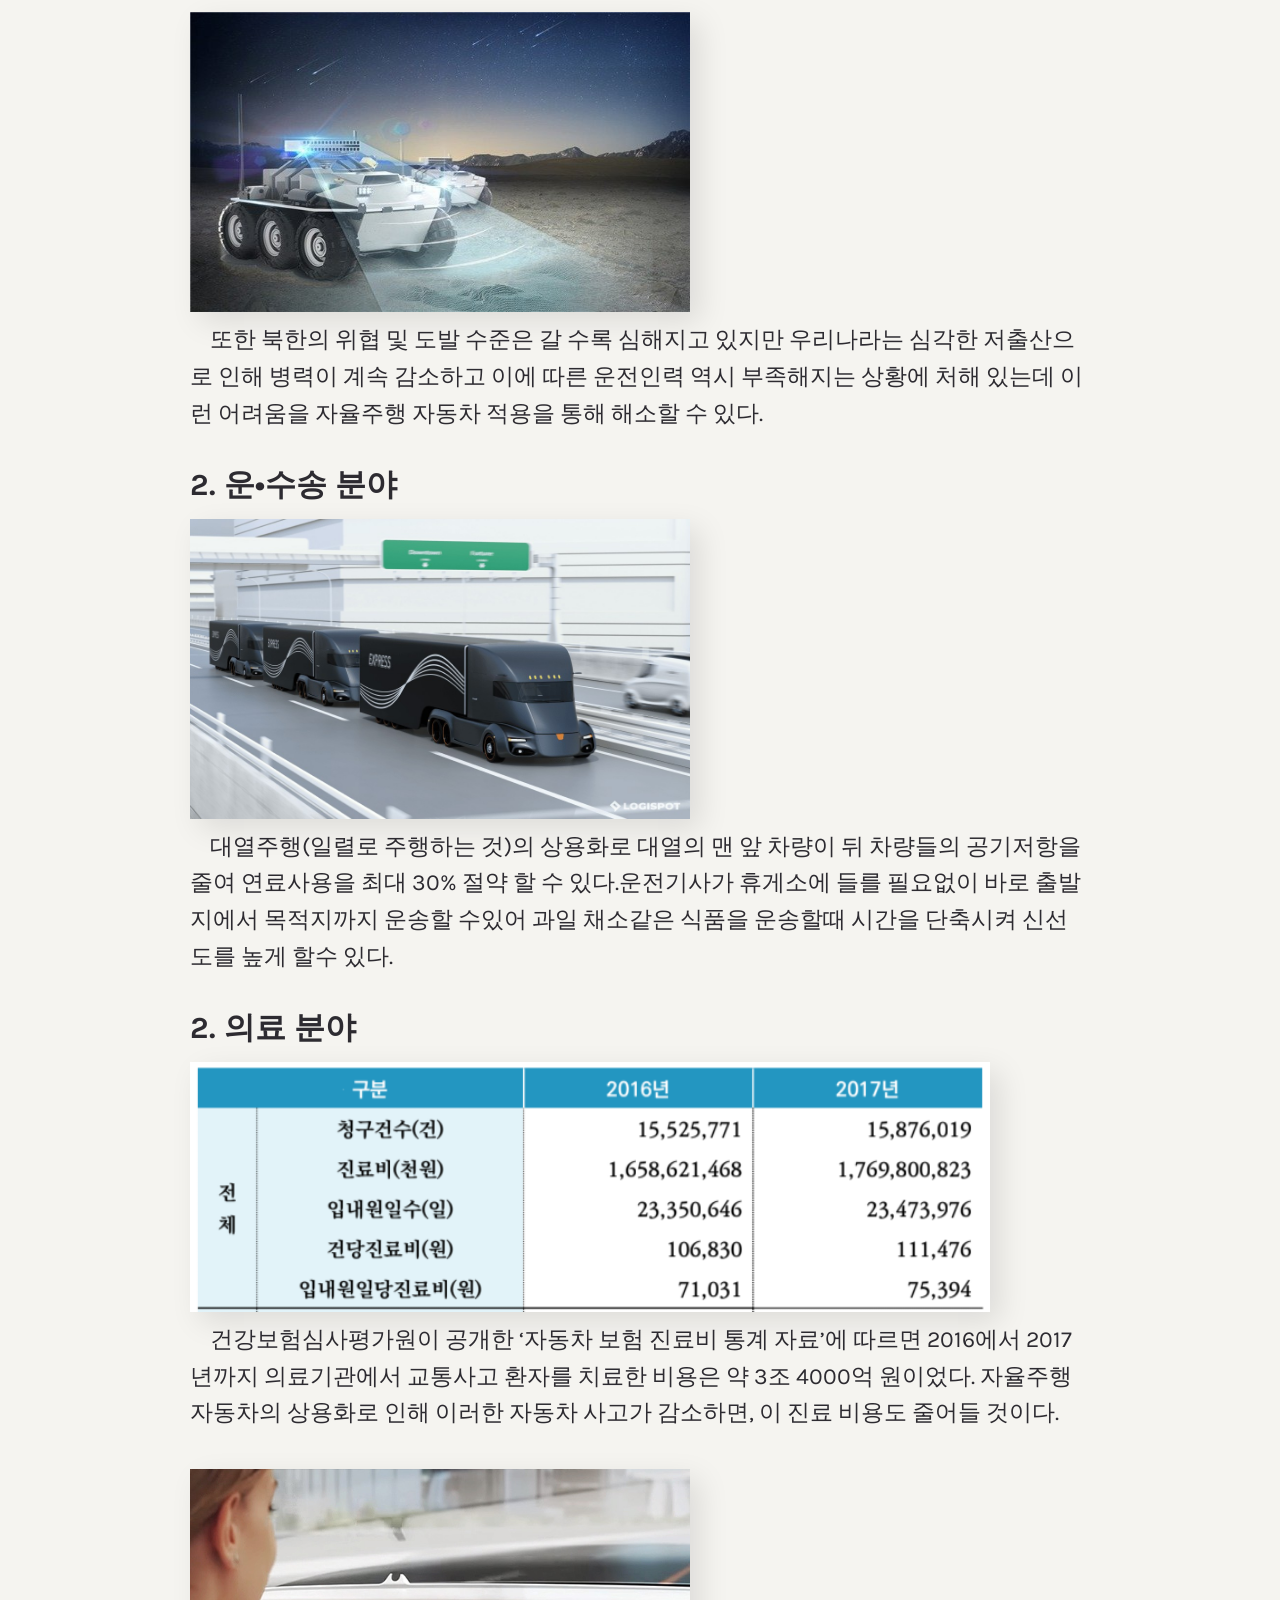
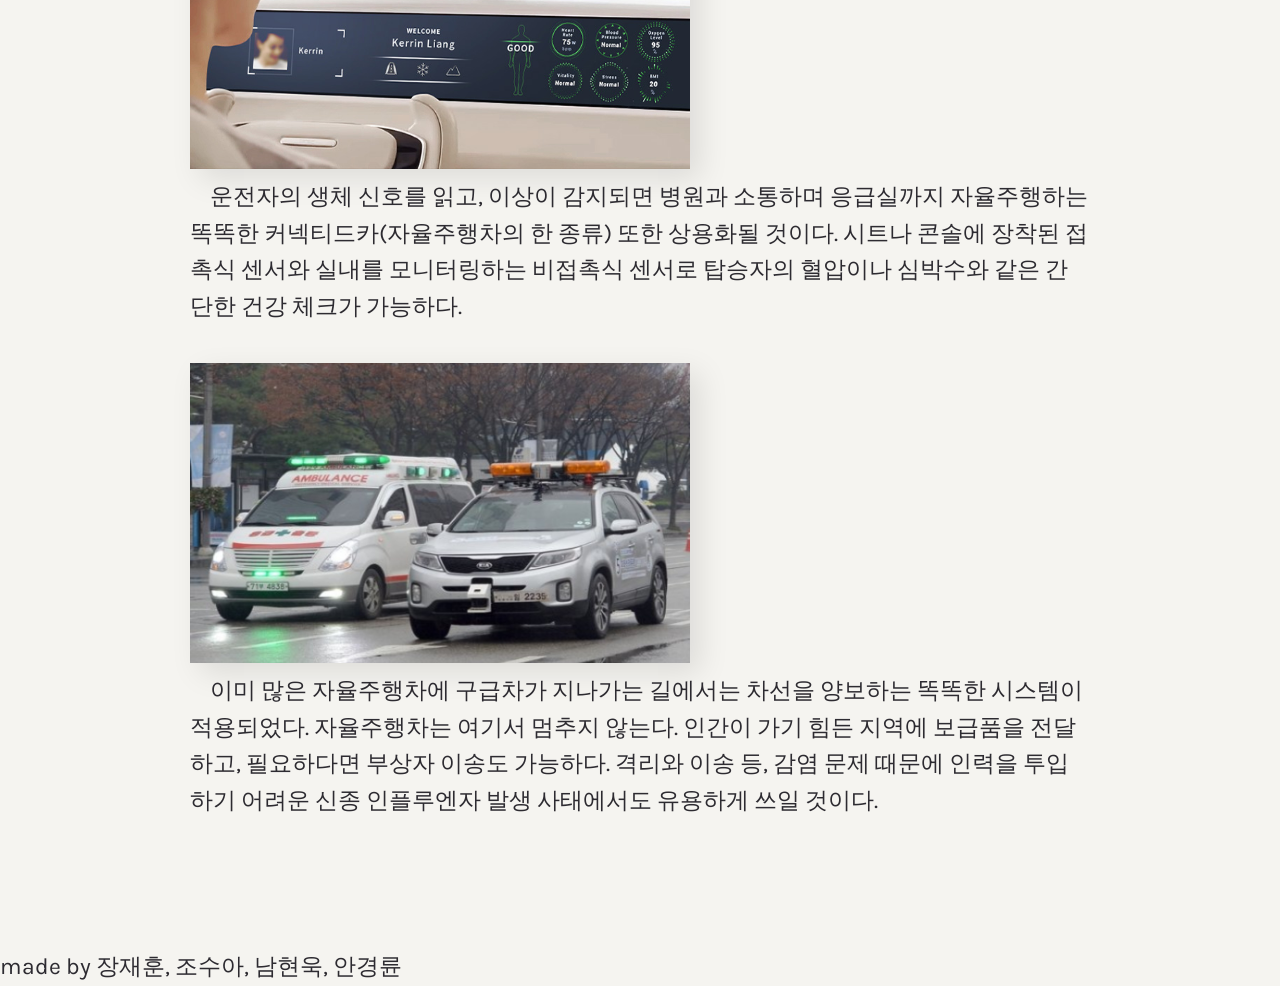
==== commit 83e4a6ed: "done" ====
--- a/group1/index.html
+++ b/group1/index.html
@@ -18,7 +18,7 @@
         <link href="https://fonts.googleapis.com/css?family=Karla:400,700" rel="stylesheet">
 
         <!-- favicon.ico. Place these in the root directory. -->
-        <link rel="shortcut icon" href="favicon.ico">
+        <link rel="shortcut icon" href="img/데이터랩 로고_블랙.png">
 
 </head>
 
@@ -151,5 +151,8 @@
     <script src="js/production.js"></script>
 
 </body>
+<footer>
+    <span>made by 장재훈, 조수아, 남현욱, 안경륜</span>
+</footer>
 </html>
 
